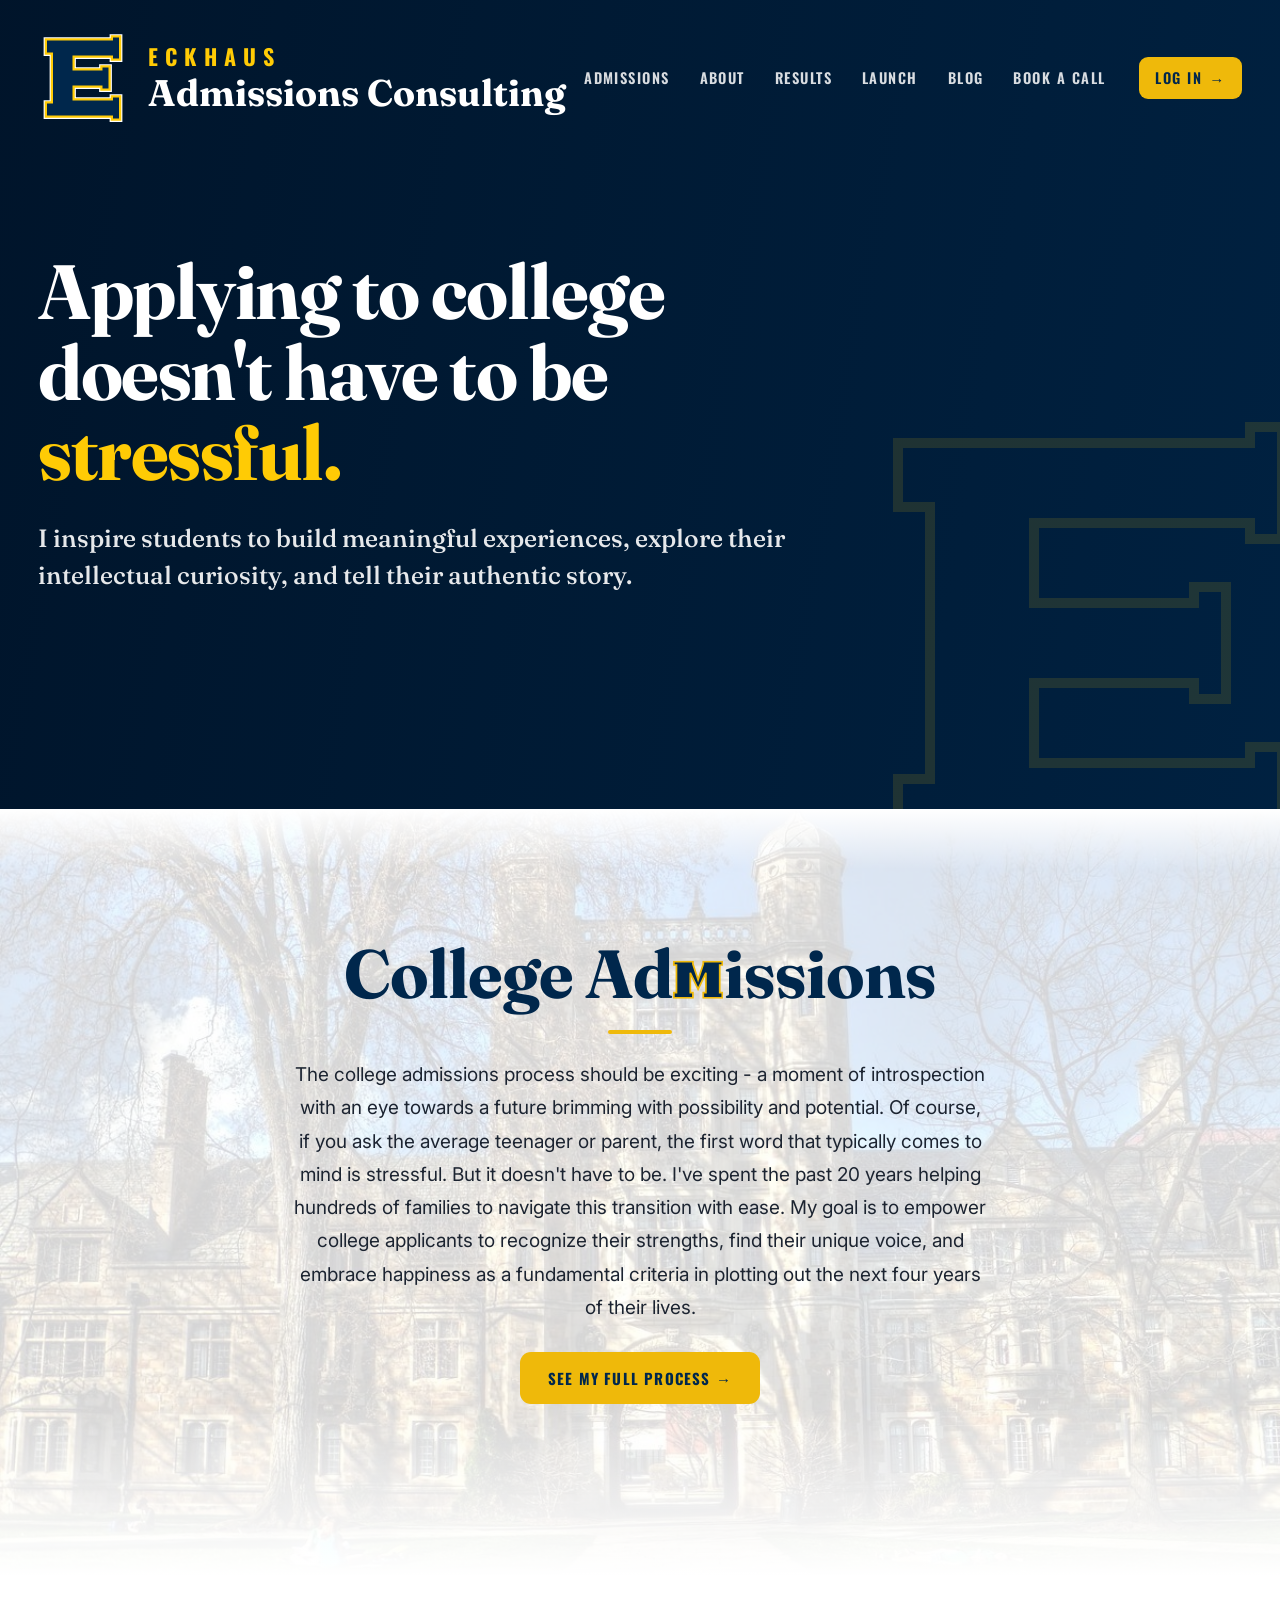
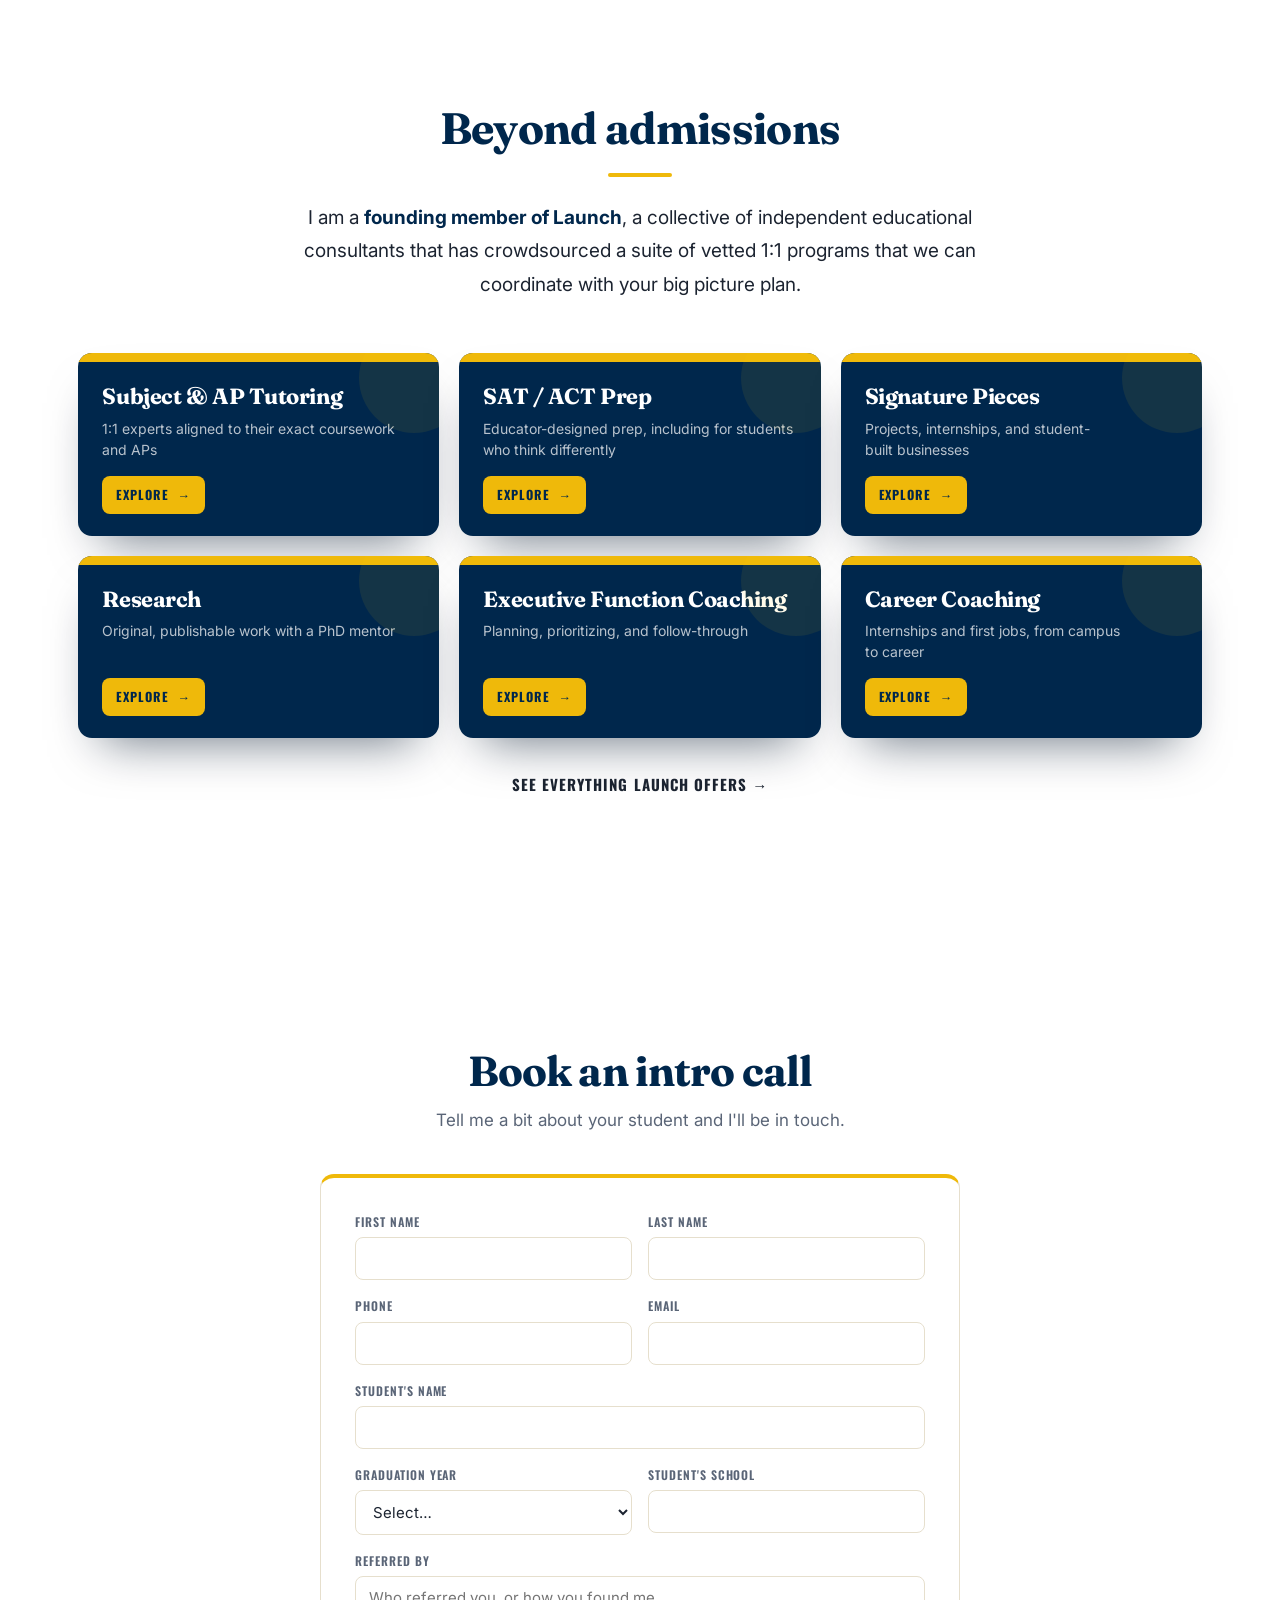
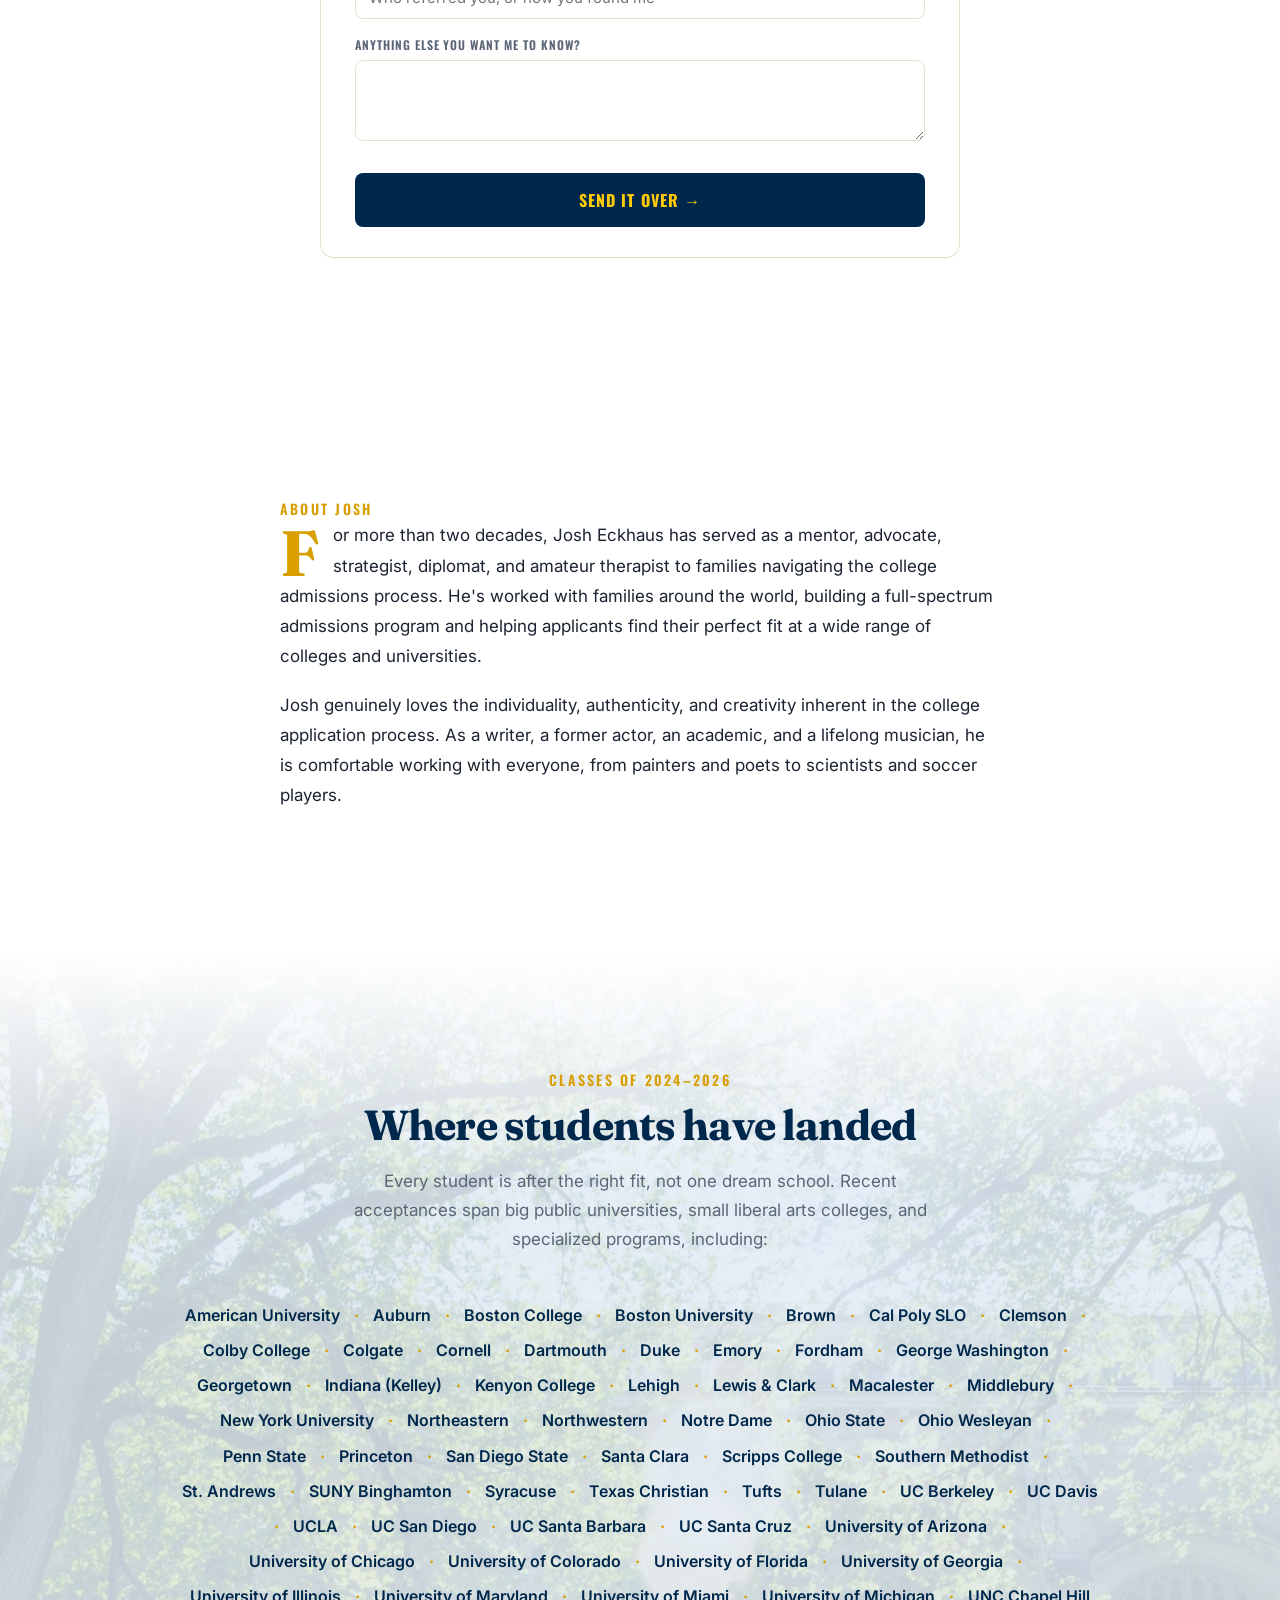
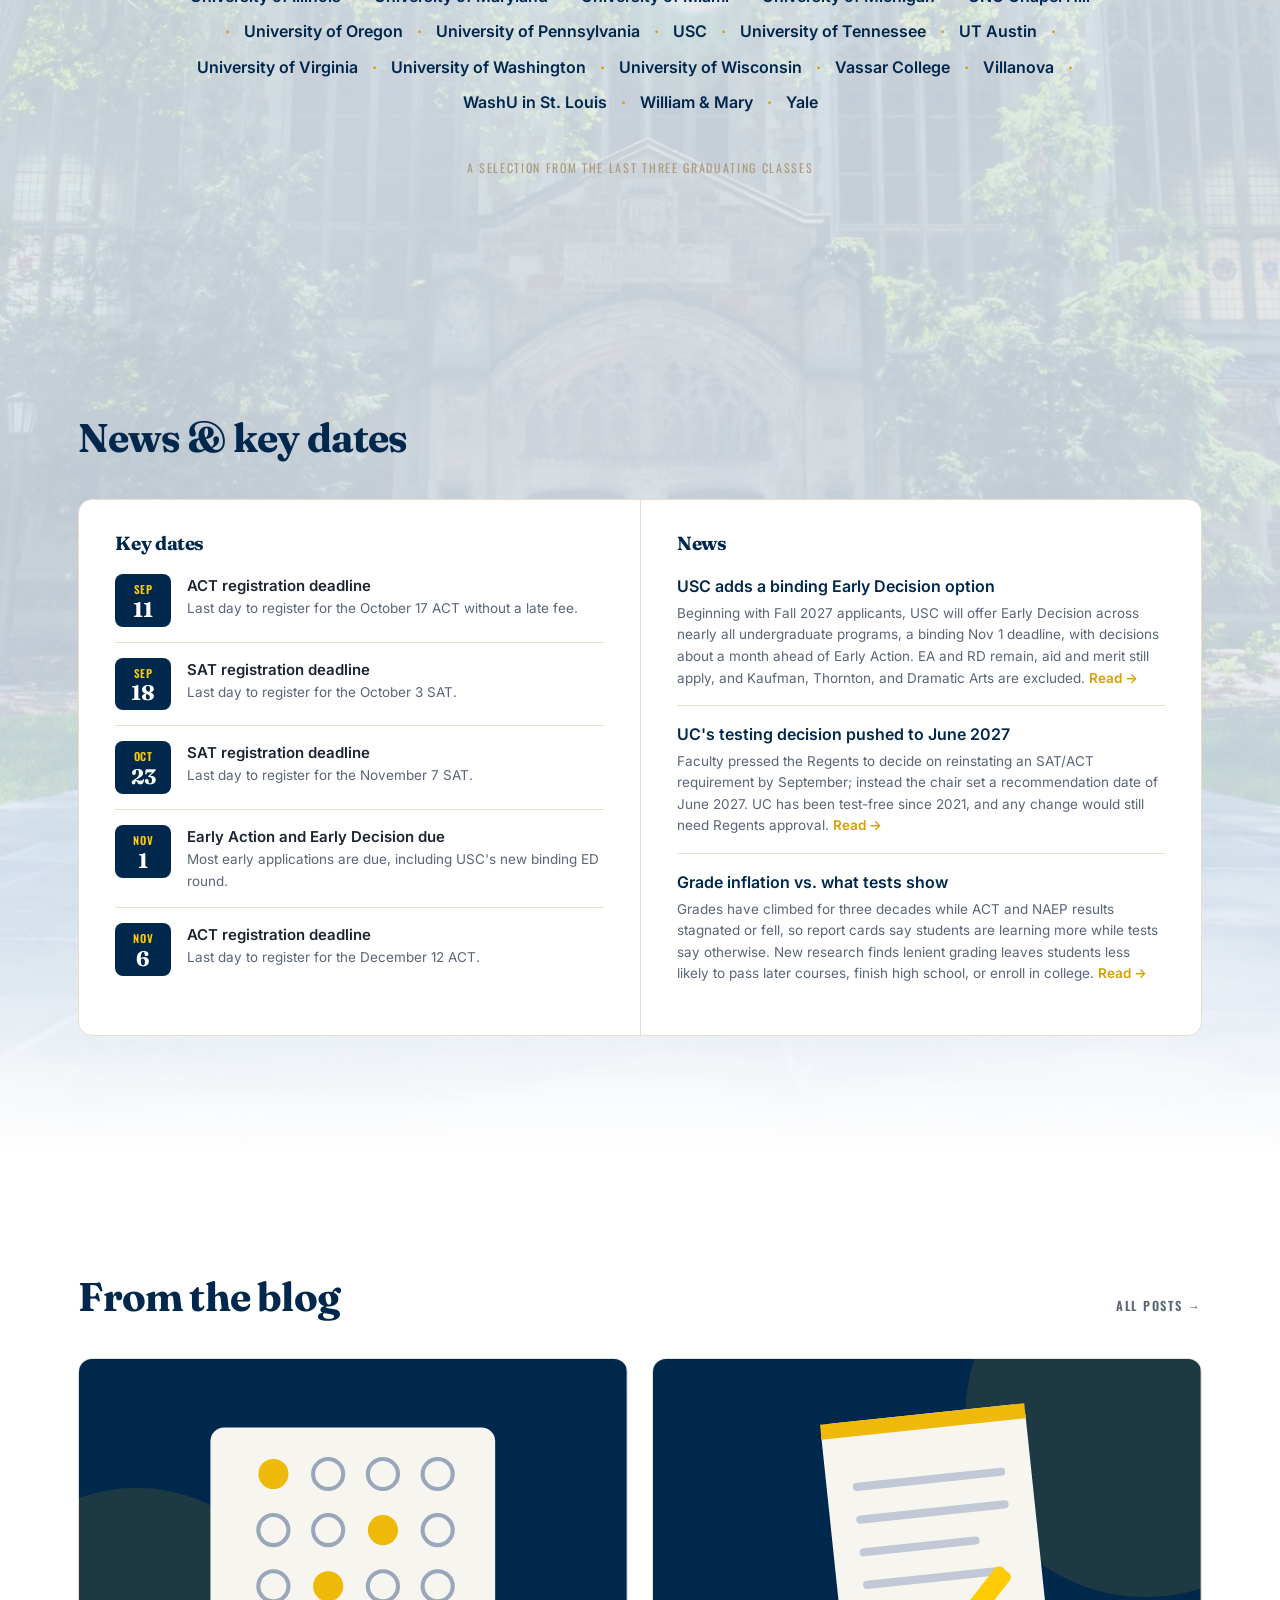
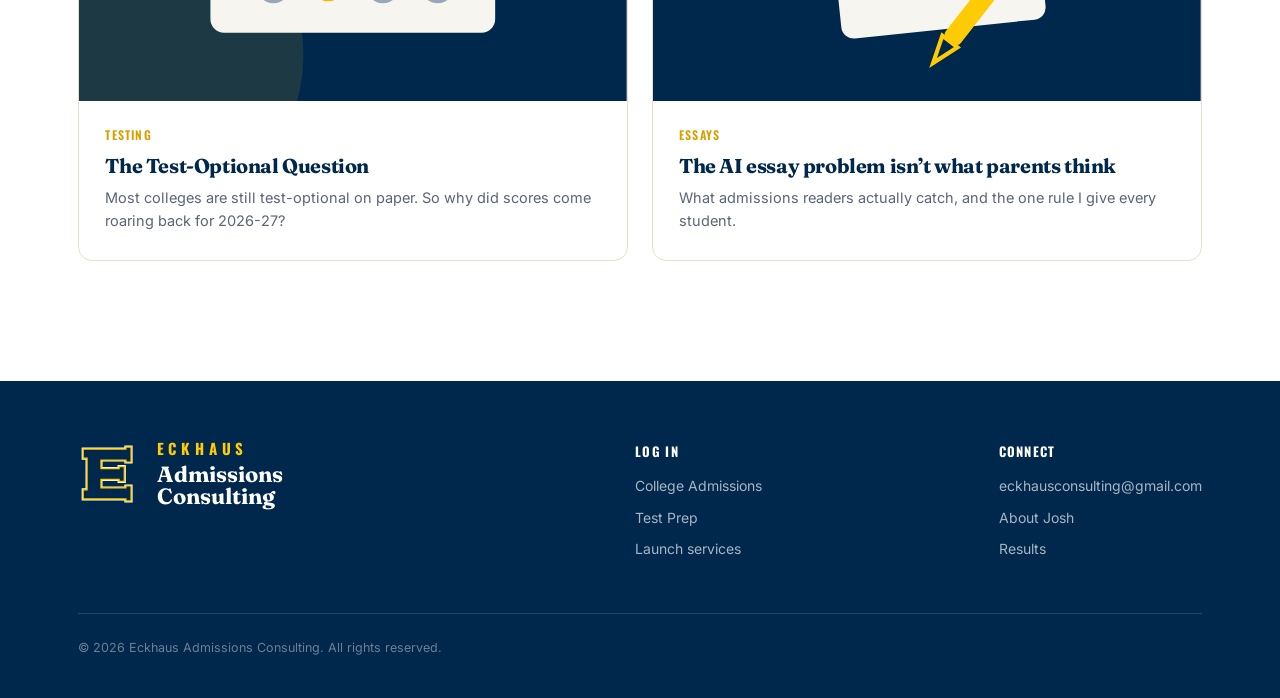
==== index.html @ 26b0ca80 "Blog footers lose the tagline too; About Josh centers as a column (Josh: floating)" ====
<!DOCTYPE html>
<html lang="en">
<head>
<meta charset="UTF-8">
<meta name="viewport" content="width=device-width, initial-scale=1">
<title>Eckhaus Admissions Consulting</title>
<link rel="preconnect" href="https://fonts.googleapis.com">
<link rel="preconnect" href="https://fonts.gstatic.com" crossorigin>
<link href="https://fonts.googleapis.com/css2?family=Fraunces:opsz,wght@9..144,500;9..144,600;9..144,700&family=Inter:wght@400;500;600;700&family=Oswald:wght@500;600;700&display=swap" rel="stylesheet">
<style>
  :root{
    --blue:#00274c; --blue-2:#001a33; --blue-soft:#0b3a6b;
    --maize:#ffcb05; --maize-fill:#efb90a; --maize-2:#f6c633; --maize-deep:#d99e00;
    --ink:#1c2431; --slate:#5a6577; --paper:#fbf8f0; --cream:#f4efe1; --line:#e6dfcd; --white:#fff;
    --serif:'Fraunces',Georgia,serif; --sans:'Inter',system-ui,sans-serif; --varsity:'Oswald',sans-serif;
  }
  *{box-sizing:border-box;margin:0;padding:0}
  html{scroll-behavior:smooth}
  body{font-family:var(--sans);color:var(--ink);background:var(--white);line-height:1.6;-webkit-font-smoothing:antialiased}
  .wrap{max-width:min(1680px,94vw);margin:0 auto;padding:0 40px}
  a{color:inherit;text-decoration:none}
  h1,h2,h3{font-family:var(--serif);font-weight:700;letter-spacing:-.02em;line-height:1.05}

  /* brand lockup */
  .brand{display:flex;align-items:center;gap:20px}
  .brand .lock{display:flex;flex-direction:column;line-height:1}
  .brand .name{font-family:var(--varsity);font-weight:700;font-size:22px;letter-spacing:.32em;color:var(--maize)}
  .brand .svc{font-family:var(--serif);font-weight:700;font-size:37px;color:#fff;margin-top:7px}

  /* HERO */
  .hero{position:relative;overflow:hidden;color:#fff;background-color:var(--blue-2);
    background-image:
      linear-gradient(100deg, rgba(0,20,42,.94) 0%, rgba(0,26,52,.82) 42%, rgba(0,39,76,.55) 100%),
      url('michigan-lawquad.jpg'),
      url('https://commons.wikimedia.org/wiki/Special:FilePath/Law_Quad_Arch_At_Michigan_(180695383).jpeg?width=1800');
    background-size:cover,cover,cover;background-position:center,center 38%,center 38%;background-repeat:no-repeat}
  .hero .wm{position:absolute;right:-50px;bottom:-90px;width:480px;height:auto;z-index:1;opacity:.12;pointer-events:none}
  .heronav{position:relative;z-index:3;display:flex;align-items:center;justify-content:space-between;padding:30px 0}
  .heronav .links{display:flex;align-items:center;gap:30px;flex-wrap:nowrap;white-space:nowrap}
  .heronav .links a{font-family:var(--varsity);text-transform:uppercase;letter-spacing:.1em;font-size:14.5px;font-weight:600;color:rgba(255,255,255,.85);white-space:nowrap;flex-shrink:0}
  .heronav .links a:hover{color:var(--maize)}
  .hero-inner{position:relative;z-index:3;padding:96px 0 214px}
  .hero .pill{display:inline-flex;align-items:center;gap:9px;background:var(--maize-fill);color:var(--blue);font-family:var(--varsity);
    text-transform:uppercase;letter-spacing:.12em;font-size:13px;font-weight:700;padding:8px 16px;border-radius:40px;margin-bottom:26px}
  .hero h1{font-size:clamp(42px,6vw,78px);color:#fff;max-width:17ch}
  .hero h1 .u{color:var(--maize)}
  .hero .sub{font-family:var(--serif);font-weight:500;font-size:clamp(19px,2.1vw,25px);color:rgba(255,255,255,.9);max-width:52ch;margin-top:26px;line-height:1.5}

  /* LOGIN CARDS */
  .entry{position:relative;z-index:5;margin-top:-46px}
  /* Launch section header: this is the first section after the hero now, so it gets real
     weight — an oversized serif wordmark with a short maize rule, and a lead-size intro
     (Josh, 2026-08-28: more aesthetically pleasing and prominent). */
  .launch-head{text-align:center;margin-bottom:52px}
  .launch-head .eyebrow{letter-spacing:.2em}
  .launch-head h2{font-size:clamp(44px,6vw,68px);letter-spacing:-.015em;margin:10px 0 0;line-height:1.02;color:var(--blue)}
  .launch-head h2::after{content:"";display:block;width:64px;height:4px;border-radius:2px;
    background:var(--maize-fill);margin:22px auto 0}
  .launch-head p{max-width:58ch;margin:24px auto 0;font-size:19px;line-height:1.75;color:var(--ink);text-wrap:pretty}
  .launch-head p b{color:var(--blue)}
  /* The Block M experiment (Josh, 2026-08-30): the M in Admissions as a Michigan-style block. */
  .mword{display:inline-block;line-height:0}
  .mword .blockm{height:.56em;width:auto;margin:0 .02em;transform:translateY(.01em)}
  /* The Launch grid plays a supporting role now (Josh, 2026-08-30): headline is Beyond
     admissions, and the six cards run smaller and quieter under the core Admissions section. */
  #launch .launch-head h2{font-size:clamp(30px,3.6vw,44px)}
  #launch .logins{gap:20px}
  #launch .lcard{min-height:0;padding:26px 24px 22px}
  #launch .lcard h3{font-size:22px;min-height:auto}
  #launch .lcard .hint{margin-top:9px;margin-bottom:16px;font-size:14px}
  #launch .lcard .go{font-size:12.5px;padding:9px 14px}
  .logins{display:grid;grid-template-columns:repeat(3,1fr);gap:28px;grid-auto-rows:1fr}
  /* The two portal logins (Launch's own card moved into the Launch section below). */
  /* Client portal log-in lives in the nav now (Josh, 2026-08-28). white-space:nowrap and the
     flex-shrink guard keep it on ONE line: without them the nav squeezed it to "Log / in". */
  .loginbtn{display:inline-flex;align-items:center;gap:7px;white-space:nowrap;flex-shrink:0;
    background:var(--maize-fill);color:var(--blue)!important;font-weight:700;border-radius:9px;
    padding:9px 16px;margin-left:4px}
  .loginbtn:hover{background:var(--maize)}
  .loginbtn .arw{font-size:15px}
  /* Clean log-in boxes: title and the log-in arrow, nothing else (Josh, 2026-08-28). */
  .lcard{position:relative;display:flex;flex-direction:column;min-height:266px;padding:40px 34px 32px;background:var(--blue);
    border-radius:14px;overflow:hidden;box-shadow:0 26px 50px -24px rgba(0,20,42,.6);transition:.2s ease;color:#fff}
  .lcard::before{content:"";position:absolute;top:0;left:0;width:100%;height:9px;background:var(--maize-fill);transition:height .2s ease}
  .lcard::after{content:"";position:absolute;right:-30px;top:-30px;width:110px;height:110px;border-radius:50%;
    background:rgba(255,203,5,.08);transition:.25s ease}
  /* Card titles ran 1 to 3 lines, which pushed every hint and button to a different height
     (Josh, 2026-08-28). Two lines are reserved for all of them and the break is balanced, so
     the hints start level; grid-auto-rows + margin-top:auto then land every button on one line. */
  .lcard h3{margin-top:6px;font-size:29px;color:#fff;letter-spacing:-.02em;line-height:1.08;
    text-wrap:balance;min-height:2.16em;display:flex;align-items:flex-start}
  .lcard .hint{margin-top:14px;margin-bottom:22px;font-size:15px;color:rgba(255,255,255,.72);line-height:1.5;text-wrap:pretty}
  .lcard .go{margin-top:auto;align-self:flex-start;display:inline-flex;align-items:center;gap:9px;background:var(--maize-fill);color:var(--blue);
    font-family:var(--varsity);text-transform:uppercase;letter-spacing:.07em;font-weight:700;font-size:15px;padding:13px 22px;border-radius:8px;transition:.18s}
  .lcard .go .arw{transition:transform .18s}
  .lcard:hover{transform:translateY(-7px);box-shadow:0 40px 66px -26px rgba(0,20,42,.66)}
  .lcard:hover::before{height:15px}
  .lcard:hover::after{transform:scale(1.5)}
  .lcard:hover .go{background:var(--maize-2)}
  .lcard:hover .go .arw{transform:translateX(5px)}

  /* BOOK band */
  .book{display:flex;align-items:center;justify-content:space-between;gap:28px;flex-wrap:wrap;margin-top:32px;
    background:var(--maize-fill);color:var(--blue);border-radius:14px;padding:34px 44px}
  .book h3{font-size:clamp(26px,3.2vw,36px);color:var(--blue)}
  .book .bsub{font-family:var(--sans);font-weight:600;font-size:15px;color:rgba(0,39,76,.72);margin-top:6px}
  .book a{flex-shrink:0;display:inline-flex;align-items:center;gap:10px;background:var(--blue);color:var(--maize);
    font-family:var(--varsity);text-transform:uppercase;letter-spacing:.07em;font-weight:700;font-size:16px;padding:17px 34px;border-radius:8px;transition:.18s}
  .book a:hover{background:var(--blue-2)}

  /* INTAKE FORM */
  /* Launch sits above the intake block now (Josh, 2026-08-28), so it takes the cream slot and
   the booking form goes white. Keeps the cream/white alternation down the page. */
  .intake{background:var(--white)}
  section.pad#launch{background:var(--white)}
  .intake .head{text-align:center;max-width:60ch;margin:0 auto 40px}
  .intake .head h2{color:var(--blue);font-size:clamp(28px,3.6vw,42px);margin:10px 0 14px}
  .intake .head p{color:var(--slate);font-size:17px;line-height:1.6}
  .intake-form{max-width:640px;margin:0 auto;background:var(--white);border:1px solid var(--line);border-top:4px solid var(--maize-fill);border-radius:14px;padding:34px 34px 30px}
  .frow{display:grid;grid-template-columns:1fr 1fr;gap:16px}
  .field{margin-bottom:16px}
  .field label{display:block;font-family:var(--varsity);text-transform:uppercase;letter-spacing:.08em;font-size:12px;font-weight:600;color:var(--slate);margin-bottom:6px}
  .field input,.field select,.field textarea{width:100%;border:1px solid var(--line);border-radius:8px;padding:11px 13px;font-family:var(--sans);font-size:15px;color:var(--ink);background:var(--white);outline:none;transition:border-color .15s}
  .field input:focus,.field select:focus,.field textarea:focus{border-color:var(--blue)}
  .field textarea{resize:vertical}
  .intake-form button{width:100%;margin-top:8px;background:var(--blue);color:var(--maize);font-family:var(--varsity);text-transform:uppercase;letter-spacing:.07em;font-weight:700;font-size:16px;padding:15px;border:none;border-radius:8px;cursor:pointer;transition:.18s}
  .intake-form button:hover{background:var(--blue-2)}
  .intake-form .fnote{text-align:center;font-size:13px;color:var(--slate);margin-top:12px}
  @media(max-width:600px){.frow{grid-template-columns:1fr}}

  section.pad{padding:120px 0}
  .eyebrow{font-family:var(--varsity);text-transform:uppercase;letter-spacing:.16em;font-size:14px;font-weight:600;color:var(--maize-deep)}
  .lead{display:flex;justify-content:space-between;align-items:baseline;gap:18px;flex-wrap:wrap;margin-bottom:40px}
  .lead h2{font-size:clamp(26px,3.4vw,40px);color:var(--blue)}
  .stub{display:inline-block;font-family:var(--varsity);text-transform:uppercase;font-size:12px;letter-spacing:.12em;font-weight:600;color:var(--maize-deep);border:1.5px solid var(--maize-fill);padding:4px 12px;border-radius:20px;margin-left:14px;vertical-align:middle}
  .sublabel{font-family:var(--varsity);text-transform:uppercase;letter-spacing:.14em;font-size:12.5px;font-weight:600;color:var(--slate)}

  /* ABOUT */
  .about{background:var(--white)}
  .about-grid{max-width:72ch;margin:0 auto}  /* photo era: 330px 1fr grid; restore with the portrait */
  .frame{position:relative}
  .frame::after{content:"";position:absolute;inset:16px -16px -16px 16px;border:3px solid var(--maize-fill);border-radius:50%;z-index:0}
  .portrait{position:relative;z-index:1;aspect-ratio:1;border-radius:50%;background:linear-gradient(160deg,#dfe4ec,#c6cddb);border:1px solid var(--line);display:flex;align-items:center;justify-content:center;color:#8a97ad;font-size:13px;font-style:italic;overflow:hidden}
  .portrait img{width:100%;height:100%;object-fit:cover;display:block}
  .about h2{font-size:clamp(30px,3.6vw,44px);color:var(--blue);margin:12px 0 24px;max-width:16ch}
  .about-body p{font-size:17px;color:var(--ink);line-height:1.78;margin-bottom:18px}
  .about-body p:first-of-type::first-letter{font-family:var(--serif);font-size:64px;font-weight:700;color:var(--maize-deep);float:left;line-height:.78;padding:8px 14px 0 0}

  /* ACCEPTANCES */
  .results{background:var(--white);text-align:center}
  .results h2{color:var(--blue);font-size:clamp(28px,3.6vw,42px);margin:12px 0 20px}
  .results .intro{max-width:56ch;margin:0 auto 44px;font-size:17px;line-height:1.7;color:var(--slate)}
  .schools{max-width:920px;margin:0 auto;line-height:2.2;font-size:16px;font-weight:600;color:var(--blue)}
  .schools span{white-space:nowrap}
  .schools .dot{color:var(--maize-deep);margin:0 10px;font-weight:700}
  .results .note{margin-top:38px;font-family:var(--varsity);text-transform:uppercase;letter-spacing:.14em;font-size:12px;color:#a99c80}

  /* NEWS & KEY DATES */
  .newswrap{background:var(--white)}
  /* Texture system from the Launch pages (Josh, 2026-08-29: homepage matches the vibe). */
  .bgtex{position:relative;background-size:cover;background-position:center;background-repeat:no-repeat;
    background-color:var(--white);box-shadow:inset 0 0 0 100vmax rgba(255,255,255,.83)}
  .bgtex.tint{box-shadow:inset 0 0 0 100vmax rgba(226,235,246,.845)}
  .bgtex::before{content:"";position:absolute;inset:0;pointer-events:none;
    background:linear-gradient(180deg,#fff 0,rgba(255,255,255,0) 60px,rgba(255,255,255,0) calc(100% - 170px),#fff 100%)}
  .bgtex>.wrap{position:relative}
  .bigzone::before{background:linear-gradient(180deg,#fff 0,rgba(255,255,255,0) 240px,rgba(255,255,255,0) calc(100% - 240px),#fff 100%)}
  .bigzone>section{position:relative;background:transparent}
  .newsgrid{display:grid;grid-template-columns:1fr 1fr;gap:0;border:1px solid var(--line);border-radius:14px;overflow:hidden;background:var(--white)}
  .panel{padding:34px 36px}
  .panel + .panel{border-left:1px solid var(--line)}
  .panel h3{font-size:19px;color:var(--blue);margin-bottom:20px}
  .drow2{display:flex;gap:16px;align-items:flex-start;padding:15px 0;border-top:1px solid var(--line)}
  .drow2:first-of-type{border-top:none;padding-top:0}
  .dchip{flex-shrink:0;text-align:center;background:var(--blue);color:#fff;padding:7px 11px;min-width:56px;border-radius:8px}
  .dchip .m{font-family:var(--varsity);font-size:11px;font-weight:600;letter-spacing:.08em;color:var(--maize)}
  .dchip .d{font-family:var(--serif);font-size:21px;font-weight:700;line-height:1}
  .drow2 .t{font-size:15px;color:var(--ink);font-weight:600}
  .drow2 .s{font-size:13.5px;color:var(--slate)}
  .nrow{padding:16px 0;border-top:1px solid var(--line)}
  .nrow:first-of-type{border-top:none;padding-top:0}
  .nrow .t{font-size:16px;color:var(--blue);font-weight:600}
  .nrow .s{font-size:13.5px;color:var(--slate);margin-top:3px}
  a.nrow{display:block;text-decoration:none}
  a.nrow:hover .t{color:var(--maize-deep)}
  .nrow .more{color:var(--maize-deep);font-weight:600;white-space:nowrap}

  /* BLOG */
  .posts{display:grid;grid-template-columns:repeat(auto-fit,minmax(260px,1fr));gap:24px}
  .post{border:1px solid var(--line);border-radius:14px;overflow:hidden;background:var(--white);transition:.18s}
  .post:hover{transform:translateY(-4px);box-shadow:0 22px 44px -22px rgba(0,20,42,.28)}
  .post .img{aspect-ratio:16/10;background:linear-gradient(150deg,#dfe4ec,#c8cfdb)}
  .post .body{padding:24px 26px 28px}
  .post .cat{font-family:var(--varsity);text-transform:uppercase;font-size:12px;font-weight:600;letter-spacing:.1em;color:var(--maize-deep);margin-bottom:10px}
  .post h3{font-size:20px;color:var(--blue);line-height:1.2;margin-bottom:9px}
  .post p{font-size:14.5px;color:var(--slate);line-height:1.55}

  /* FOOTER */
  footer{background:var(--blue);color:rgba(255,255,255,.66);padding:60px 0 40px;font-size:14px}
  .foot{display:flex;justify-content:space-between;gap:36px;flex-wrap:wrap;align-items:flex-start}
  .foot a{color:rgba(255,255,255,.66)}.foot a:hover{color:var(--maize)}
  .foot .brand .svc{font-size:22px}.foot .brand .name{font-size:15px}
  .foot .col b{display:block;color:#fff;font-family:var(--varsity);text-transform:uppercase;letter-spacing:.1em;margin-bottom:13px;font-size:13px}
  .foot .col a{display:block;margin-bottom:9px}
  .fine{margin-top:44px;padding-top:24px;border-top:1px solid rgba(255,255,255,.14);font-size:12.5px;color:rgba(255,255,255,.42)}

  @media(max-width:860px){.logins{grid-template-columns:1fr}.entry{margin-top:-56px}.hero .wm{width:300px}}
  @media(max-width:760px){.about-grid,.newsgrid{grid-template-columns:1fr}.panel + .panel{border-left:none;border-top:1px solid var(--line)}.frame{max-width:280px}/* Mobile hides the nav links, but the log-in button has to survive: it is now the only
     way into the client portal from this page. */
    .heronav .links{display:flex;gap:0;justify-content:flex-end}
    .heronav .links a:not(.loginbtn){display:none}
    .loginbtn{margin-left:0}.book{flex-direction:column;align-items:flex-start}.brand .svc{font-size:24px}.brand .name{font-size:15px}}
</style>
</head>
<body>

<section class="hero">
  <svg class="wm" viewBox="-4 -4 120 128" xmlns="http://www.w3.org/2000/svg"><path d="M8 10 H96 V6 H104 V34 H96 V30 H42 V50 H82 V46 H90 V74 H82 V70 H42 V90 H96 V86 H104 V114 H96 V110 H8 V94 H16 V26 H8 Z" fill="none" stroke="#ffcb05" stroke-width="2.5" stroke-linejoin="miter"/></svg>
  <div class="wrap heronav">
    <a href="#" class="brand">
      <svg width="90" height="96" viewBox="-4 -4 120 128" xmlns="http://www.w3.org/2000/svg" aria-label="Eckhaus">
        <path d="M8 10 H96 V6 H104 V34 H96 V30 H42 V50 H82 V46 H90 V74 H82 V70 H42 V90 H96 V86 H104 V114 H96 V110 H8 V94 H16 V26 H8 Z" fill="none" stroke="#ffffff" stroke-width="9" stroke-linejoin="miter"/>
        <path d="M8 10 H96 V6 H104 V34 H96 V30 H42 V50 H82 V46 H90 V74 H82 V70 H42 V90 H96 V86 H104 V114 H96 V110 H8 V94 H16 V26 H8 Z" fill="none" stroke="#ffcb05" stroke-width="6" stroke-linejoin="miter"/>
        <path d="M8 10 H96 V6 H104 V34 H96 V30 H42 V50 H82 V46 H90 V74 H82 V70 H42 V90 H96 V86 H104 V114 H96 V110 H8 V94 H16 V26 H8 Z" fill="#00274c" stroke-linejoin="miter"/>
      </svg>
      <span class="lock"><span class="name">ECKHAUS</span><span class="svc">Admissions Consulting</span></span>
    </a>
    <div class="links"><a href="/college-admissions.html">Admissions</a><a href="#about">About</a><a href="#results">Results</a><a href="/launch/">Launch</a><a href="/blog/">Blog</a><a href="#book">Book a call</a><a class="loginbtn" href="https://my.eckhausconsulting.com/">Log in <span class="arw">&#8594;</span></a></div>
  </div>
  <div class="wrap hero-inner">
    <h1>Applying to college doesn't have to be <span class="u">stressful.</span></h1>
    <p class="sub">I inspire students to build meaningful experiences, explore their intellectual curiosity, and tell their authentic story.</p>
  </div>
</section>


<section class="pad bgtex" id="admissions" style="background-image:url('launch/img/michigan-tower.jpg')"><div class="wrap">
  <div class="launch-head">
    <h2>College Ad<span class="mword"><svg class="blockm" viewBox="2 6 116 88" aria-hidden="true"><polygon points="4,8 48,8 48,14 60,50 72,14 72,8 116,8 116,16 110,16 110,80 116,80 116,92 72,92 72,80 78,80 78,34 60,72 42,34 42,80 48,80 48,92 4,92 4,80 10,80 10,16 4,16" fill="var(--blue)" stroke="var(--maize-fill)" stroke-width="4" stroke-linejoin="miter"/></svg></span>issions</h2>
    <p>The college admissions process should be exciting - a moment of introspection with an eye towards a future brimming with possibility and potential. Of course, if you ask the average teenager or parent, the first word that typically comes to mind is stressful. But it doesn't have to be. I've spent the past 20 years helping hundreds of families to navigate this transition with ease. My goal is to empower college applicants to recognize their strengths, find their unique voice, and embrace happiness as a fundamental criteria in plotting out the next four years of their lives.</p>
    <div style="text-align:center;margin-top:28px">
      <a href="/college-admissions.html" style="display:inline-block;background:var(--maize-fill);color:var(--blue);font-family:var(--varsity);text-transform:uppercase;letter-spacing:.08em;font-weight:700;font-size:15px;padding:14px 28px;border-radius:11px">See my full process &#8594;</a>
    </div>
  </div>
</div></section>

<section class="pad" id="launch"><div class="wrap">
  <div class="launch-head">
    <h2>Beyond admissions</h2>
    <p>I am a <b>founding member of Launch</b>, a collective of independent educational consultants that has crowdsourced a suite of vetted 1:1 programs that we can coordinate with your big picture plan.</p>
  </div>
  <div class="logins">
    <a href="/launch/launch-subject-tutoring.html" class="lcard"><h3>Subject &amp; AP Tutoring</h3><div class="hint">1:1 experts aligned to their exact coursework and APs</div><div class="go">Explore <span class="arw">→</span></div></a>
    <a href="/launch/launch-test-prep.html" class="lcard"><h3>SAT / ACT Prep</h3><div class="hint">Educator-designed prep, including for students who think differently</div><div class="go">Explore <span class="arw">→</span></div></a>
    <a href="/launch/launch-signature-pieces.html" class="lcard"><h3>Signature Pieces</h3><div class="hint">Projects, internships, and student-built businesses</div><div class="go">Explore <span class="arw">→</span></div></a>
    <a href="/launch/launch-research.html" class="lcard"><h3>Research</h3><div class="hint">Original, publishable work with a PhD mentor</div><div class="go">Explore <span class="arw">→</span></div></a>
    <a href="/launch/launch-executive-function.html" class="lcard"><h3>Executive Function Coaching</h3><div class="hint">Planning, prioritizing, and follow-through</div><div class="go">Explore <span class="arw">→</span></div></a>
    <a href="/launch/launch-career.html" class="lcard"><h3>Career Coaching</h3><div class="hint">Internships and first jobs, from campus to career</div><div class="go">Explore <span class="arw">→</span></div></a>
  </div>
  <div style="text-align:center;margin-top:34px"><a href="/launch/" style="font-family:var(--varsity);text-transform:uppercase;letter-spacing:.07em;font-weight:700;font-size:15px">See everything Launch offers →</a></div>
</div></section>

<section class="pad intake" id="book"><div class="wrap">
  <div class="head">
    <h2>Book an intro call</h2>
    <p>Tell me a bit about your student and I'll be in touch.</p>
  </div>
  <form id="intakeForm" class="intake-form" action="https://formspree.io/f/mzdnblpv" method="POST">
    <input type="hidden" name="_subject" value="New intake: Eckhaus Admissions Consulting">
    <div class="frow">
      <div class="field"><label>First name</label><input name="First name" required></div>
      <div class="field"><label>Last name</label><input name="Last name" required></div>
    </div>
    <div class="frow">
      <div class="field"><label>Phone</label><input type="tel" name="Phone" required></div>
      <div class="field"><label>Email</label><input type="email" name="email" required></div>
    </div>
    <div class="field"><label>Student's name</label><input name="Student's name" required></div>
    <div class="frow">
      <div class="field"><label>Graduation year</label>
        <select name="Graduation year">
          <option value="">Select…</option>
          <option>2026</option><option>2027</option><option>2028</option>
          <option>2029</option><option>2030</option><option>2031</option>
          <option>Not sure yet</option>
        </select>
      </div>
      <div class="field"><label>Student's school</label><input name="Student's school"></div>
    </div>
    <div class="field"><label>Referred by</label><input name="Referred by" placeholder="Who referred you, or how you found me"></div>
    <div class="field"><label>Anything else you want me to know?</label><textarea name="Anything else" rows="3"></textarea></div>
    <button type="submit">Send it over →</button>
  </form>
</div></section>


<section class="pad about" id="about"><div class="wrap">
  <div class="about-grid">
    <!-- About photo removed for now (Josh, 2026-08-31) -->
    <div>
      <div class="eyebrow">About Josh</div>
      <div class="about-body">
        <p>For more than two decades, Josh Eckhaus has served as a mentor, advocate, strategist, diplomat, and amateur therapist to families navigating the college admissions process. He's worked with families around the world, building a full-spectrum admissions program and helping applicants find their perfect fit at a wide range of colleges and universities.</p>
        <p>Josh genuinely loves the individuality, authenticity, and creativity inherent in the college application process. As a writer, a former actor, an academic, and a lifelong musician, he is comfortable working with everyone, from painters and poets to scientists and soccer players.</p>
      </div>
    </div>
  </div>
</div></section>

<div class="bgtex tint bigzone" style="background-image:url('launch/img/michigan-quad.jpg')">
<section class="pad results" id="results"><div class="wrap">
  <div class="eyebrow" style="text-align:center">Classes of 2024–2026</div>
  <h2>Where students have landed</h2>
  <p class="intro">Every student is after the right fit, not one dream school. Recent acceptances span big public universities, small liberal arts colleges, and specialized programs, including:</p>
  <div class="schools">
    <span>American University</span> <b class="dot">·</b> <span>Auburn</span> <b class="dot">·</b> <span>Boston College</span> <b class="dot">·</b> <span>Boston University</span> <b class="dot">·</b> <span>Brown</span> <b class="dot">·</b> <span>Cal Poly SLO</span> <b class="dot">·</b> <span>Clemson</span> <b class="dot">·</b> <span>Colby College</span> <b class="dot">·</b> <span>Colgate</span> <b class="dot">·</b> <span>Cornell</span> <b class="dot">·</b> <span>Dartmouth</span> <b class="dot">·</b> <span>Duke</span> <b class="dot">·</b> <span>Emory</span> <b class="dot">·</b> <span>Fordham</span> <b class="dot">·</b> <span>George Washington</span> <b class="dot">·</b> <span>Georgetown</span> <b class="dot">·</b> <span>Indiana (Kelley)</span> <b class="dot">·</b> <span>Kenyon College</span> <b class="dot">·</b> <span>Lehigh</span> <b class="dot">·</b> <span>Lewis &amp; Clark</span> <b class="dot">·</b> <span>Macalester</span> <b class="dot">·</b> <span>Middlebury</span> <b class="dot">·</b> <span>New York University</span> <b class="dot">·</b> <span>Northeastern</span> <b class="dot">·</b> <span>Northwestern</span> <b class="dot">·</b> <span>Notre Dame</span> <b class="dot">·</b> <span>Ohio State</span> <b class="dot">·</b> <span>Ohio Wesleyan</span> <b class="dot">·</b> <span>Penn State</span> <b class="dot">·</b> <span>Princeton</span> <b class="dot">·</b> <span>San Diego State</span> <b class="dot">·</b> <span>Santa Clara</span> <b class="dot">·</b> <span>Scripps College</span> <b class="dot">·</b> <span>Southern Methodist</span> <b class="dot">·</b> <span>St. Andrews</span> <b class="dot">·</b> <span>SUNY Binghamton</span> <b class="dot">·</b> <span>Syracuse</span> <b class="dot">·</b> <span>Texas Christian</span> <b class="dot">·</b> <span>Tufts</span> <b class="dot">·</b> <span>Tulane</span> <b class="dot">·</b> <span>UC Berkeley</span> <b class="dot">·</b> <span>UC Davis</span> <b class="dot">·</b> <span>UCLA</span> <b class="dot">·</b> <span>UC San Diego</span> <b class="dot">·</b> <span>UC Santa Barbara</span> <b class="dot">·</b> <span>UC Santa Cruz</span> <b class="dot">·</b> <span>University of Arizona</span> <b class="dot">·</b> <span>University of Chicago</span> <b class="dot">·</b> <span>University of Colorado</span> <b class="dot">·</b> <span>University of Florida</span> <b class="dot">·</b> <span>University of Georgia</span> <b class="dot">·</b> <span>University of Illinois</span> <b class="dot">·</b> <span>University of Maryland</span> <b class="dot">·</b> <span>University of Miami</span> <b class="dot">·</b> <span>University of Michigan</span> <b class="dot">·</b> <span>UNC Chapel Hill</span> <b class="dot">·</b> <span>University of Oregon</span> <b class="dot">·</b> <span>University of Pennsylvania</span> <b class="dot">·</b> <span>USC</span> <b class="dot">·</b> <span>University of Tennessee</span> <b class="dot">·</b> <span>UT Austin</span> <b class="dot">·</b> <span>University of Virginia</span> <b class="dot">·</b> <span>University of Washington</span> <b class="dot">·</b> <span>University of Wisconsin</span> <b class="dot">·</b> <span>Vassar College</span> <b class="dot">·</b> <span>Villanova</span> <b class="dot">·</b> <span>WashU in St. Louis</span> <b class="dot">·</b> <span>William &amp; Mary</span> <b class="dot">·</b> <span>Yale</span>
  </div>
  <div class="note">A selection from the last three graduating classes</div>
</div></section>


<section class="pad newswrap" id="news"><div class="wrap">
  <div class="lead"><h2>News &amp; key dates</h2></div>
  <div class="newsgrid">
    <div class="panel">
      <h3>Key dates</h3>
      <div class="drow2"><div class="dchip"><div class="m">SEP</div><div class="d">11</div></div><div><div class="t">ACT registration deadline</div><div class="s">Last day to register for the October 17 ACT without a late fee.</div></div></div>
      <div class="drow2"><div class="dchip"><div class="m">SEP</div><div class="d">18</div></div><div><div class="t">SAT registration deadline</div><div class="s">Last day to register for the October 3 SAT.</div></div></div>
      <div class="drow2"><div class="dchip"><div class="m">OCT</div><div class="d">23</div></div><div><div class="t">SAT registration deadline</div><div class="s">Last day to register for the November 7 SAT.</div></div></div>
      <div class="drow2"><div class="dchip"><div class="m">NOV</div><div class="d">1</div></div><div><div class="t">Early Action and Early Decision due</div><div class="s">Most early applications are due, including USC's new binding ED round.</div></div></div>
      <div class="drow2"><div class="dchip"><div class="m">NOV</div><div class="d">6</div></div><div><div class="t">ACT registration deadline</div><div class="s">Last day to register for the December 12 ACT.</div></div></div>
    </div>
    <div class="panel">
      <h3>News</h3>
      <a class="nrow" href="https://www.provost.usc.edu/early-decision-admissions-fall-2027-applicants/" target="_blank" rel="noopener">
        <div class="t">USC adds a binding Early Decision option</div>
        <div class="s">Beginning with Fall 2027 applicants, USC will offer Early Decision across nearly all undergraduate programs, a binding Nov 1 deadline, with decisions about a month ahead of Early Action. EA and RD remain, aid and merit still apply, and Kaufman, Thornton, and Dramatic Arts are excluded. <span class="more">Read →</span></div>
      </a>
      <a class="nrow" href="https://sfstandard.com/2026/07/16/uc-sat-standardized-testing-regents/" target="_blank" rel="noopener">
        <div class="t">UC's testing decision pushed to June 2027</div>
        <div class="s">Faculty pressed the Regents to decide on reinstating an SAT/ACT requirement by September; instead the chair set a recommendation date of June 2027. UC has been test-free since 2021, and any change would still need Regents approval. <span class="more">Read →</span></div>
      </a>
      <a class="nrow" href="https://hechingerreport.org/proof-points-grade-inflation-lower-pay/" target="_blank" rel="noopener">
        <div class="t">Grade inflation vs. what tests show</div>
        <div class="s">Grades have climbed for three decades while ACT and NAEP results stagnated or fell, so report cards say students are learning more while tests say otherwise. New research finds lenient grading leaves students less likely to pass later courses, finish high school, or enroll in college. <span class="more">Read →</span></div>
      </a>
    </div>
  </div>
</div></section>
</div>

<section class="pad"><div class="wrap">
  <div class="lead"><h2>From the blog</h2><a class="sublabel" href="/blog/">All posts →</a></div>
  <div class="posts">
    <a href="/blog/the-test-optional-question/" class="post"><div class="img"><svg viewBox="0 0 400 250" preserveAspectRatio="xMidYMid slice" style="width:100%;height:100%;display:block" role="img" aria-label="Testing"><rect width="400" height="250" fill="#00274c"/><circle cx="42" cy="216" r="122" fill="#efb90a" opacity=".12"/><g transform="translate(96,50)"><rect width="208" height="150" rx="10" fill="#f7f5ef"/><circle cx="46" cy="34" r="11" fill="#efb90a"/><circle cx="86" cy="34" r="11" fill="none" stroke="#9aa7ba" stroke-width="3"/><circle cx="126" cy="34" r="11" fill="none" stroke="#9aa7ba" stroke-width="3"/><circle cx="166" cy="34" r="11" fill="none" stroke="#9aa7ba" stroke-width="3"/><circle cx="46" cy="75" r="11" fill="none" stroke="#9aa7ba" stroke-width="3"/><circle cx="86" cy="75" r="11" fill="none" stroke="#9aa7ba" stroke-width="3"/><circle cx="126" cy="75" r="11" fill="#efb90a"/><circle cx="166" cy="75" r="11" fill="none" stroke="#9aa7ba" stroke-width="3"/><circle cx="46" cy="116" r="11" fill="none" stroke="#9aa7ba" stroke-width="3"/><circle cx="86" cy="116" r="11" fill="#efb90a"/><circle cx="126" cy="116" r="11" fill="none" stroke="#9aa7ba" stroke-width="3"/><circle cx="166" cy="116" r="11" fill="none" stroke="#9aa7ba" stroke-width="3"/></g></svg></div><div class="body"><div class="cat">Testing</div><h3>The Test-Optional Question</h3><p>Most colleges are still test-optional on paper. So why did scores come roaring back for 2026-27?</p></div></a>
    <a href="/blog/the-ai-essay-problem/" class="post"><div class="img"><svg viewBox="0 0 400 250" preserveAspectRatio="xMidYMid slice" style="width:100%;height:100%;display:block" role="img" aria-label="Essays"><rect width="400" height="250" fill="#00274c"/><circle cx="360" cy="42" r="132" fill="#efb90a" opacity=".12"/><g transform="translate(122,48) rotate(-6)"><rect width="150" height="158" rx="9" fill="#f7f5ef"/><rect width="150" height="11" fill="#efb90a"/><g stroke="#c1c9d6" stroke-width="6" stroke-linecap="round"><line x1="22" y1="48" x2="128" y2="48"/><line x1="22" y1="72" x2="128" y2="72"/><line x1="22" y1="96" x2="104" y2="96"/><line x1="22" y1="120" x2="120" y2="120"/></g></g><g transform="translate(252,150) rotate(38)"><rect width="14" height="66" rx="4" fill="#ffcb05"/><polygon points="0,66 14,66 7,86" fill="#00274c" stroke="#ffcb05" stroke-width="3"/></g></svg></div><div class="body"><div class="cat">Essays</div><h3>The AI essay problem isn’t what parents think</h3><p>What admissions readers actually catch, and the one rule I give every student.</p></div></a>
  </div>
</div></section>

<footer><div class="wrap">
  <div class="foot">
    <div class="col" style="max-width:320px">
      <a href="/" aria-label="Eckhaus Consulting home" style="text-decoration:none;color:inherit"><div class="brand">
        <svg width="60" height="64" viewBox="-4 -4 120 128" xmlns="http://www.w3.org/2000/svg" aria-label="Eckhaus">
          <path d="M8 10 H96 V6 H104 V34 H96 V30 H42 V50 H82 V46 H90 V74 H82 V70 H42 V90 H96 V86 H104 V114 H96 V110 H8 V94 H16 V26 H8 Z" fill="none" stroke="#ffffff" stroke-width="9" stroke-linejoin="miter"/>
          <path d="M8 10 H96 V6 H104 V34 H96 V30 H42 V50 H82 V46 H90 V74 H82 V70 H42 V90 H96 V86 H104 V114 H96 V110 H8 V94 H16 V26 H8 Z" fill="none" stroke="#ffcb05" stroke-width="6" stroke-linejoin="miter"/>
          <path d="M8 10 H96 V6 H104 V34 H96 V30 H42 V50 H82 V46 H90 V74 H82 V70 H42 V90 H96 V86 H104 V114 H96 V110 H8 V94 H16 V26 H8 Z" fill="#00274c" stroke-linejoin="miter"/>
        </svg>
        <span class="lock"><span class="name">ECKHAUS</span><span class="svc">Admissions Consulting</span></span>
      </div></a>
    </div>
    <div class="col"><b>Log in</b><a href="https://my.eckhausconsulting.com/">College Admissions</a><a href="https://my.eckhausconsulting.com/">Test Prep</a><a href="/launch/">Launch services</a></div>
    <div class="col"><b>Connect</b><a href="mailto:eckhausconsulting@gmail.com">eckhausconsulting@gmail.com</a><a href="#about">About Josh</a><a href="#results">Results</a></div>
  </div>
  <div class="fine">© 2026 Eckhaus Admissions Consulting. All rights reserved.</div>
</div></footer>

<script>
  (function () {
    var form = document.getElementById('intakeForm');
    if (!form) return;
    form.addEventListener('submit', async function (e) {
      e.preventDefault();
      var btn = form.querySelector('button[type="submit"]');
      var label = btn ? btn.textContent : '';
      if (btn) { btn.disabled = true; btn.textContent = 'Sending…'; }
      try {
        var res = await fetch(form.action, {
          method: 'POST',
          body: new FormData(form),
          headers: { 'Accept': 'application/json' }
        });
        if (res.ok) { form.innerHTML = "<p style=\"text-align:center;font-size:16.5px;line-height:1.6;margin:0\">Got it, thank you. I read every inquiry myself and I'll reach out to set up a call.</p>"; return; }
        throw new Error('Submission failed');
      } catch (err) {
        if (btn) { btn.disabled = false; btn.textContent = label; }
        alert('Sorry, something went wrong sending your info. Please email eckhausconsulting@gmail.com or try again.');
      }
    });
  })();
</script>

</body>
</html>
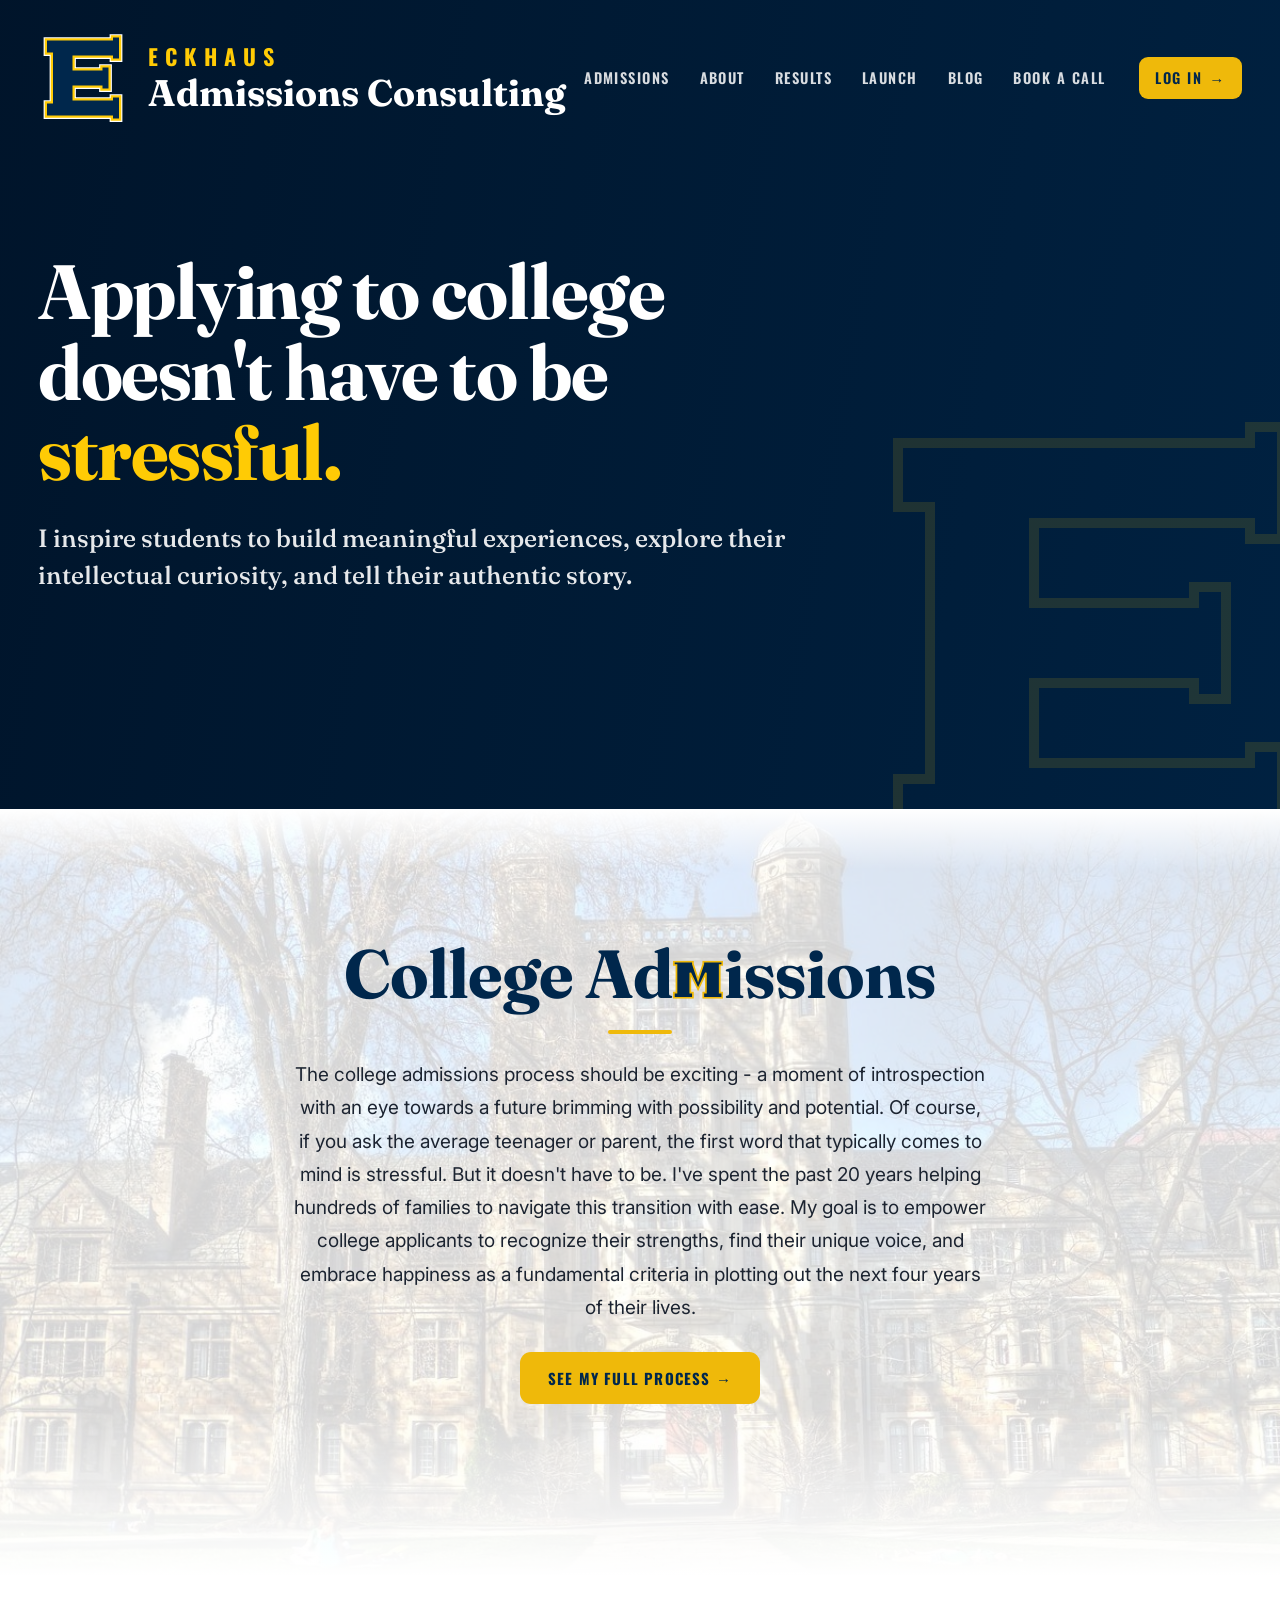
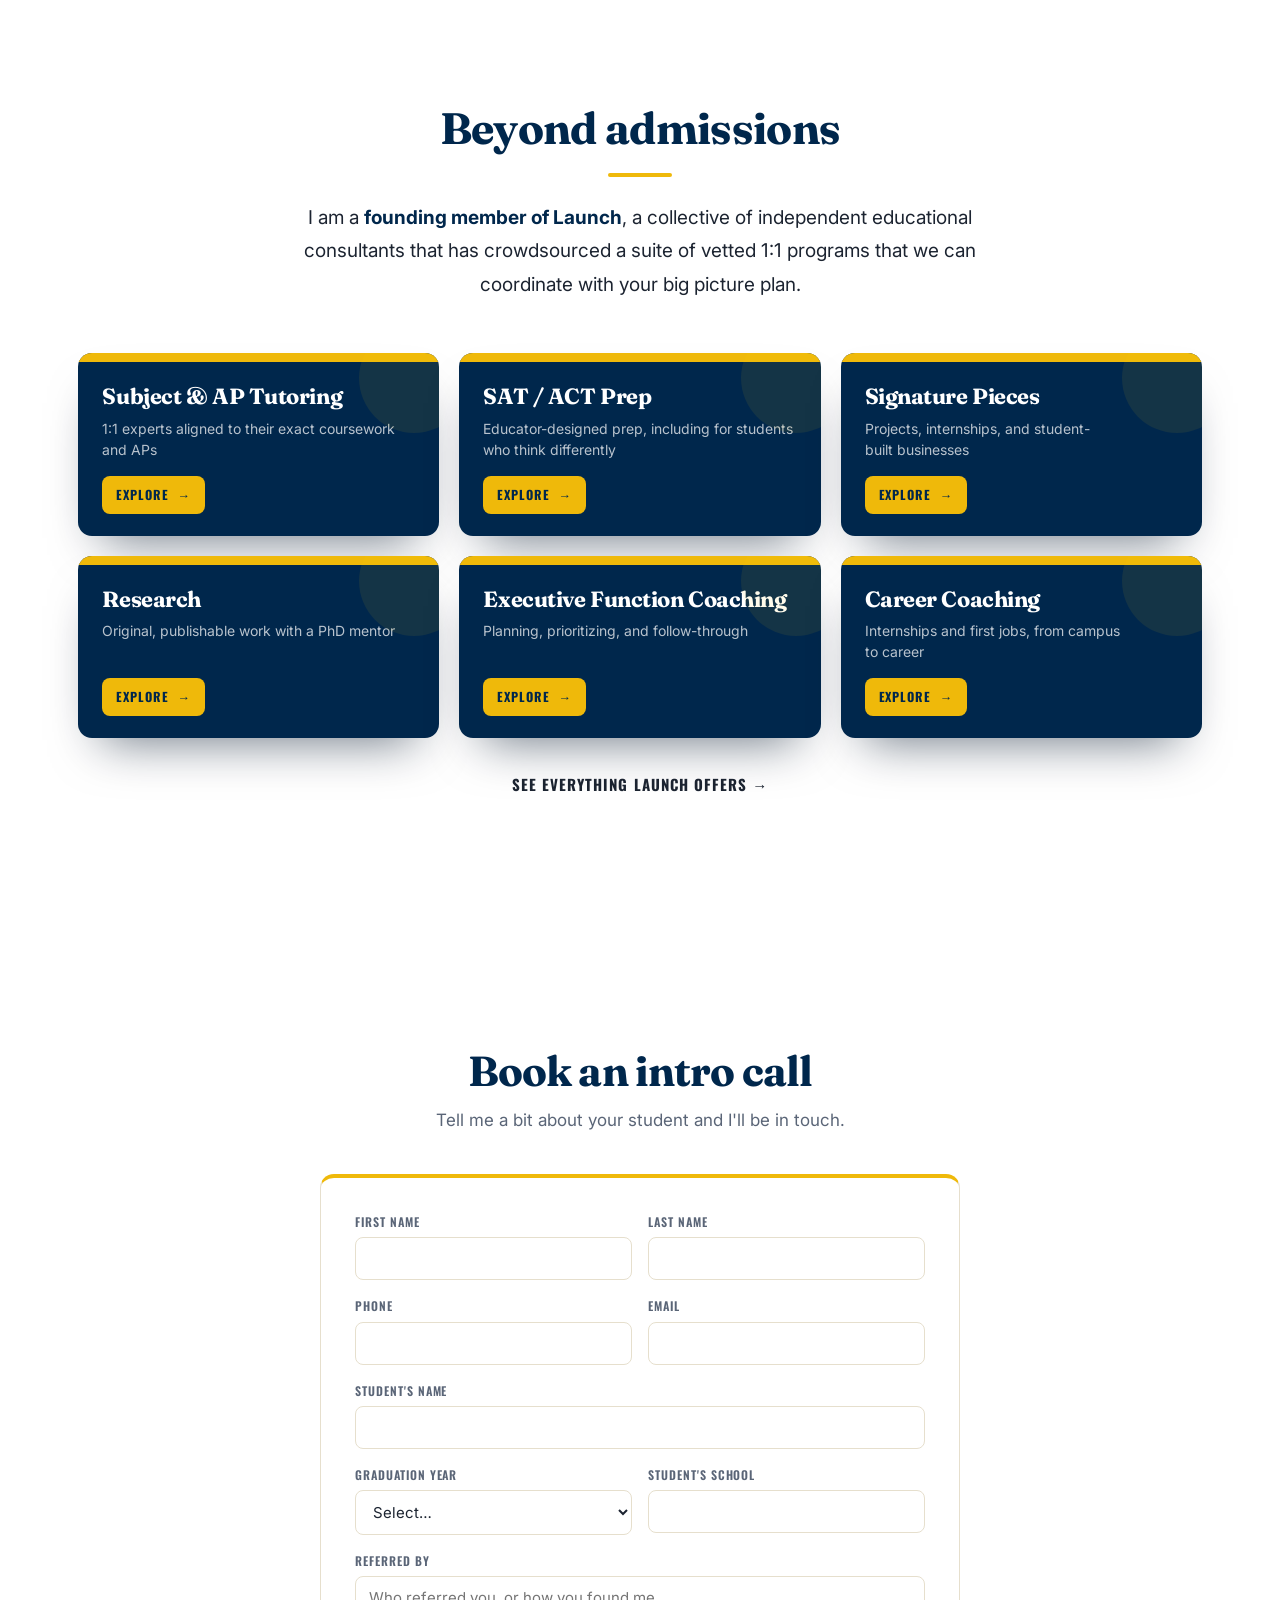
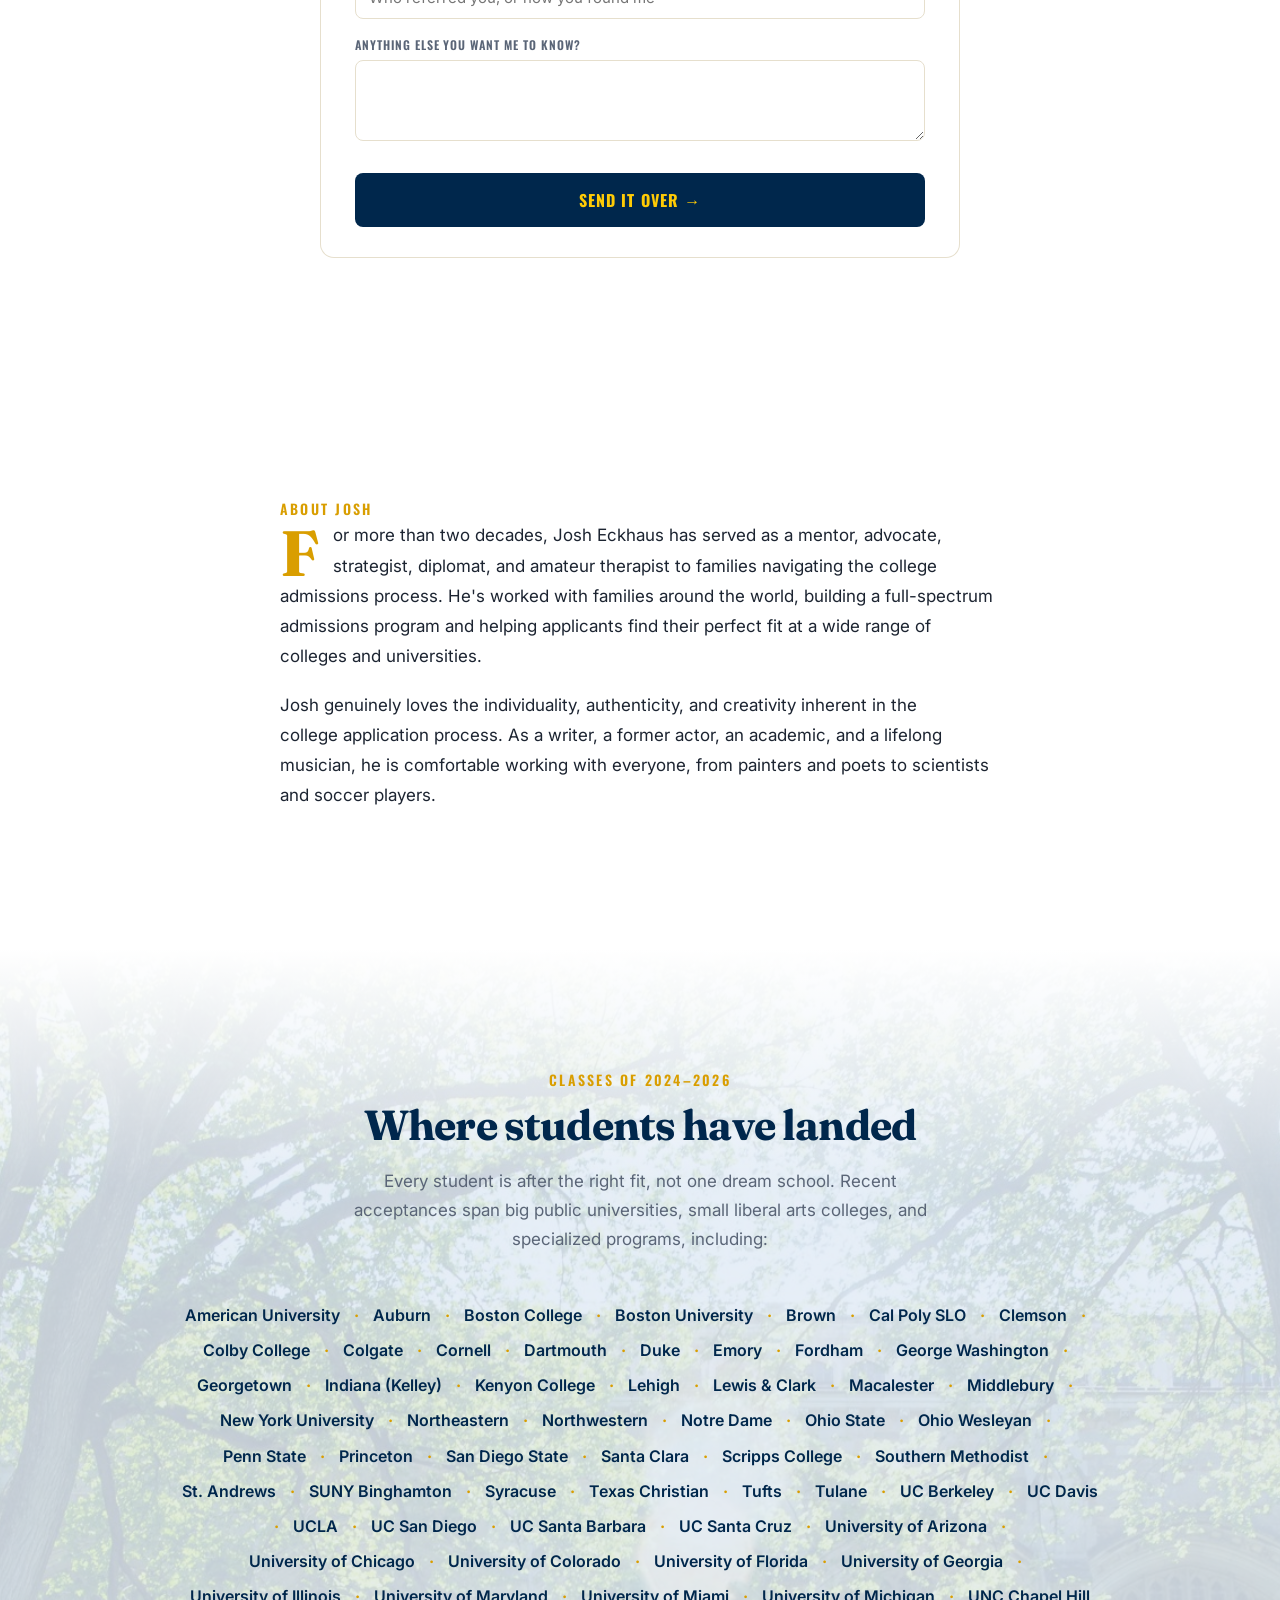
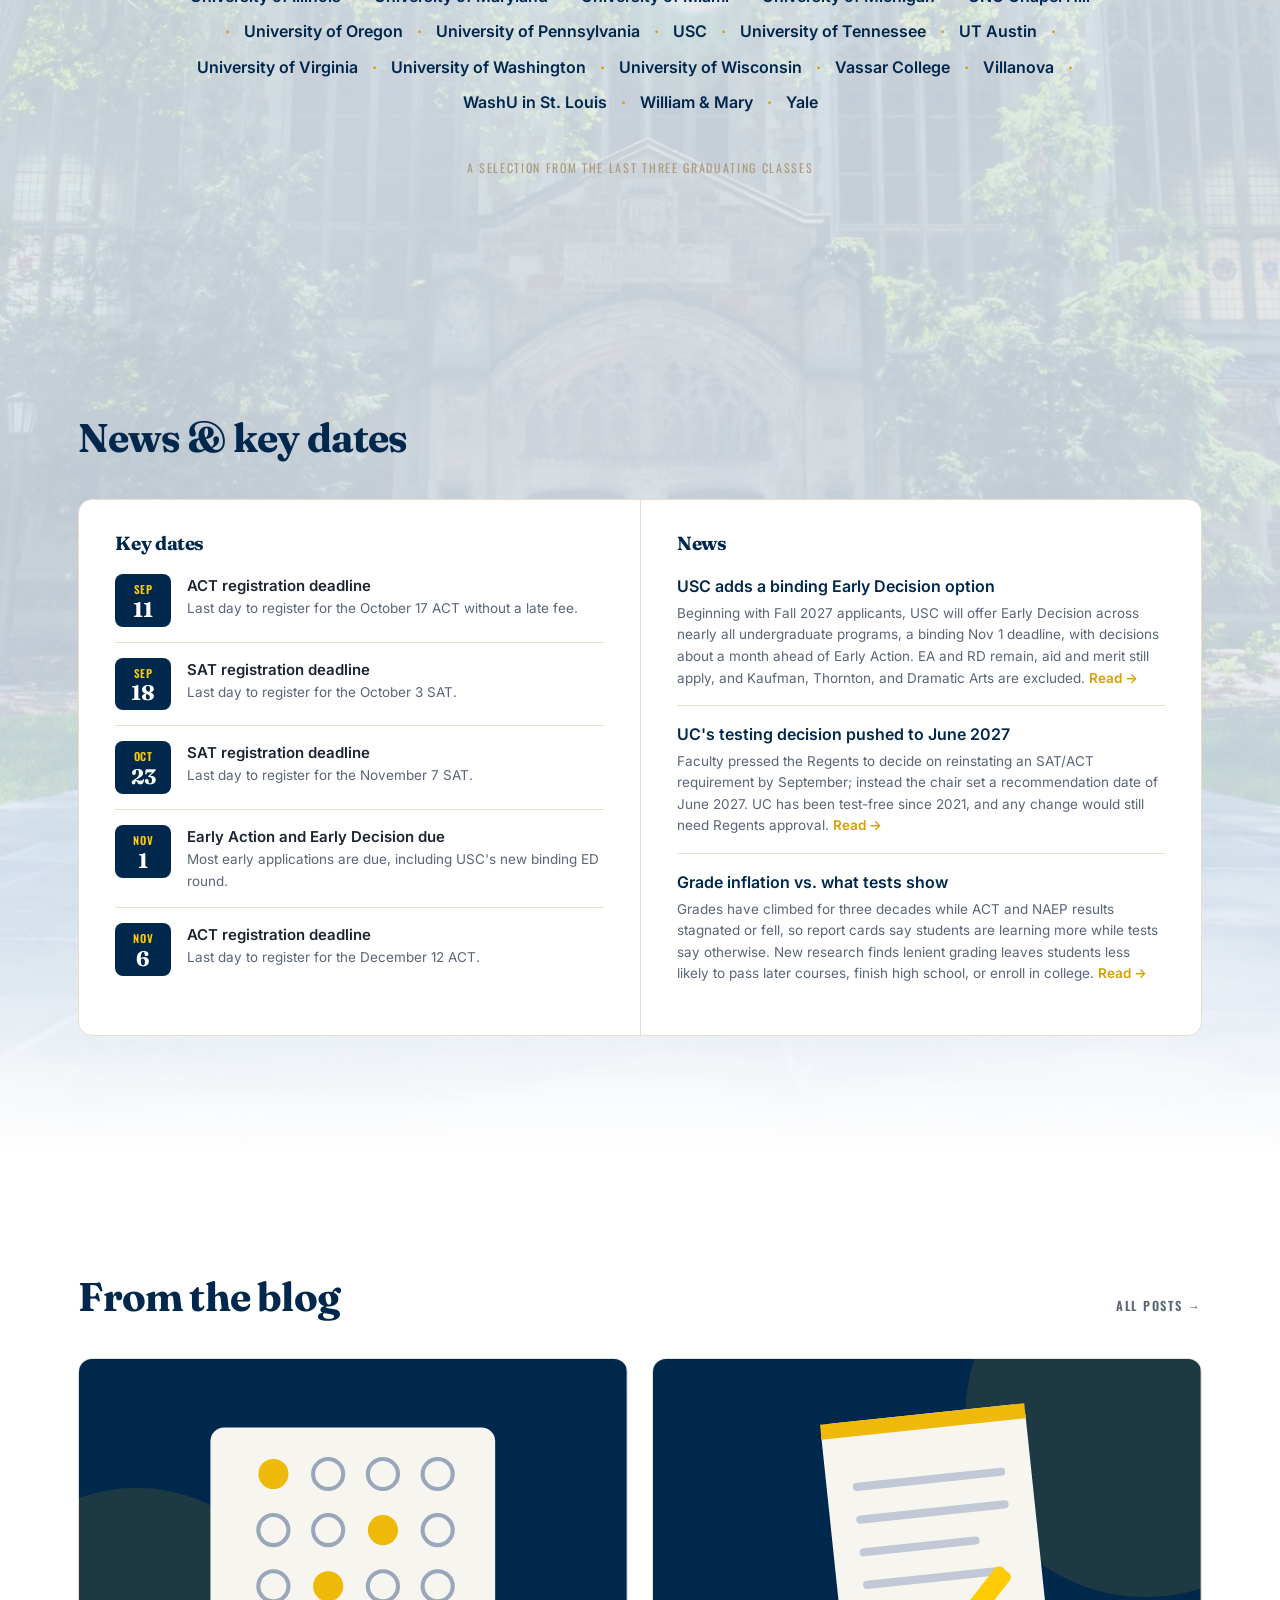
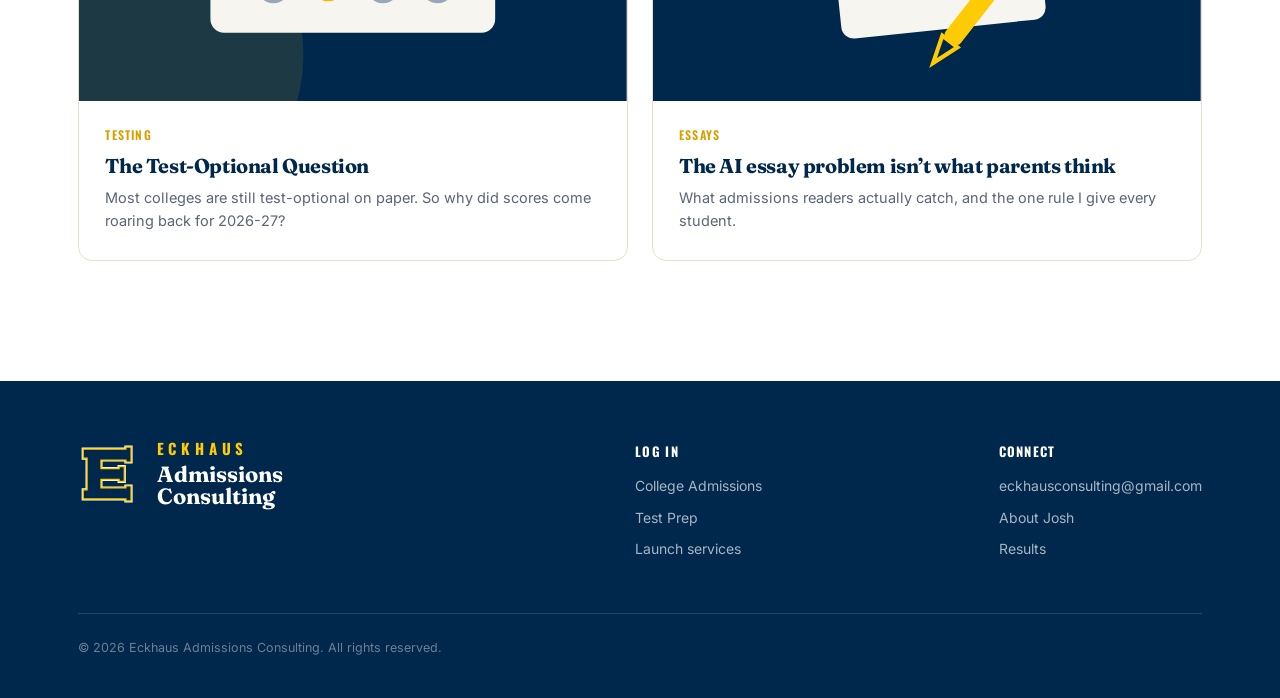
==== commit 7a6d4f5e: "About Josh: no widows (text-wrap pretty + nbsp on soccer players)" ====
--- a/index.html
+++ b/index.html
@@ -137,7 +137,8 @@
 
   /* ABOUT */
   .about{background:var(--white)}
-  .about-grid{max-width:72ch;margin:0 auto}  /* photo era: 330px 1fr grid; restore with the portrait */
+  .about-grid{max-width:72ch;margin:0 auto}
+  .about-body p{text-wrap:pretty}  /* photo era: 330px 1fr grid; restore with the portrait */
   .frame{position:relative}
   .frame::after{content:"";position:absolute;inset:16px -16px -16px 16px;border:3px solid var(--maize-fill);border-radius:50%;z-index:0}
   .portrait{position:relative;z-index:1;aspect-ratio:1;border-radius:50%;background:linear-gradient(160deg,#dfe4ec,#c6cddb);border:1px solid var(--line);display:flex;align-items:center;justify-content:center;color:#8a97ad;font-size:13px;font-style:italic;overflow:hidden}
@@ -301,7 +302,7 @@
       <div class="eyebrow">About Josh</div>
       <div class="about-body">
         <p>For more than two decades, Josh Eckhaus has served as a mentor, advocate, strategist, diplomat, and amateur therapist to families navigating the college admissions process. He's worked with families around the world, building a full-spectrum admissions program and helping applicants find their perfect fit at a wide range of colleges and universities.</p>
-        <p>Josh genuinely loves the individuality, authenticity, and creativity inherent in the college application process. As a writer, a former actor, an academic, and a lifelong musician, he is comfortable working with everyone, from painters and poets to scientists and soccer players.</p>
+        <p>Josh genuinely loves the individuality, authenticity, and creativity inherent in the college application process. As a writer, a former actor, an academic, and a lifelong musician, he is comfortable working with everyone, from painters and poets to scientists and soccer&nbsp;players.</p>
       </div>
     </div>
   </div>
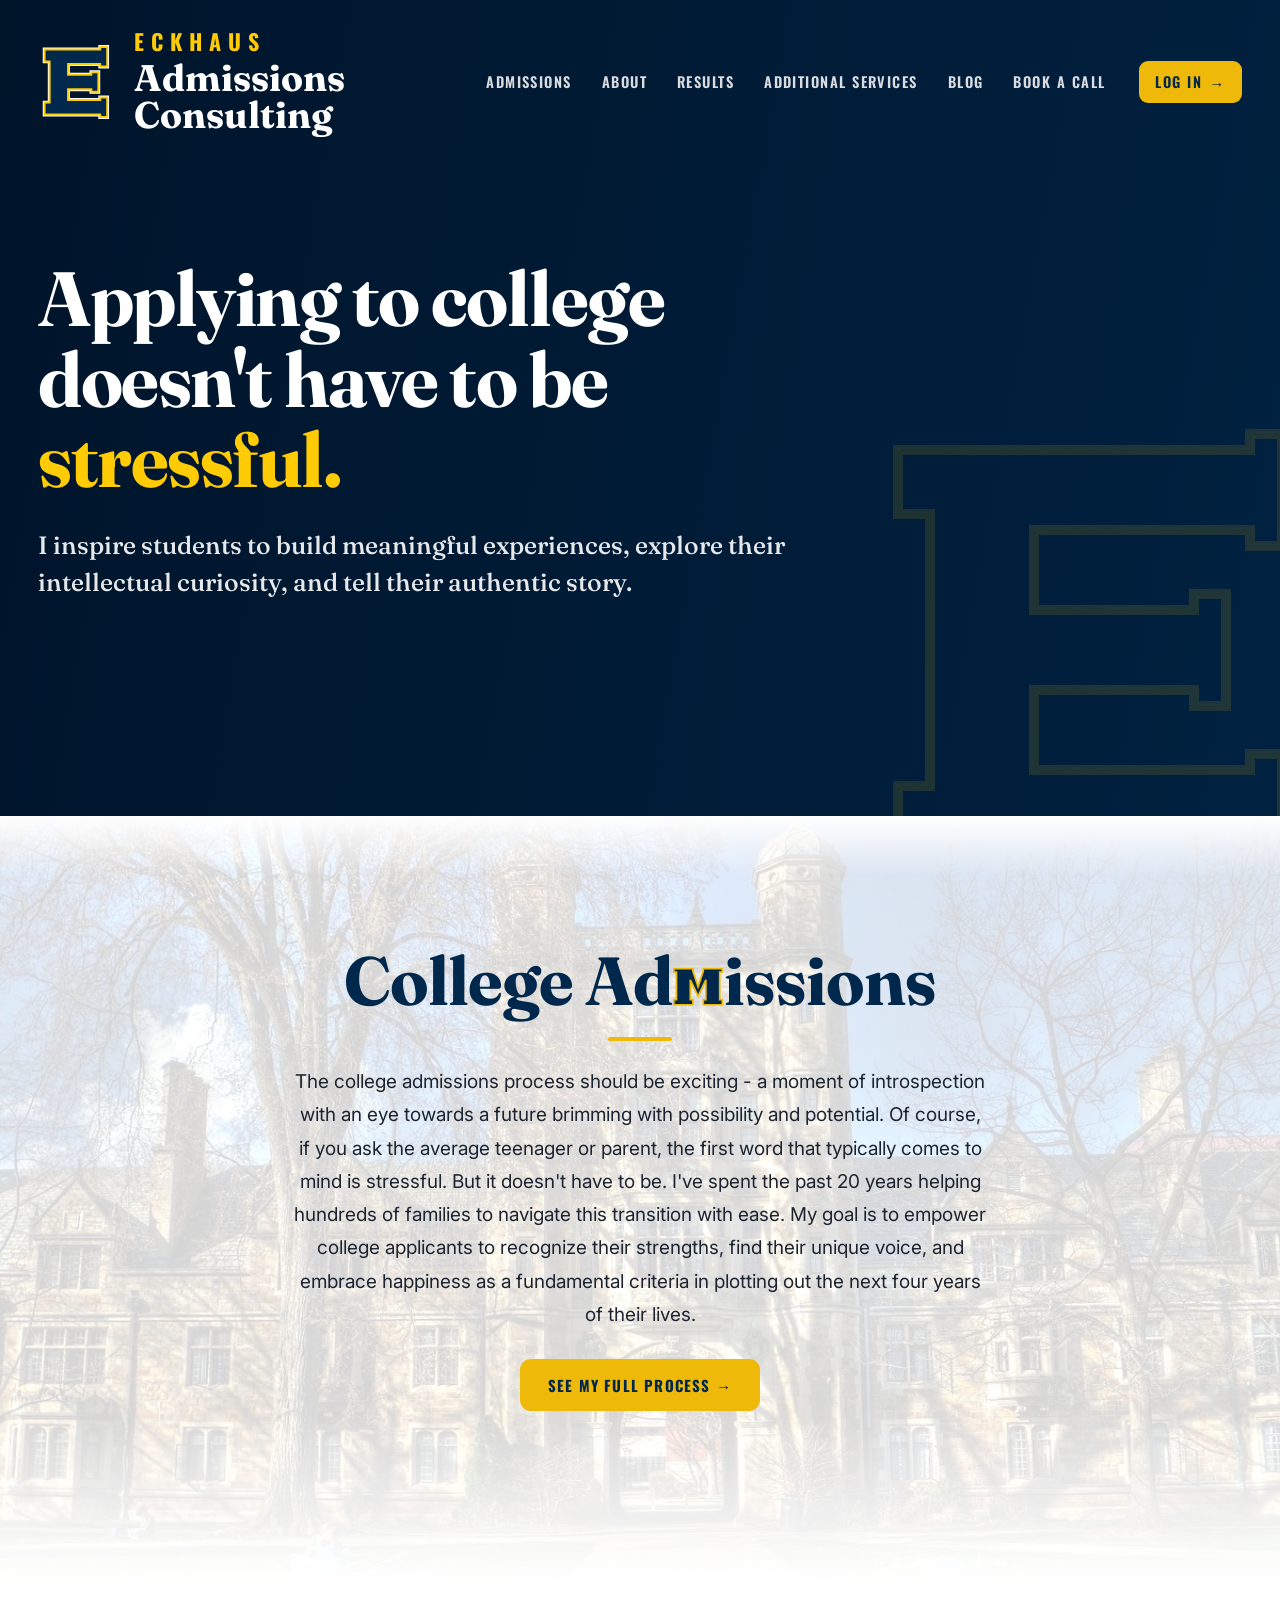
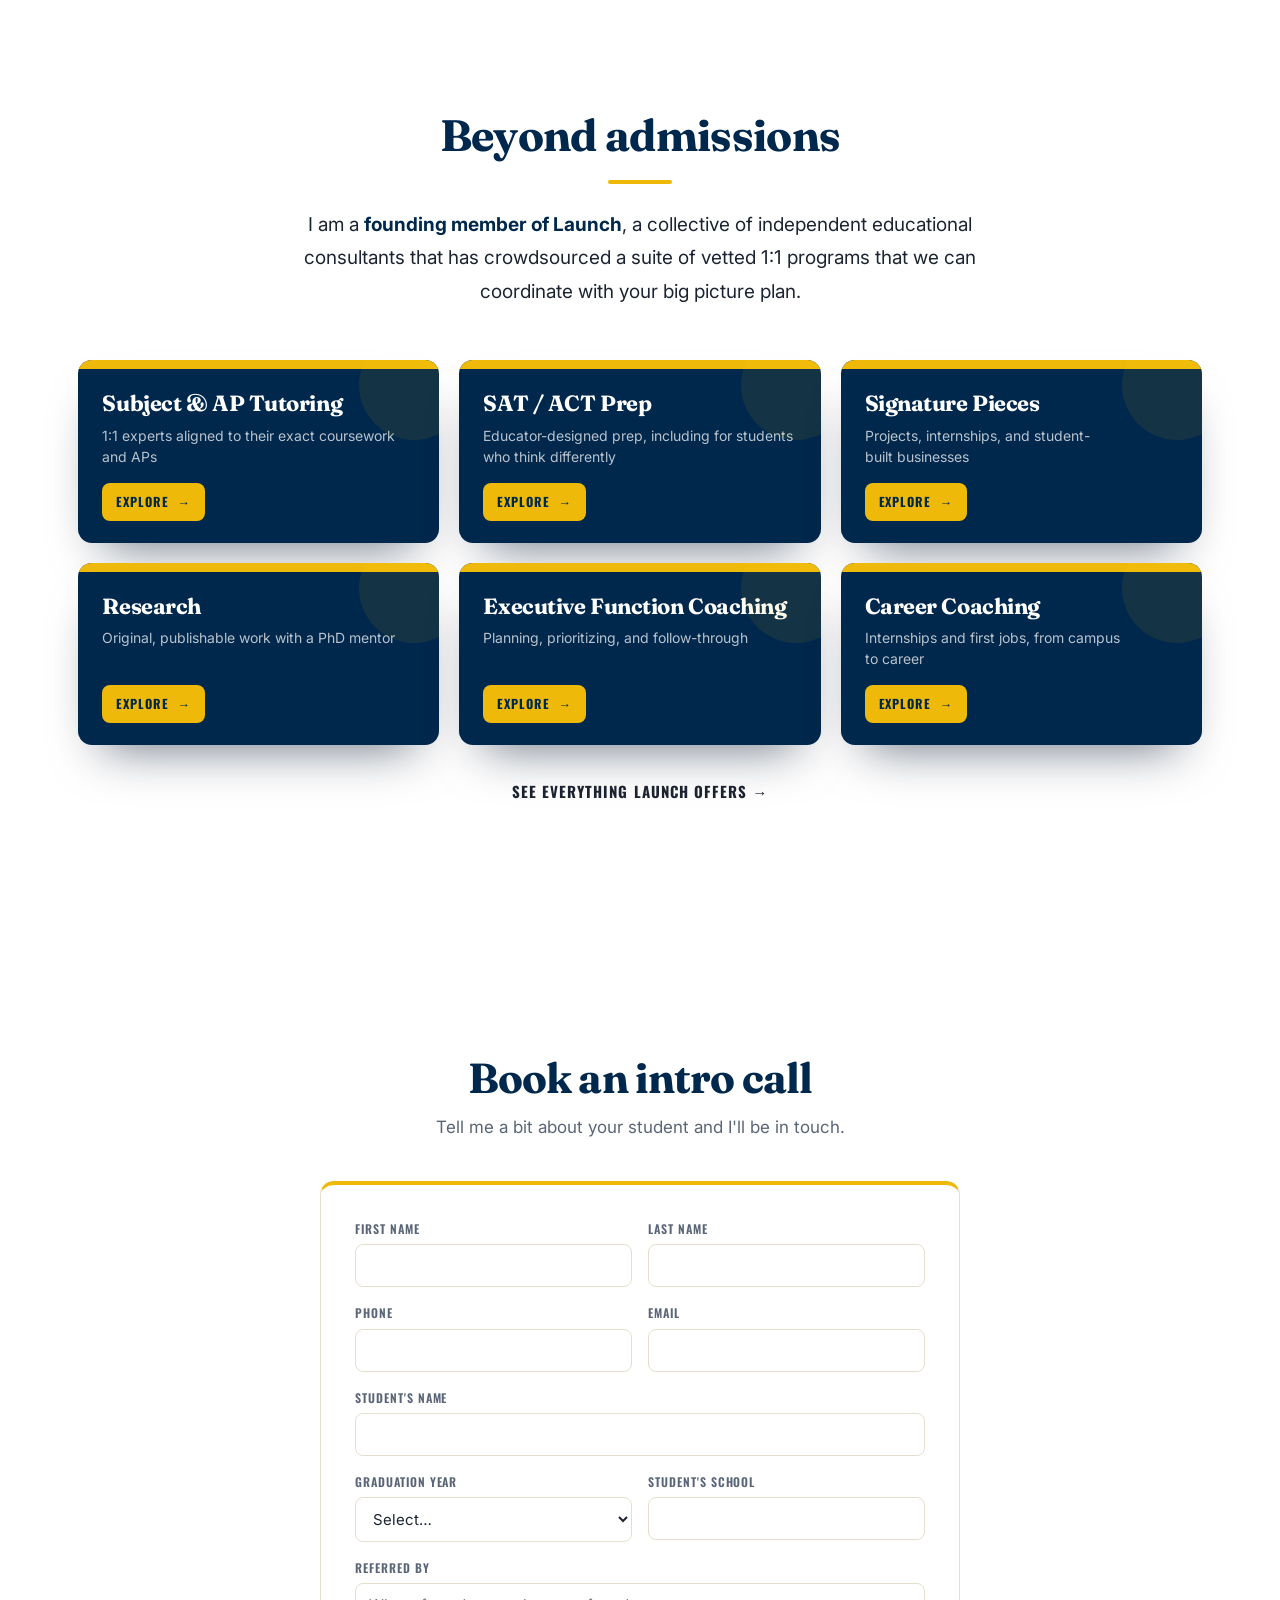
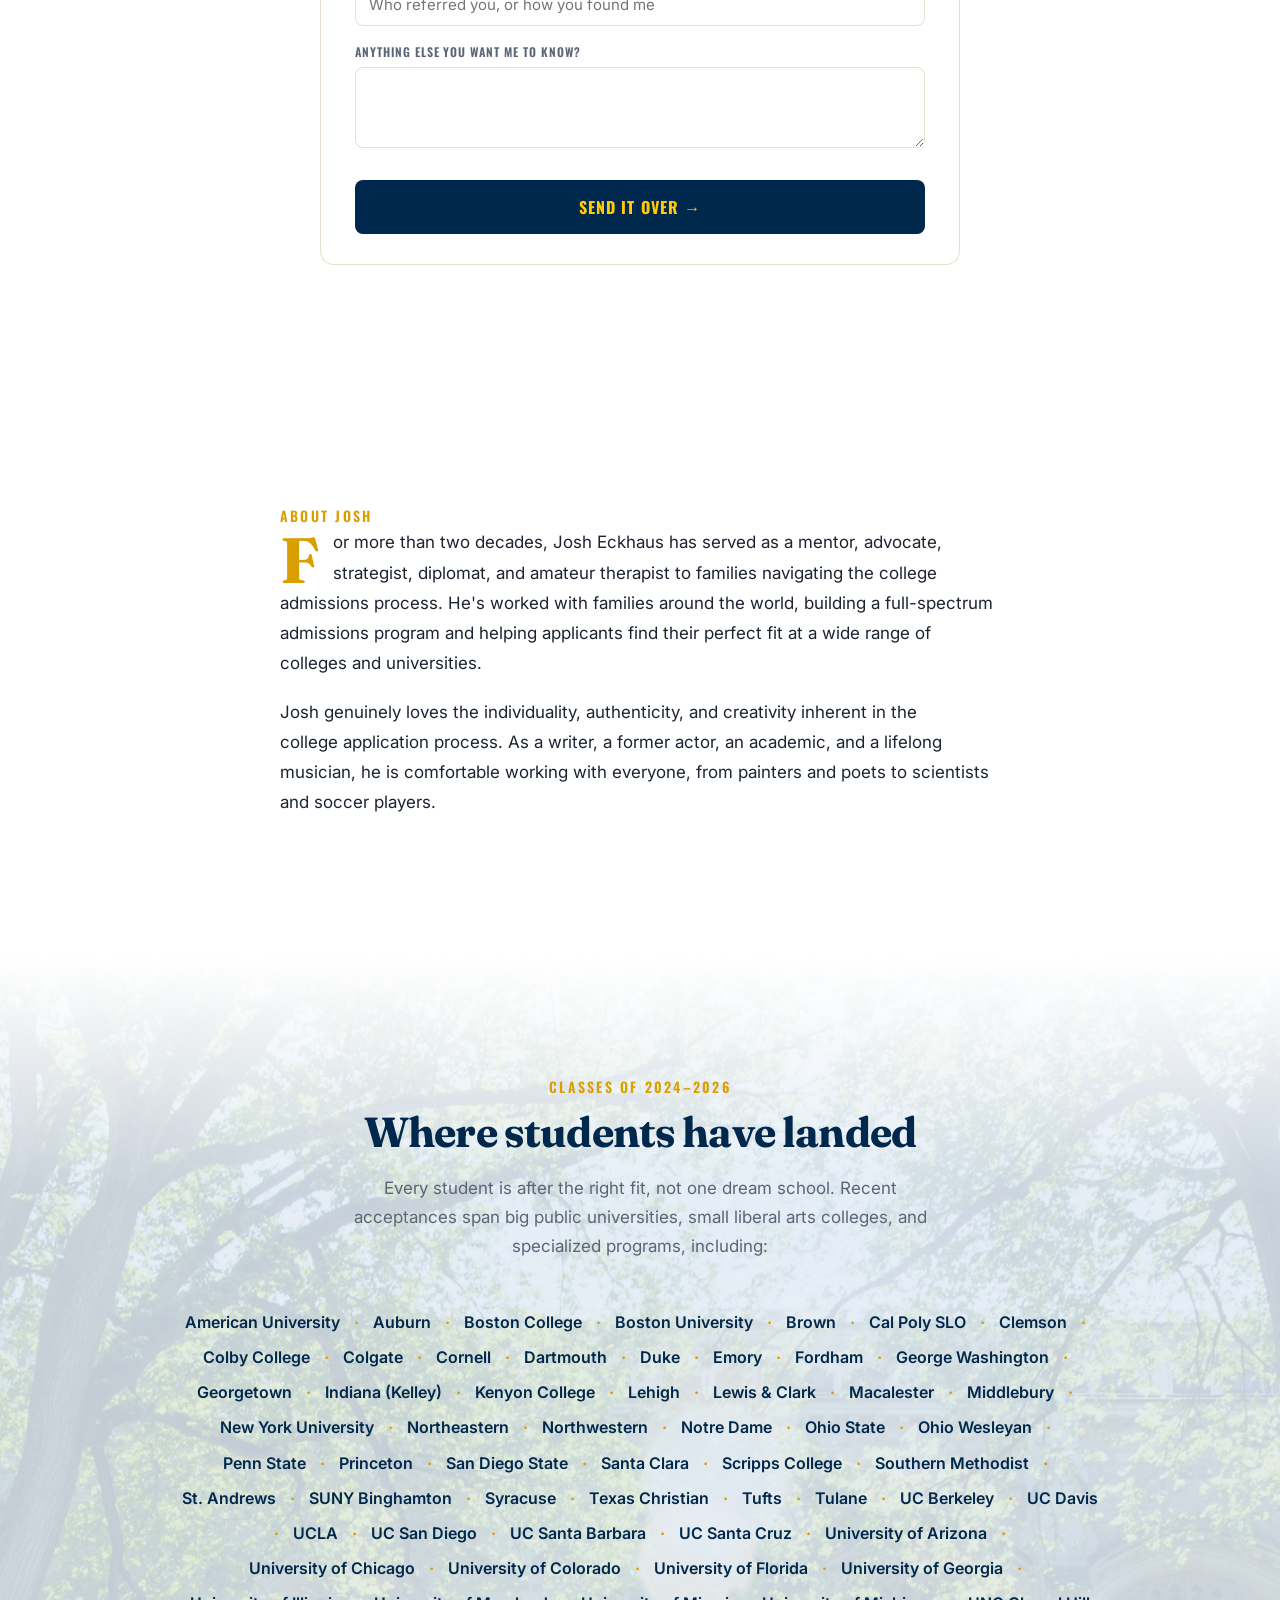
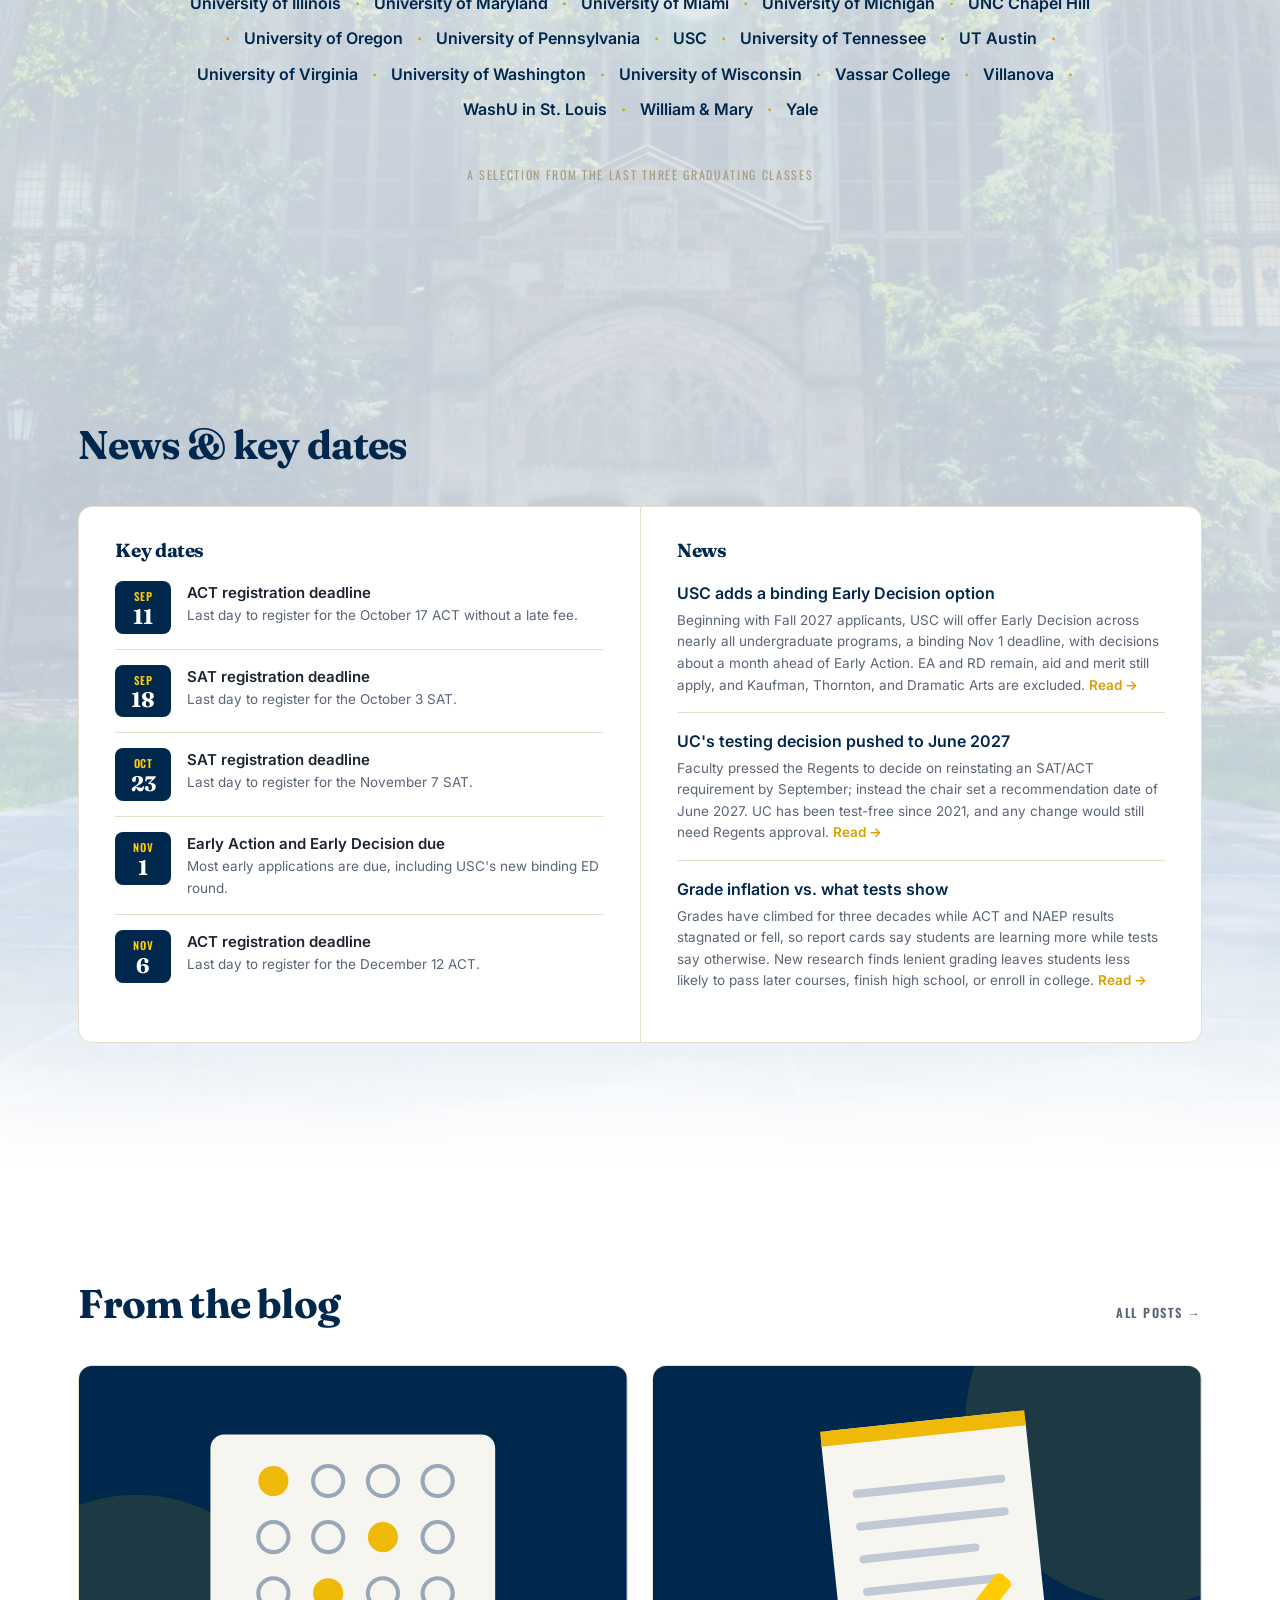
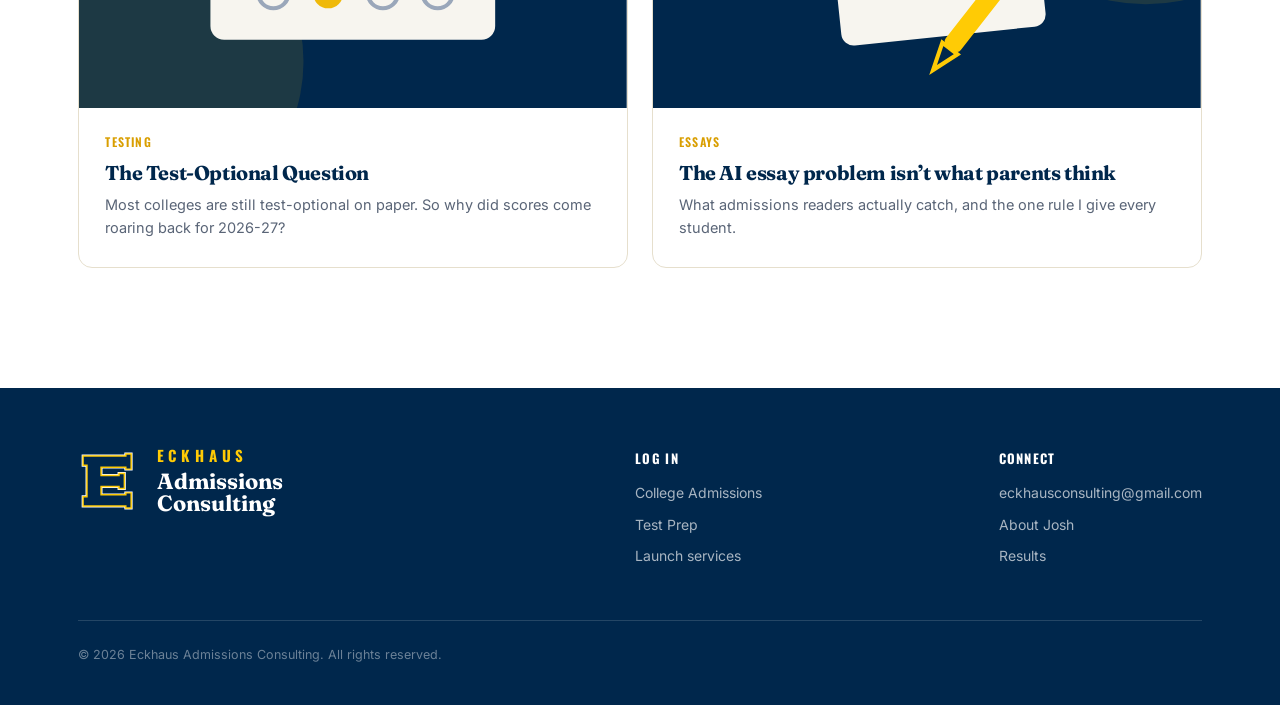
==== commit fd9c24d7: "Menu label: Launch becomes Additional Services (Josh, 2026-08-31) Top nav on all 10 pages plus the i" ====
--- a/index.html
+++ b/index.html
@@ -226,7 +226,7 @@
       </svg>
       <span class="lock"><span class="name">ECKHAUS</span><span class="svc">Admissions Consulting</span></span>
     </a>
-    <div class="links"><a href="/college-admissions.html">Admissions</a><a href="#about">About</a><a href="#results">Results</a><a href="/launch/">Launch</a><a href="/blog/">Blog</a><a href="#book">Book a call</a><a class="loginbtn" href="https://my.eckhausconsulting.com/">Log in <span class="arw">&#8594;</span></a></div>
+    <div class="links"><a href="/college-admissions.html">Admissions</a><a href="#about">About</a><a href="#results">Results</a><a href="/launch/">Additional Services</a><a href="/blog/">Blog</a><a href="#book">Book a call</a><a class="loginbtn" href="https://my.eckhausconsulting.com/">Log in <span class="arw">&#8594;</span></a></div>
   </div>
   <div class="wrap hero-inner">
     <h1>Applying to college doesn't have to be <span class="u">stressful.</span></h1>
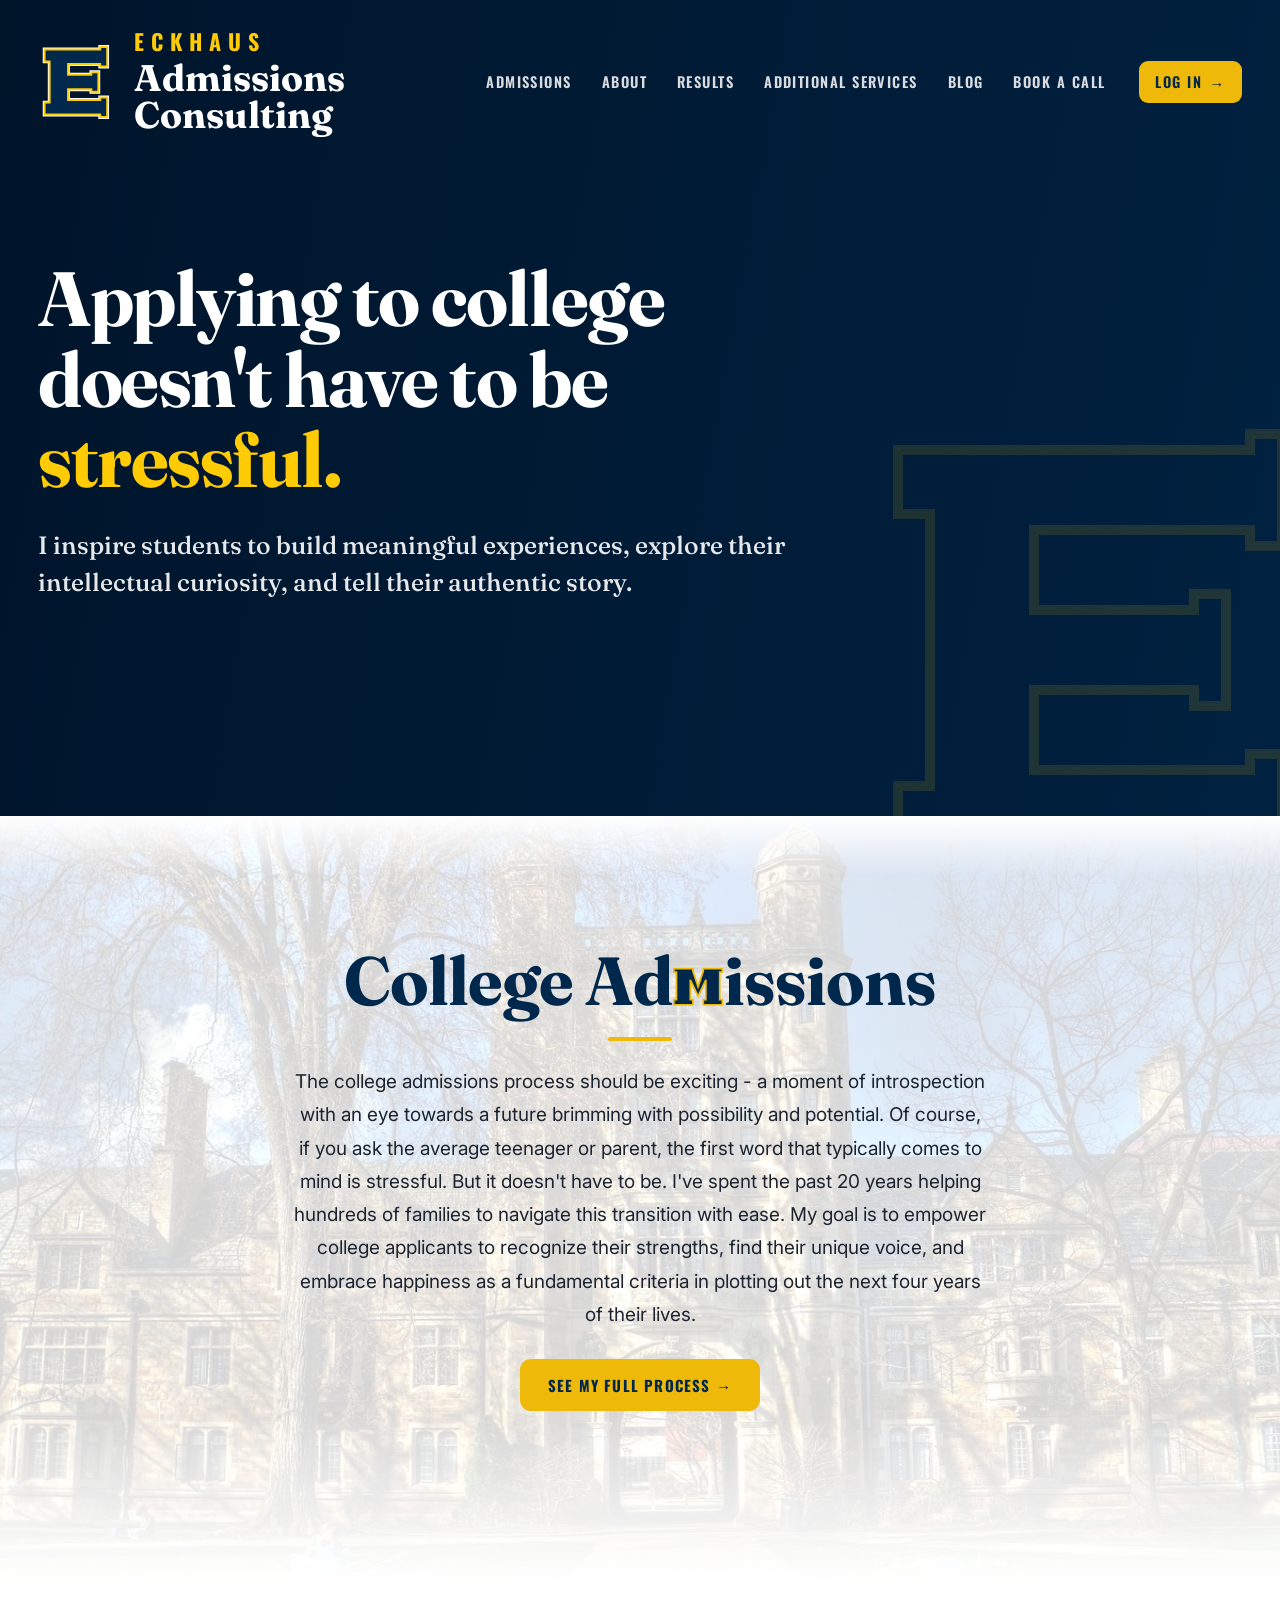
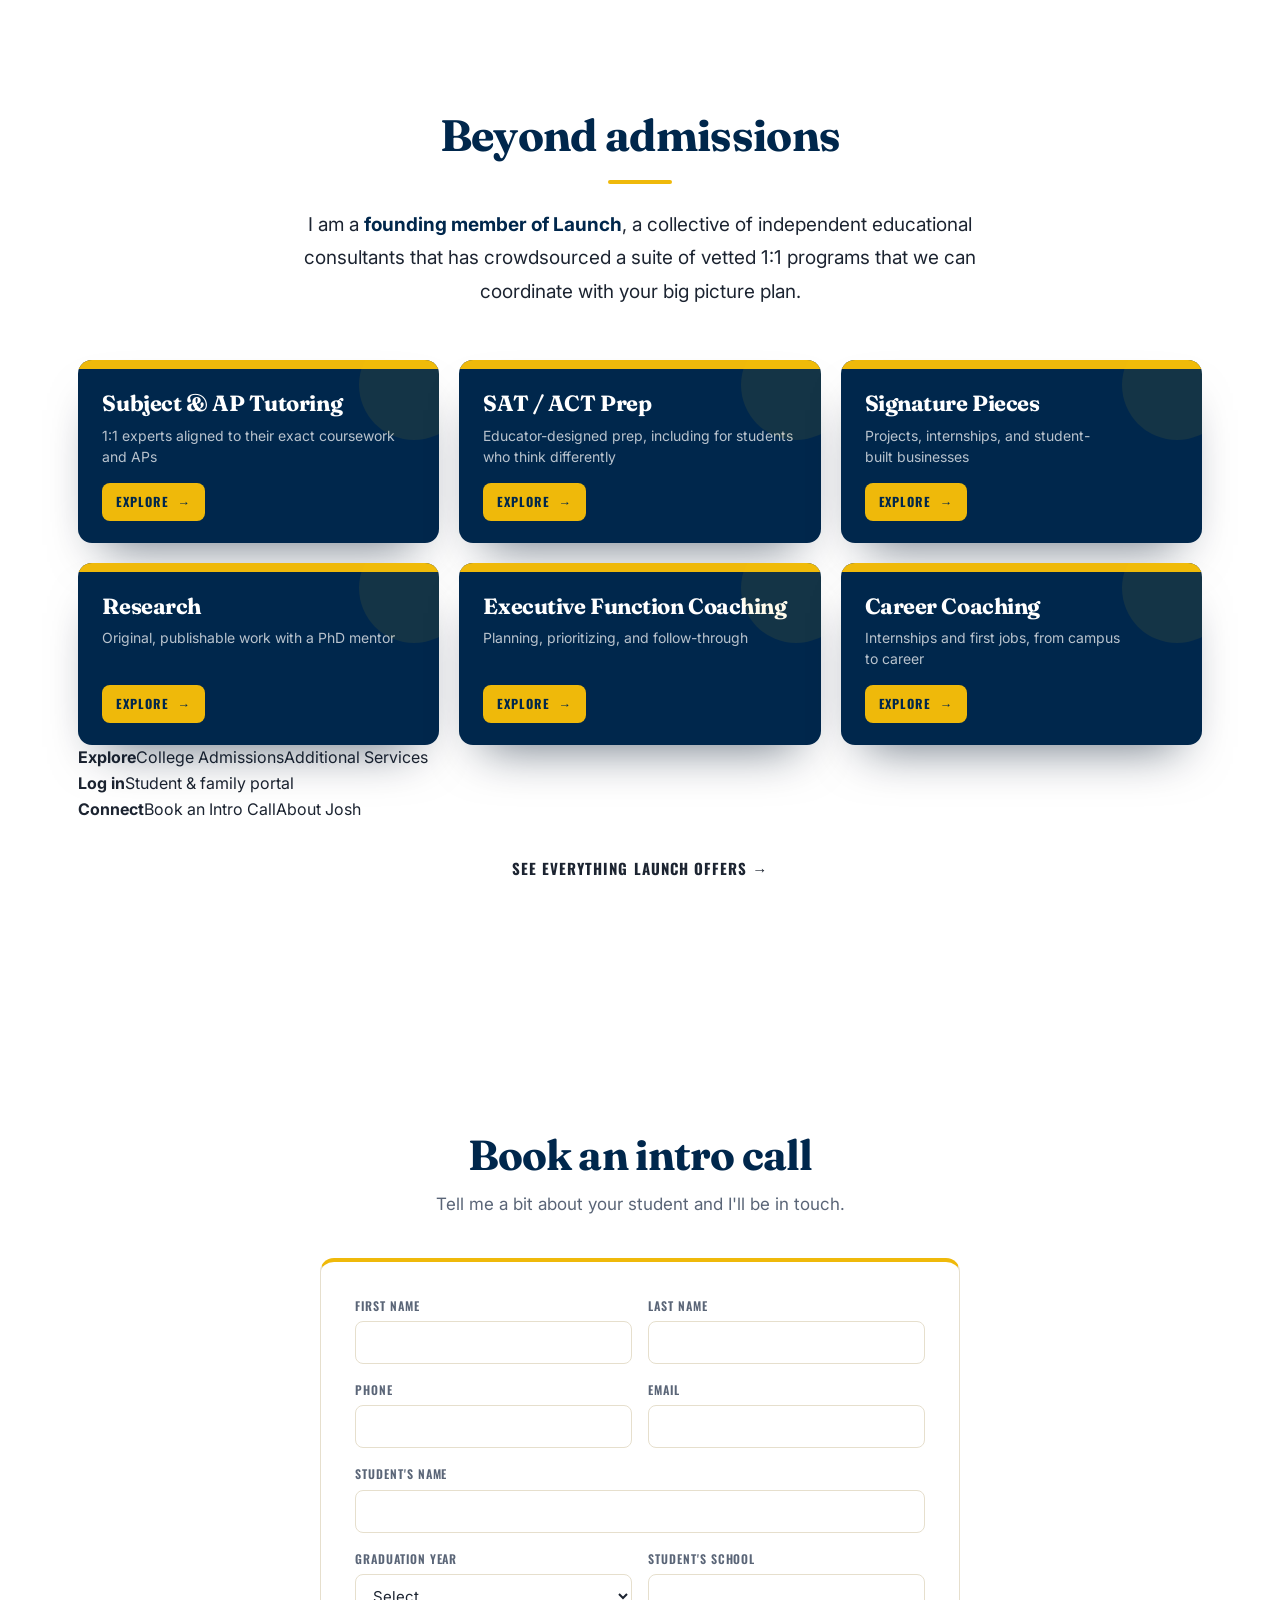
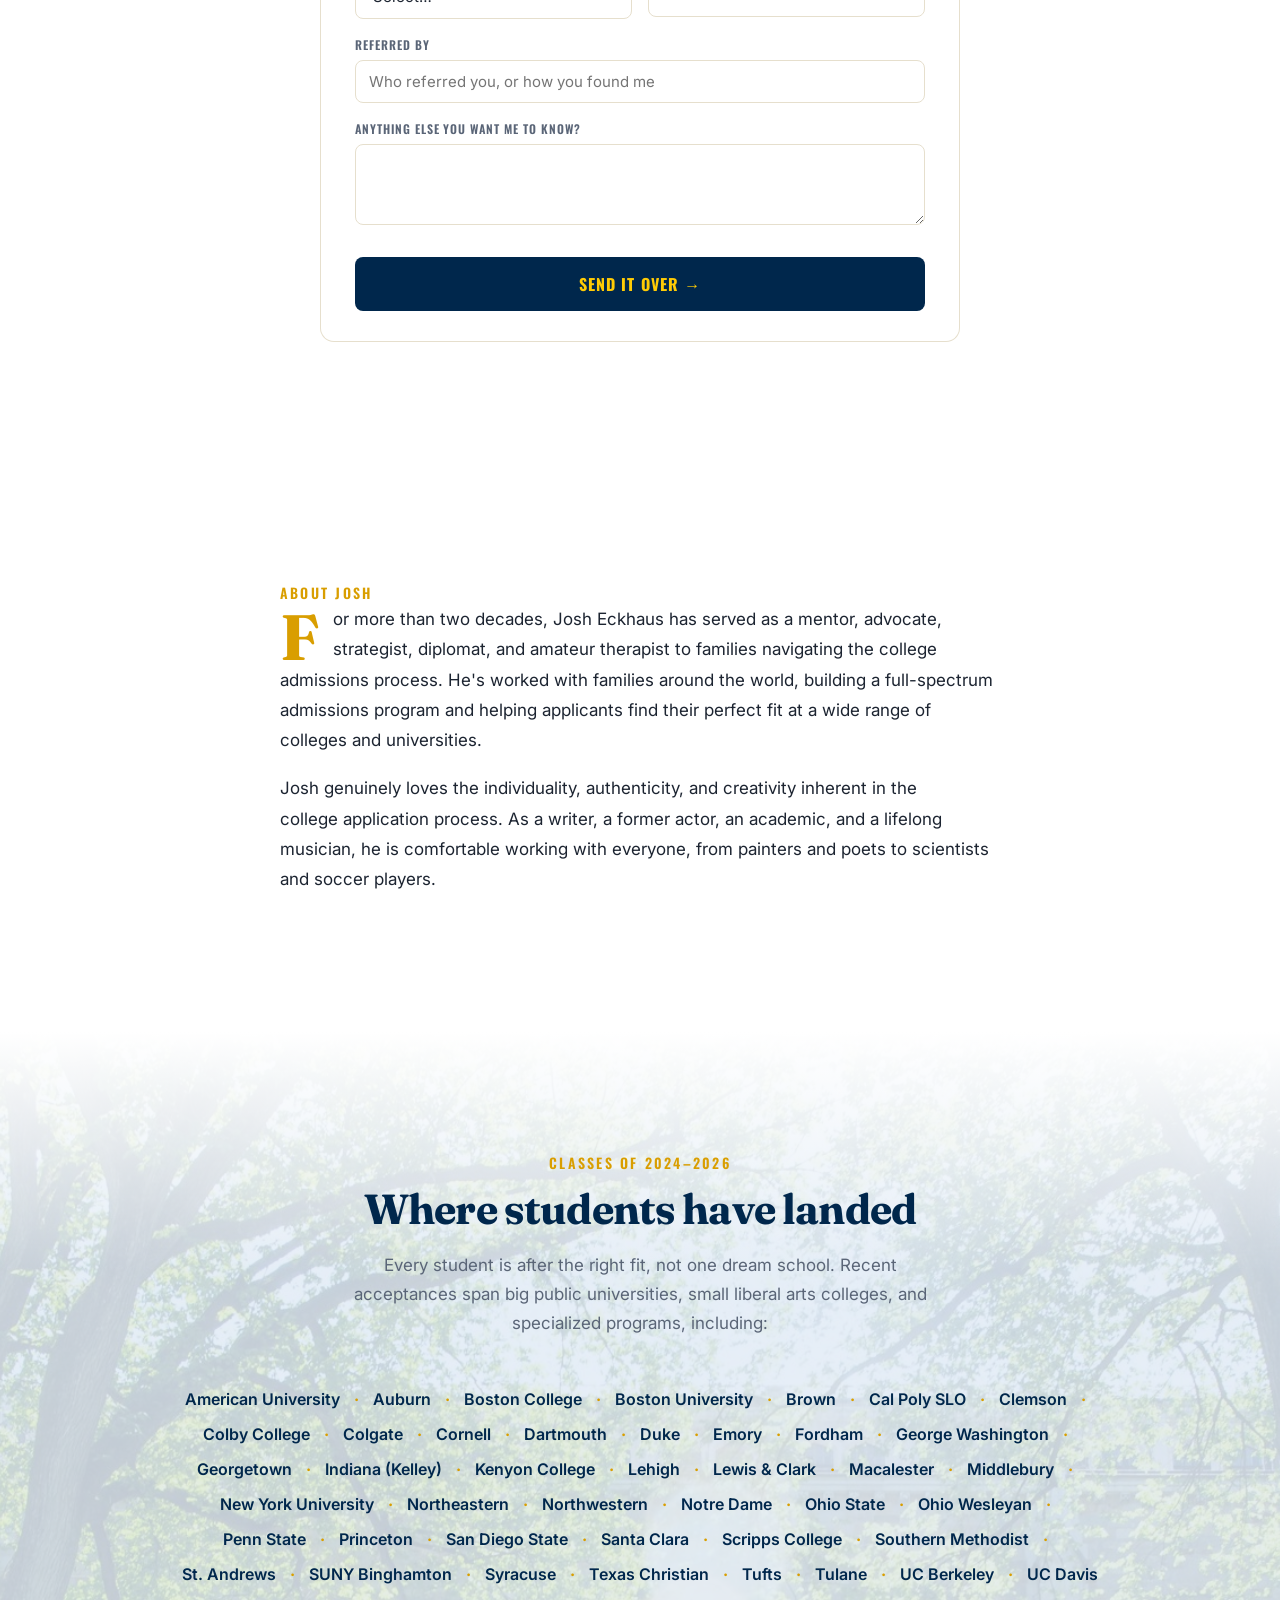
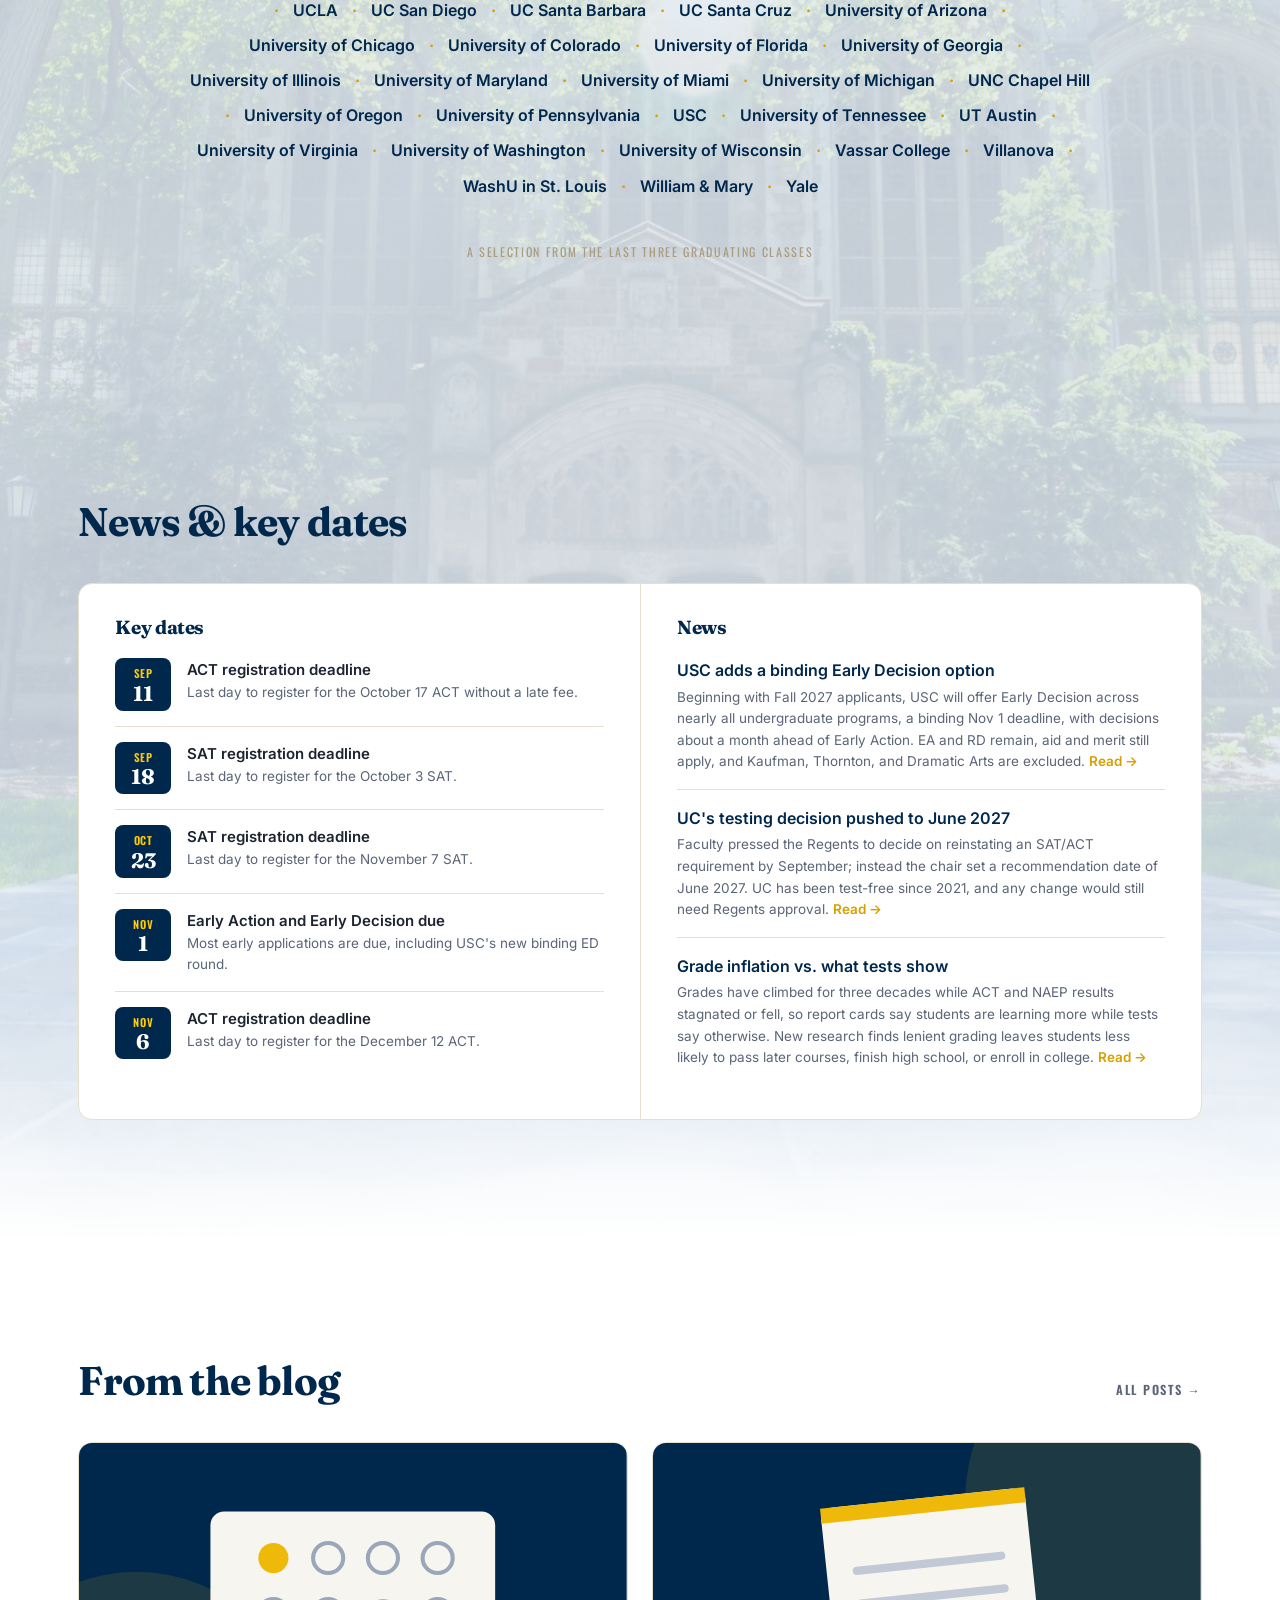
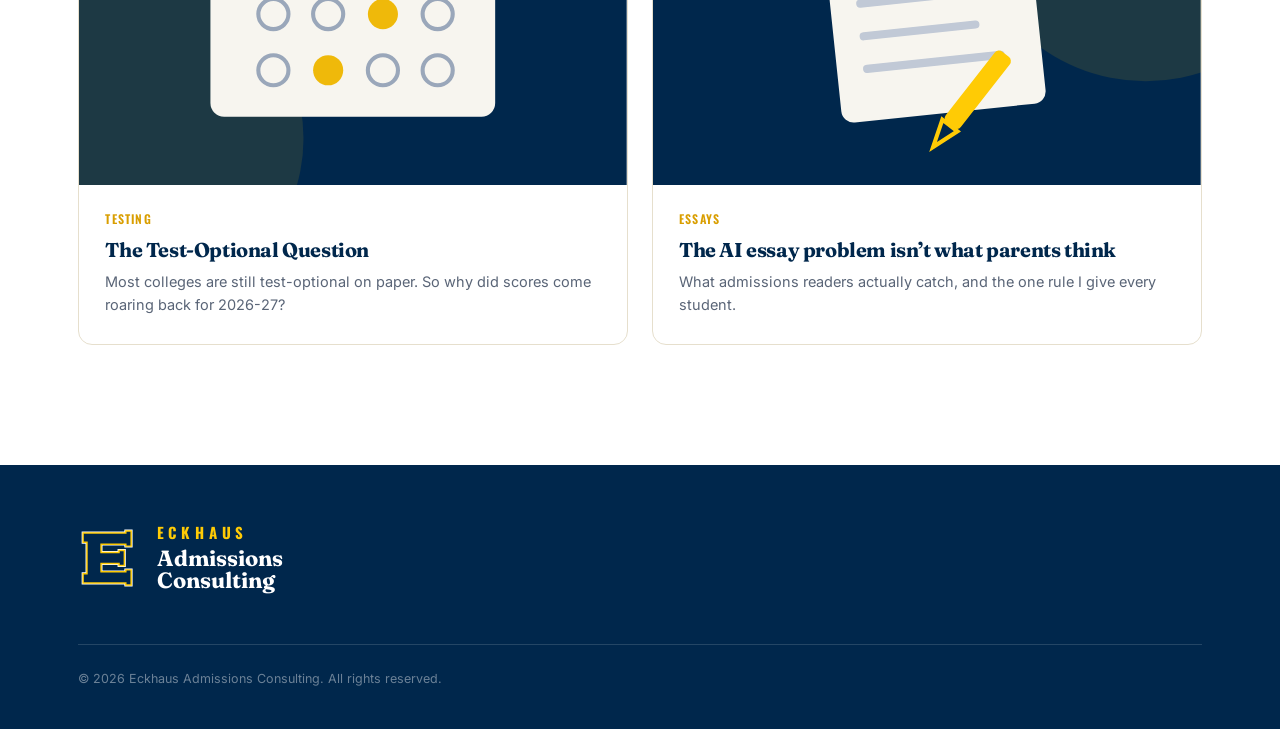
==== commit f17be75e: "One footer everywhere: Explore / Log in / Connect (Josh's spec, 2026-08-31) All 13 pages (home, admi" ====
--- a/index.html
+++ b/index.html
@@ -258,6 +258,9 @@
     <a href="/launch/launch-executive-function.html" class="lcard"><h3>Executive Function Coaching</h3><div class="hint">Planning, prioritizing, and follow-through</div><div class="go">Explore <span class="arw">→</span></div></a>
     <a href="/launch/launch-career.html" class="lcard"><h3>Career Coaching</h3><div class="hint">Internships and first jobs, from campus to career</div><div class="go">Explore <span class="arw">→</span></div></a>
   </div>
+    <div class="col"><b>Explore</b><a href="/college-admissions.html">College Admissions</a><a href="/launch/">Additional Services</a></div>
+    <div class="col"><b>Log in</b><a href="https://my.eckhausconsulting.com/">Student &amp; family portal</a></div>
+    <div class="col"><b>Connect</b><a href="/#book">Book an Intro Call</a><a href="/#about">About Josh</a></div>
   <div style="text-align:center;margin-top:34px"><a href="/launch/" style="font-family:var(--varsity);text-transform:uppercase;letter-spacing:.07em;font-weight:700;font-size:15px">See everything Launch offers →</a></div>
 </div></section>
 
@@ -370,8 +373,6 @@
         <span class="lock"><span class="name">ECKHAUS</span><span class="svc">Admissions Consulting</span></span>
       </div></a>
     </div>
-    <div class="col"><b>Log in</b><a href="https://my.eckhausconsulting.com/">College Admissions</a><a href="https://my.eckhausconsulting.com/">Test Prep</a><a href="/launch/">Launch services</a></div>
-    <div class="col"><b>Connect</b><a href="mailto:eckhausconsulting@gmail.com">eckhausconsulting@gmail.com</a><a href="#about">About Josh</a><a href="#results">Results</a></div>
   </div>
   <div class="fine">© 2026 Eckhaus Admissions Consulting. All rights reserved.</div>
 </div></footer>
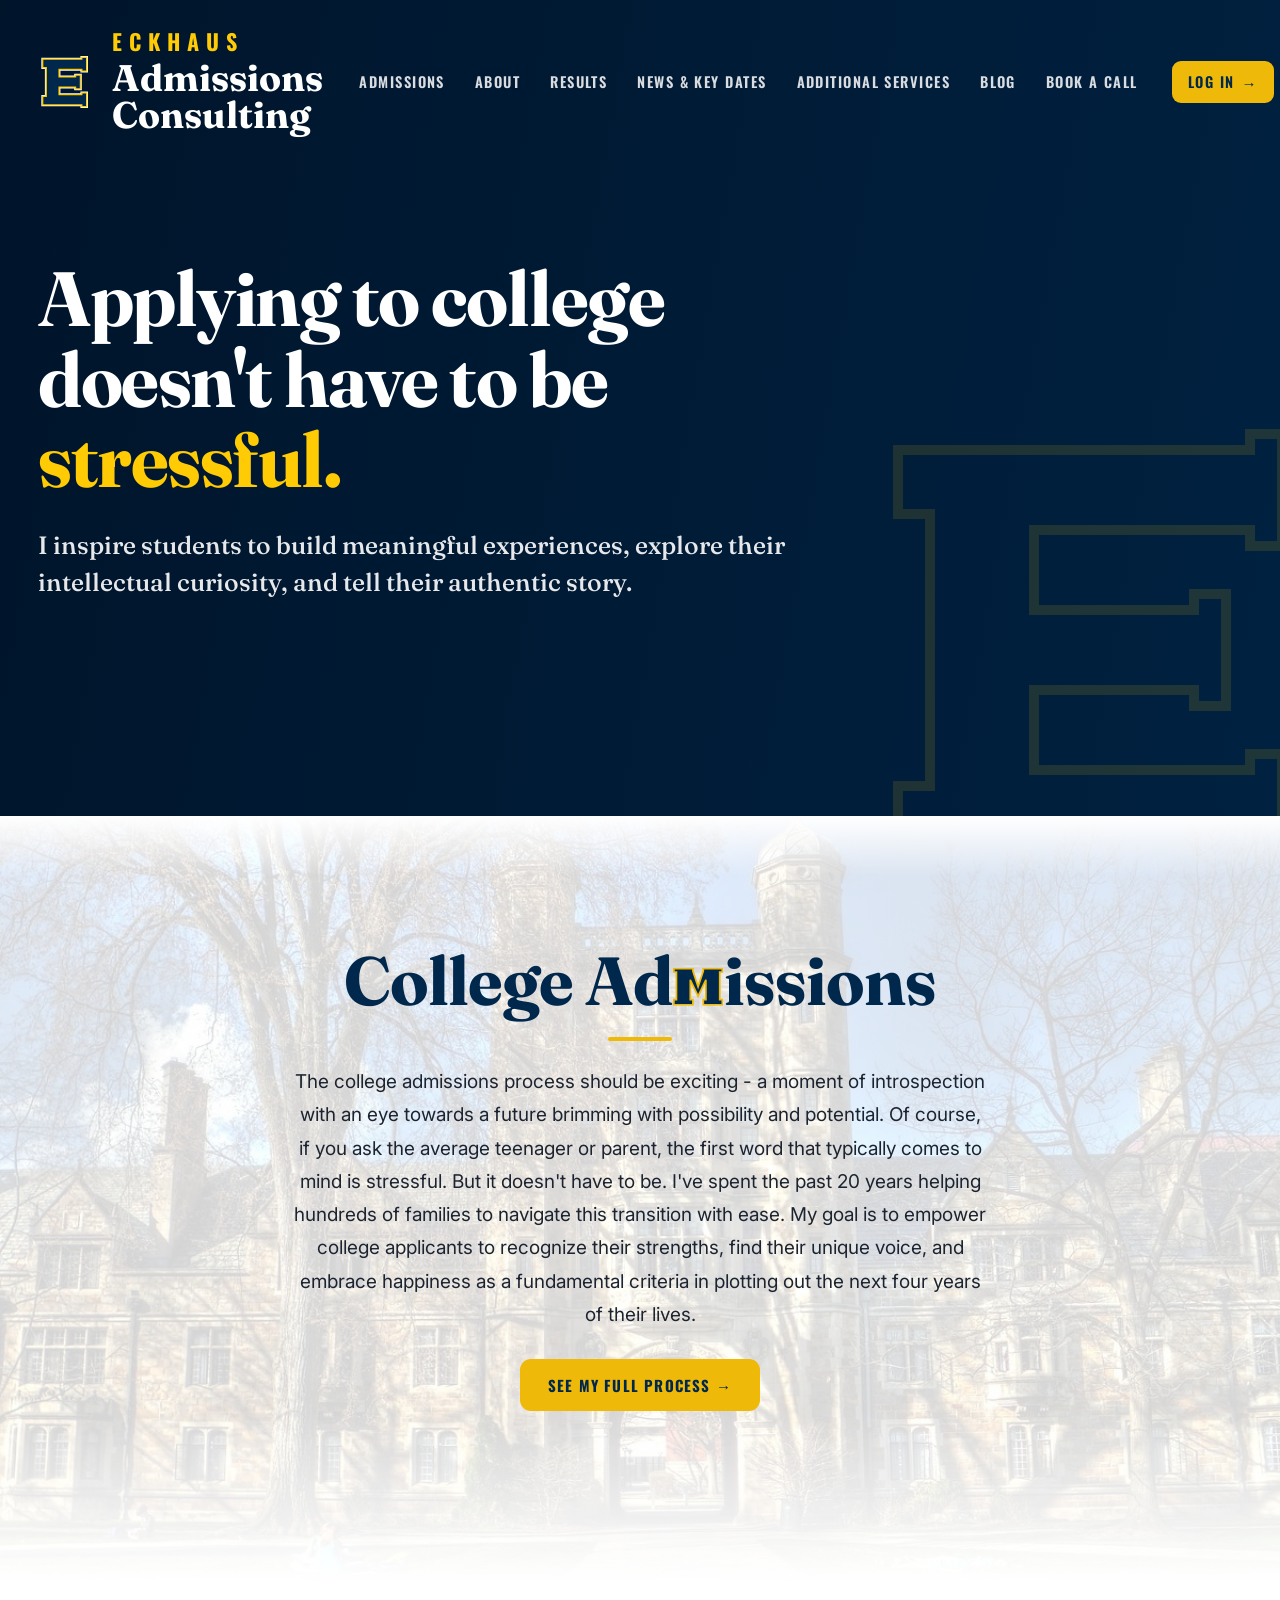
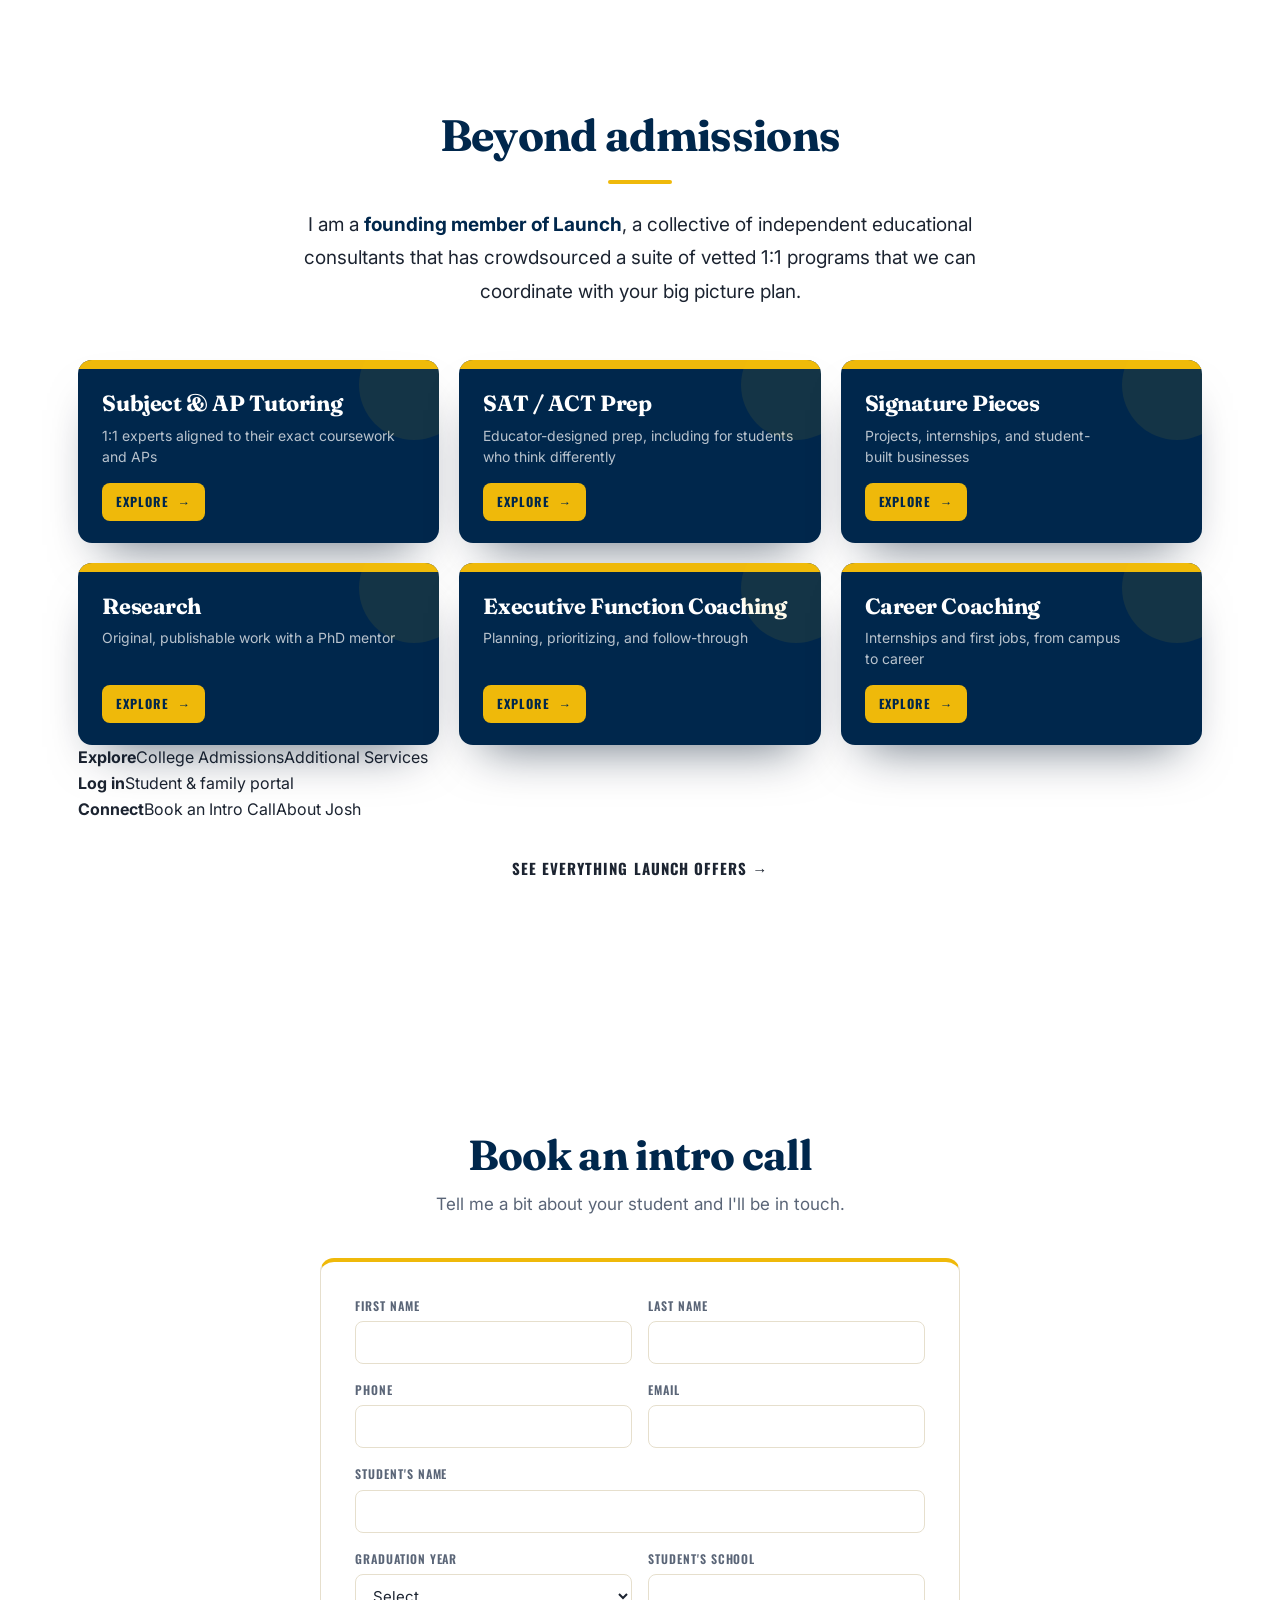
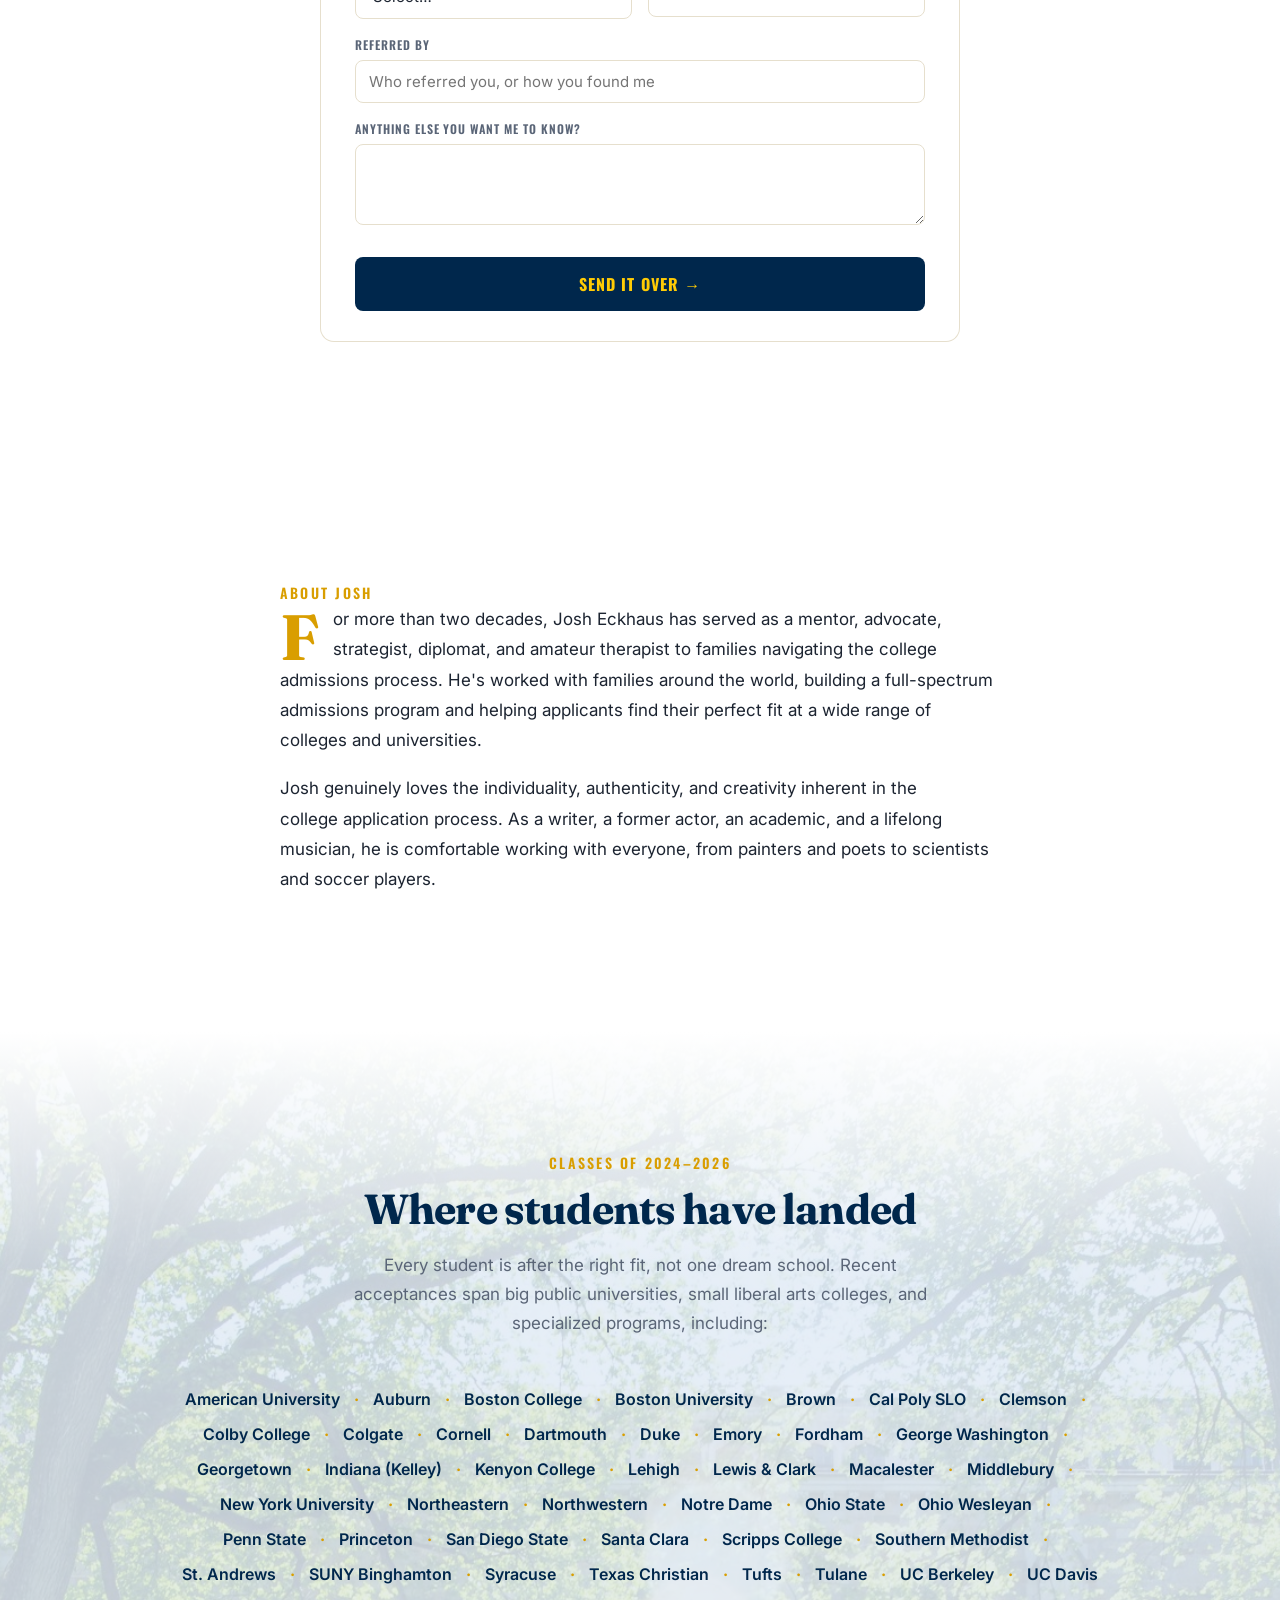
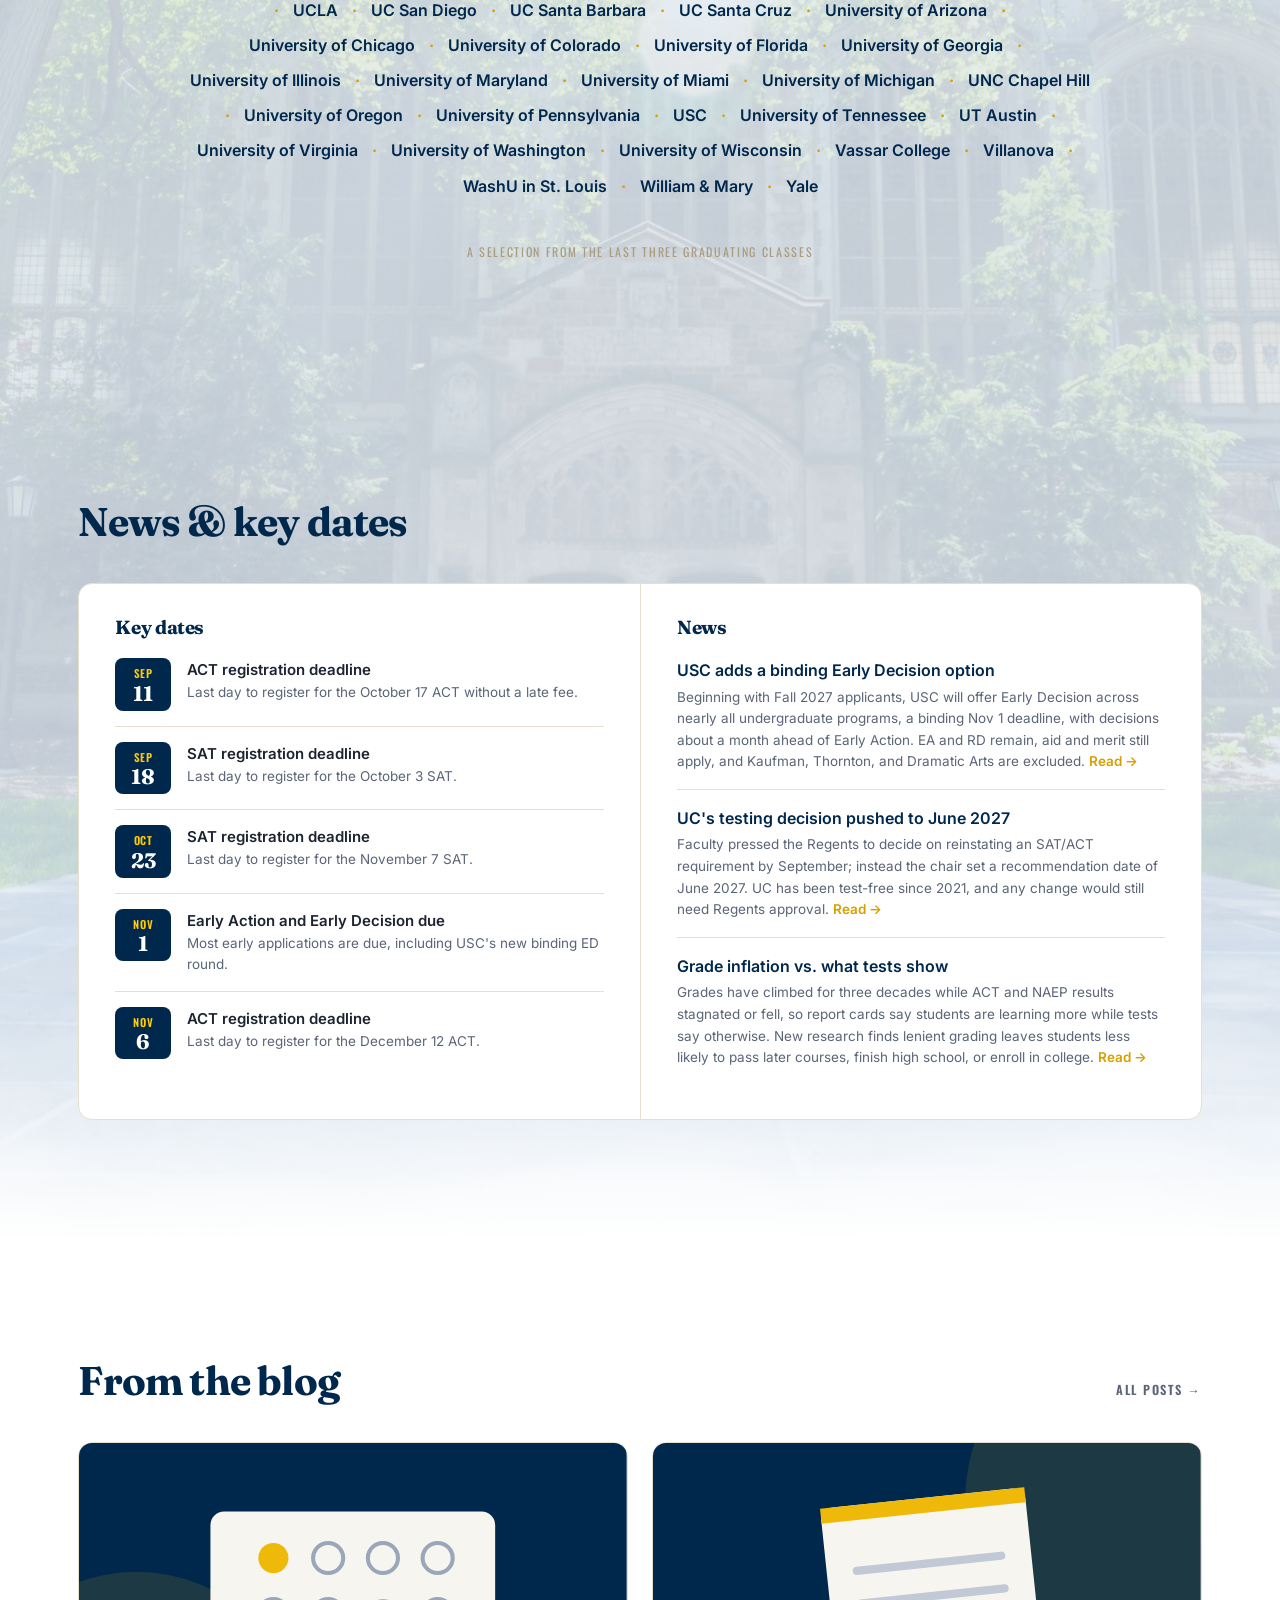
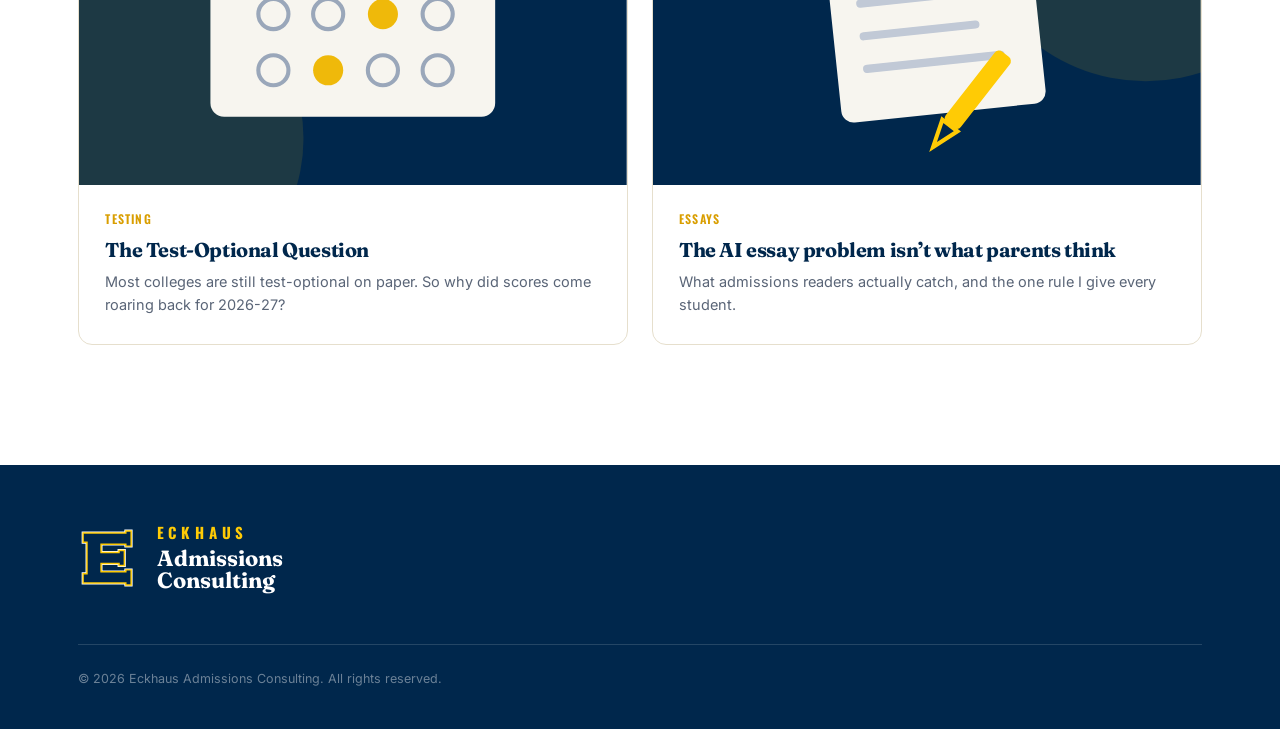
==== commit efd3f5b5: "Top menu gains News & Key Dates, after Results (Josh, 2026-08-31)" ====
--- a/index.html
+++ b/index.html
@@ -226,7 +226,7 @@
       </svg>
       <span class="lock"><span class="name">ECKHAUS</span><span class="svc">Admissions Consulting</span></span>
     </a>
-    <div class="links"><a href="/college-admissions.html">Admissions</a><a href="#about">About</a><a href="#results">Results</a><a href="/launch/">Additional Services</a><a href="/blog/">Blog</a><a href="#book">Book a call</a><a class="loginbtn" href="https://my.eckhausconsulting.com/">Log in <span class="arw">&#8594;</span></a></div>
+    <div class="links"><a href="/college-admissions.html">Admissions</a><a href="#about">About</a><a href="#results">Results</a><a href="#news">News &amp; Key Dates</a><a href="/launch/">Additional Services</a><a href="/blog/">Blog</a><a href="#book">Book a call</a><a class="loginbtn" href="https://my.eckhausconsulting.com/">Log in <span class="arw">&#8594;</span></a></div>
   </div>
   <div class="wrap hero-inner">
     <h1>Applying to college doesn't have to be <span class="u">stressful.</span></h1>
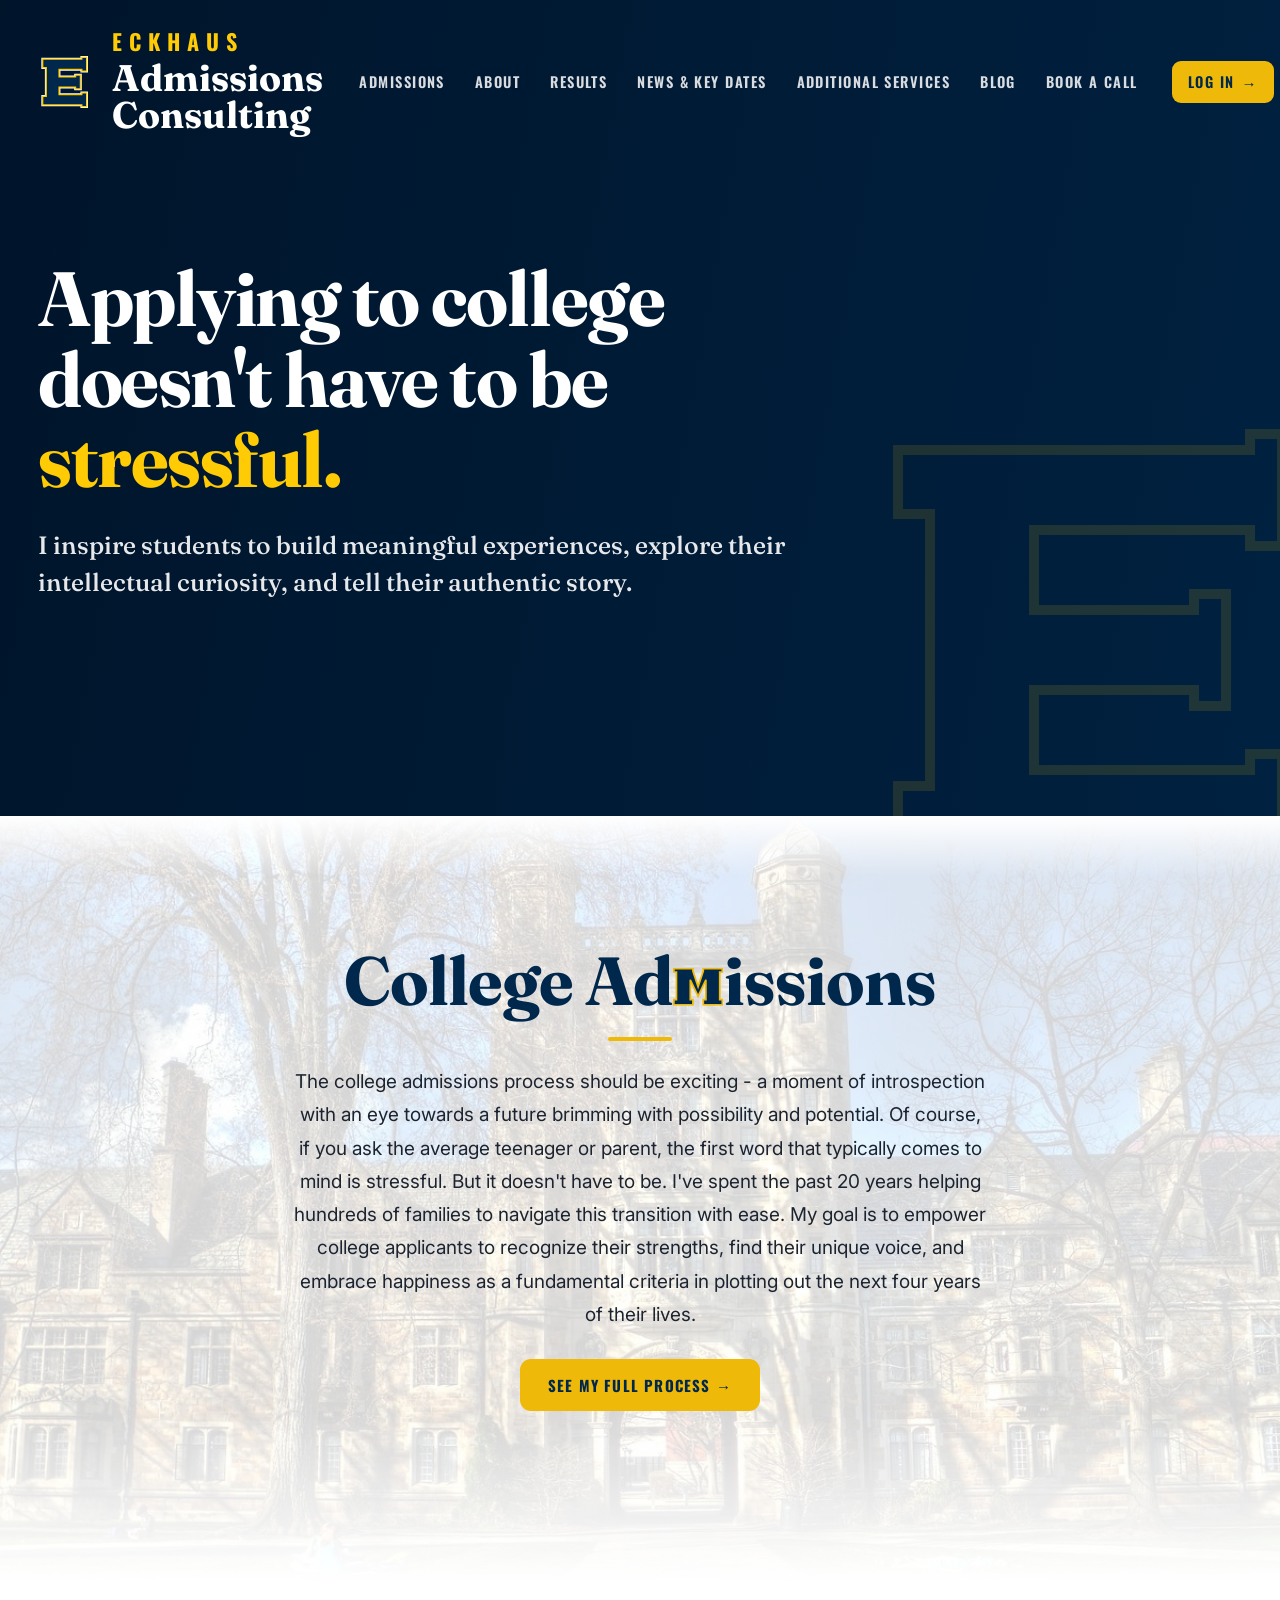
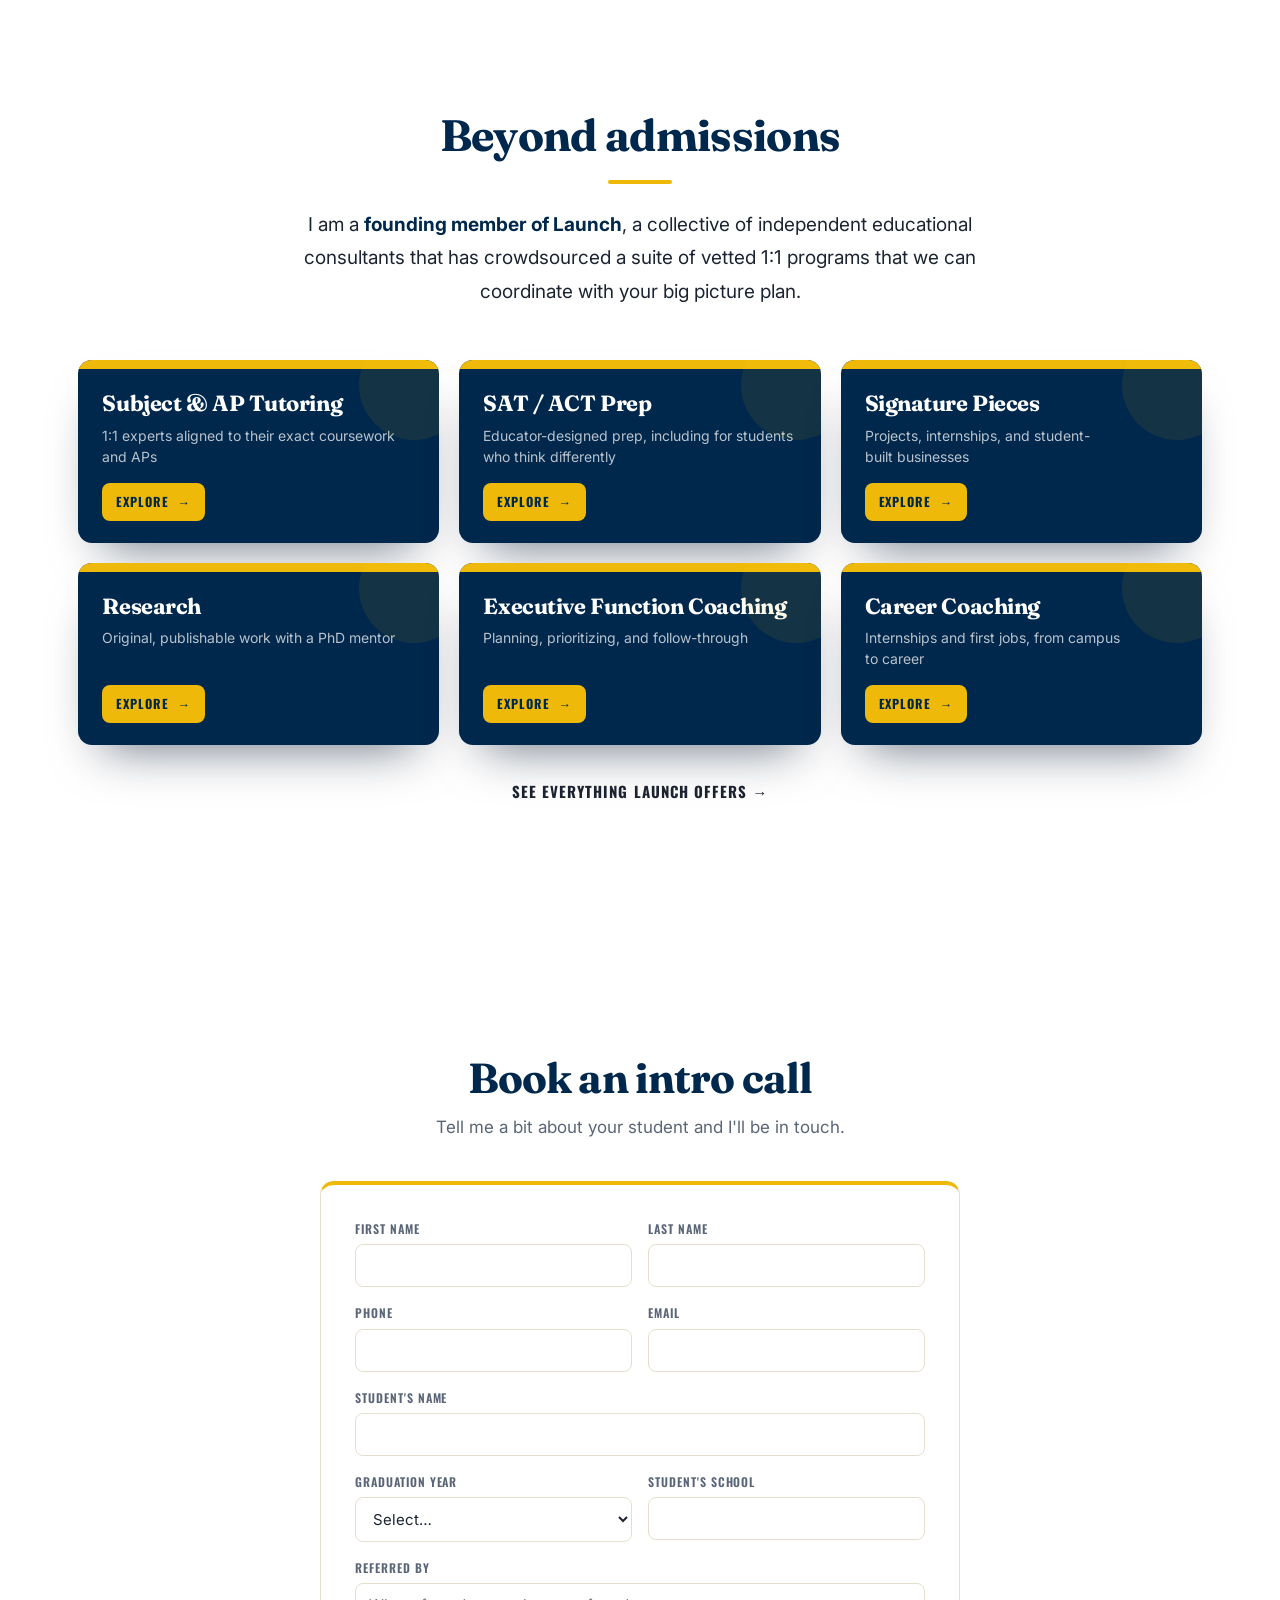
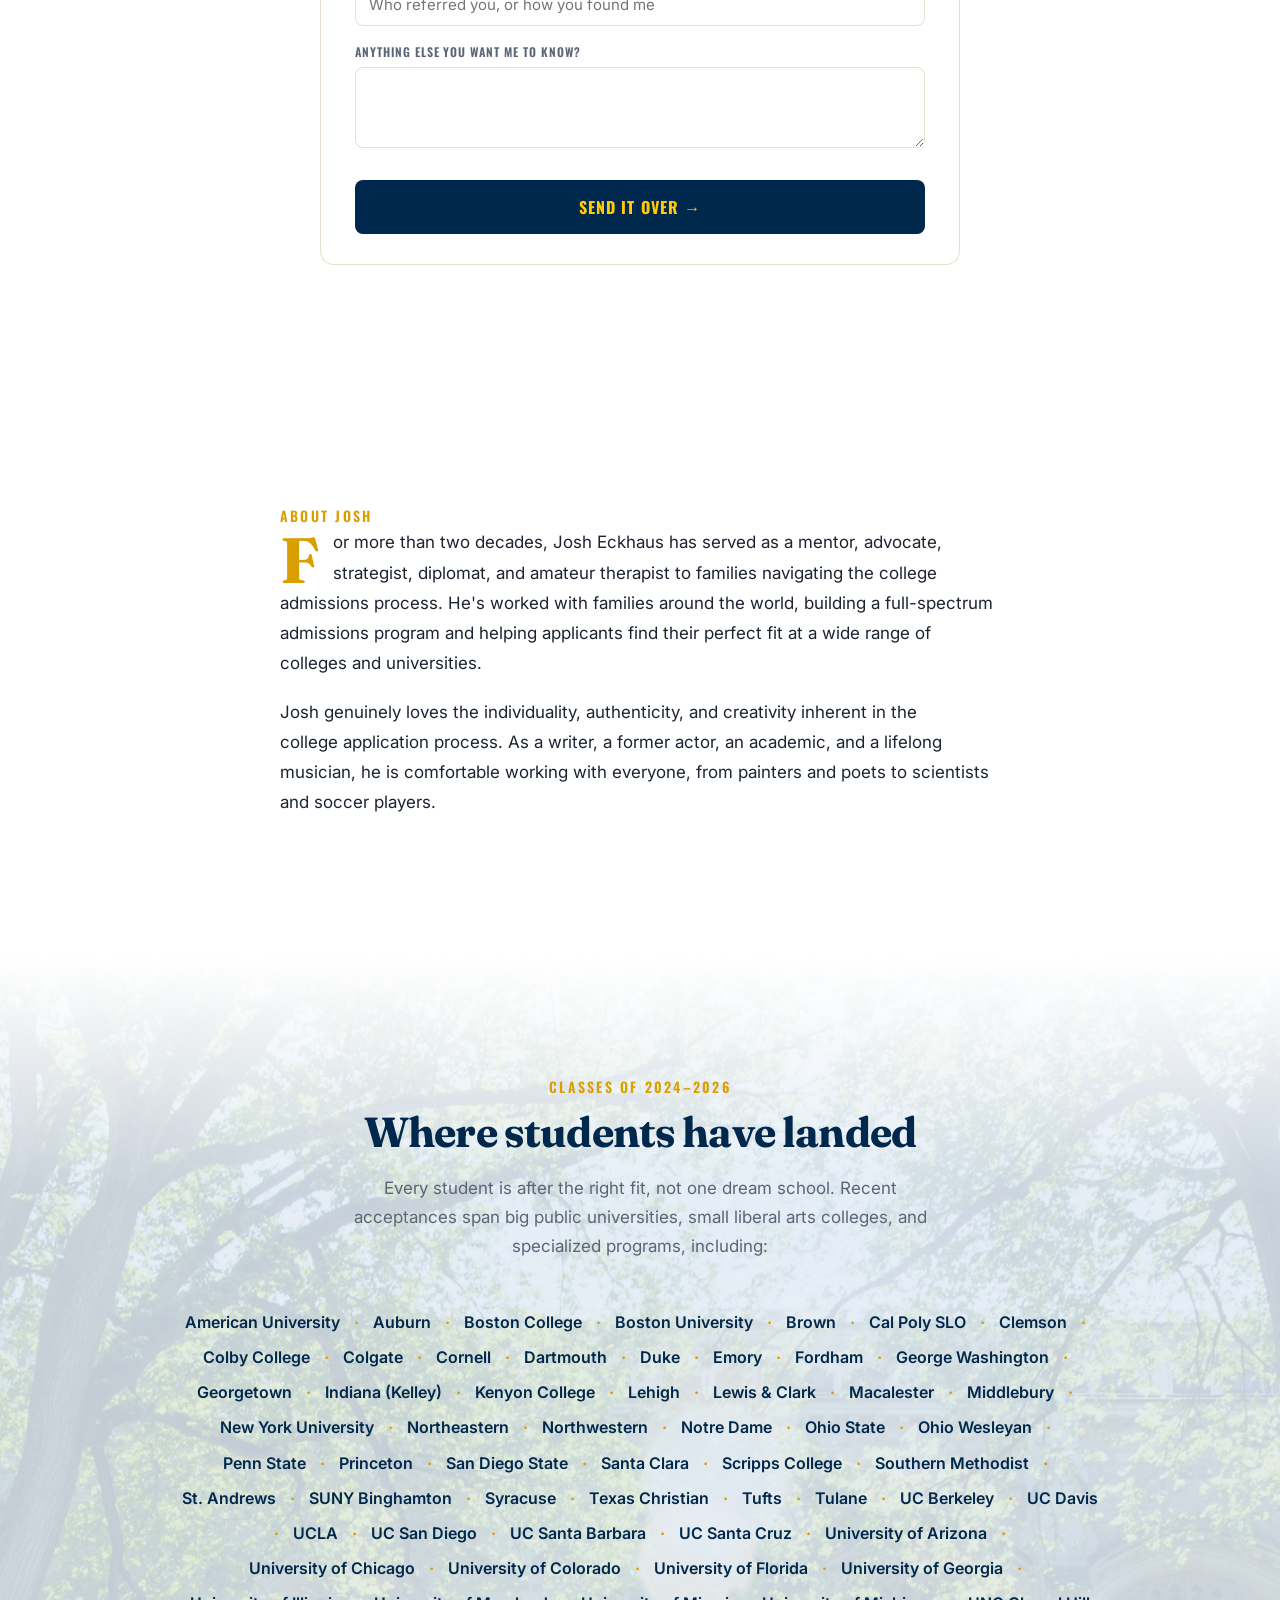
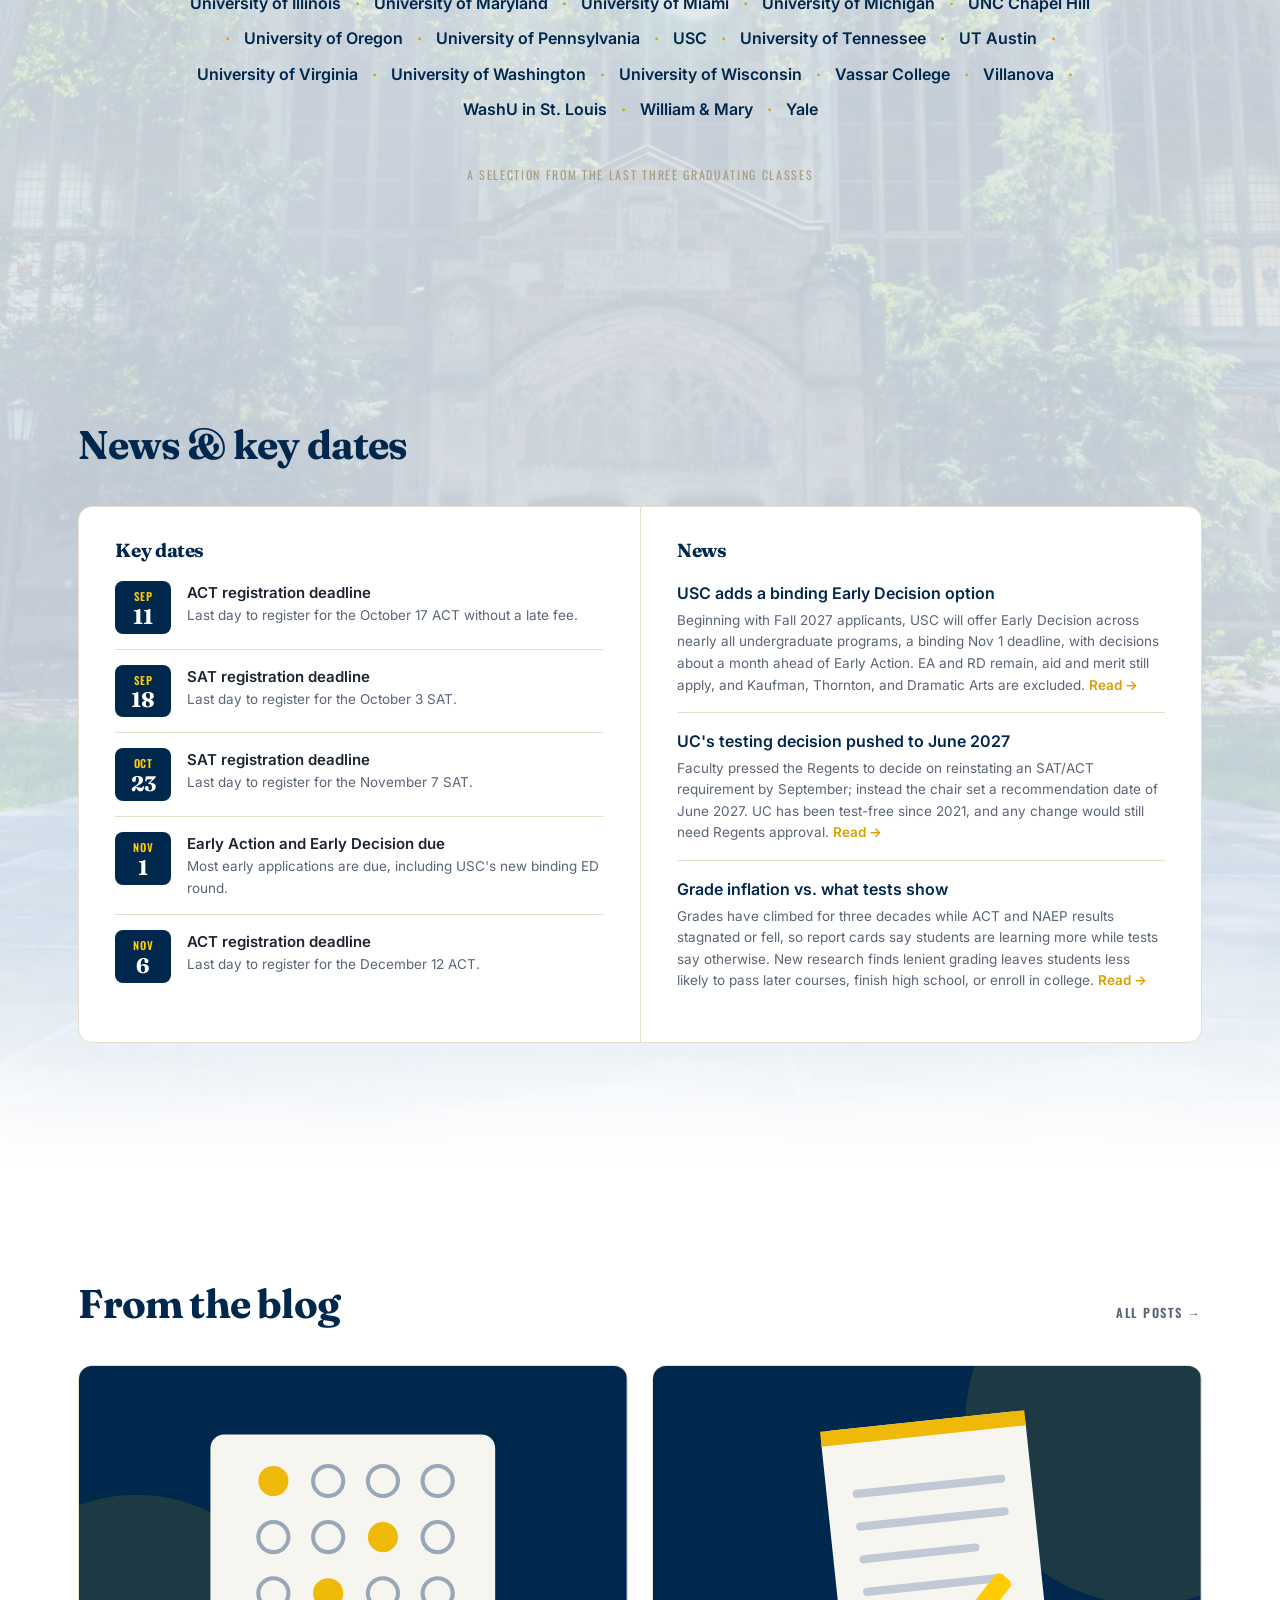
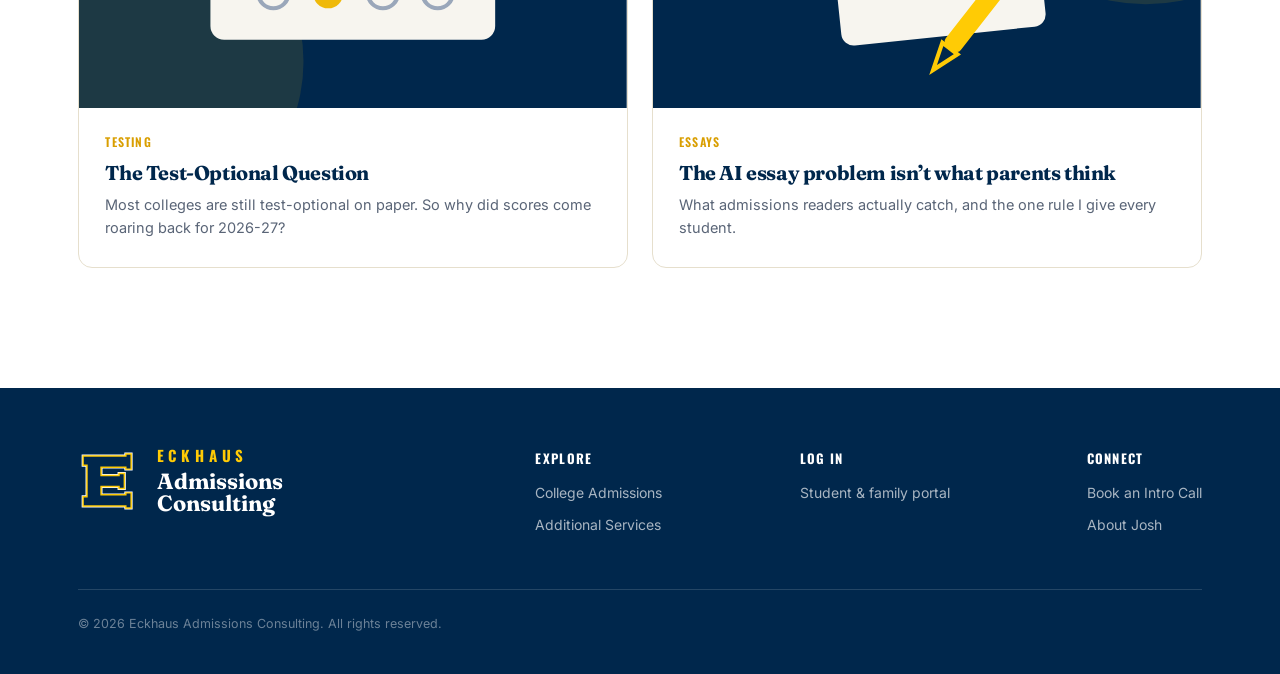
==== commit c5efe7fb: "Homepage footer repair: the unified trio had landed mid-page (anchor collision with a Launch card); " ====
--- a/index.html
+++ b/index.html
@@ -258,9 +258,6 @@
     <a href="/launch/launch-executive-function.html" class="lcard"><h3>Executive Function Coaching</h3><div class="hint">Planning, prioritizing, and follow-through</div><div class="go">Explore <span class="arw">→</span></div></a>
     <a href="/launch/launch-career.html" class="lcard"><h3>Career Coaching</h3><div class="hint">Internships and first jobs, from campus to career</div><div class="go">Explore <span class="arw">→</span></div></a>
   </div>
-    <div class="col"><b>Explore</b><a href="/college-admissions.html">College Admissions</a><a href="/launch/">Additional Services</a></div>
-    <div class="col"><b>Log in</b><a href="https://my.eckhausconsulting.com/">Student &amp; family portal</a></div>
-    <div class="col"><b>Connect</b><a href="/#book">Book an Intro Call</a><a href="/#about">About Josh</a></div>
   <div style="text-align:center;margin-top:34px"><a href="/launch/" style="font-family:var(--varsity);text-transform:uppercase;letter-spacing:.07em;font-weight:700;font-size:15px">See everything Launch offers →</a></div>
 </div></section>
 
@@ -373,6 +370,9 @@
         <span class="lock"><span class="name">ECKHAUS</span><span class="svc">Admissions Consulting</span></span>
       </div></a>
     </div>
+    <div class="col"><b>Explore</b><a href="/college-admissions.html">College Admissions</a><a href="/launch/">Additional Services</a></div>
+    <div class="col"><b>Log in</b><a href="https://my.eckhausconsulting.com/">Student &amp; family portal</a></div>
+    <div class="col"><b>Connect</b><a href="/#book">Book an Intro Call</a><a href="/#about">About Josh</a></div>
   </div>
   <div class="fine">© 2026 Eckhaus Admissions Consulting. All rights reserved.</div>
 </div></footer>
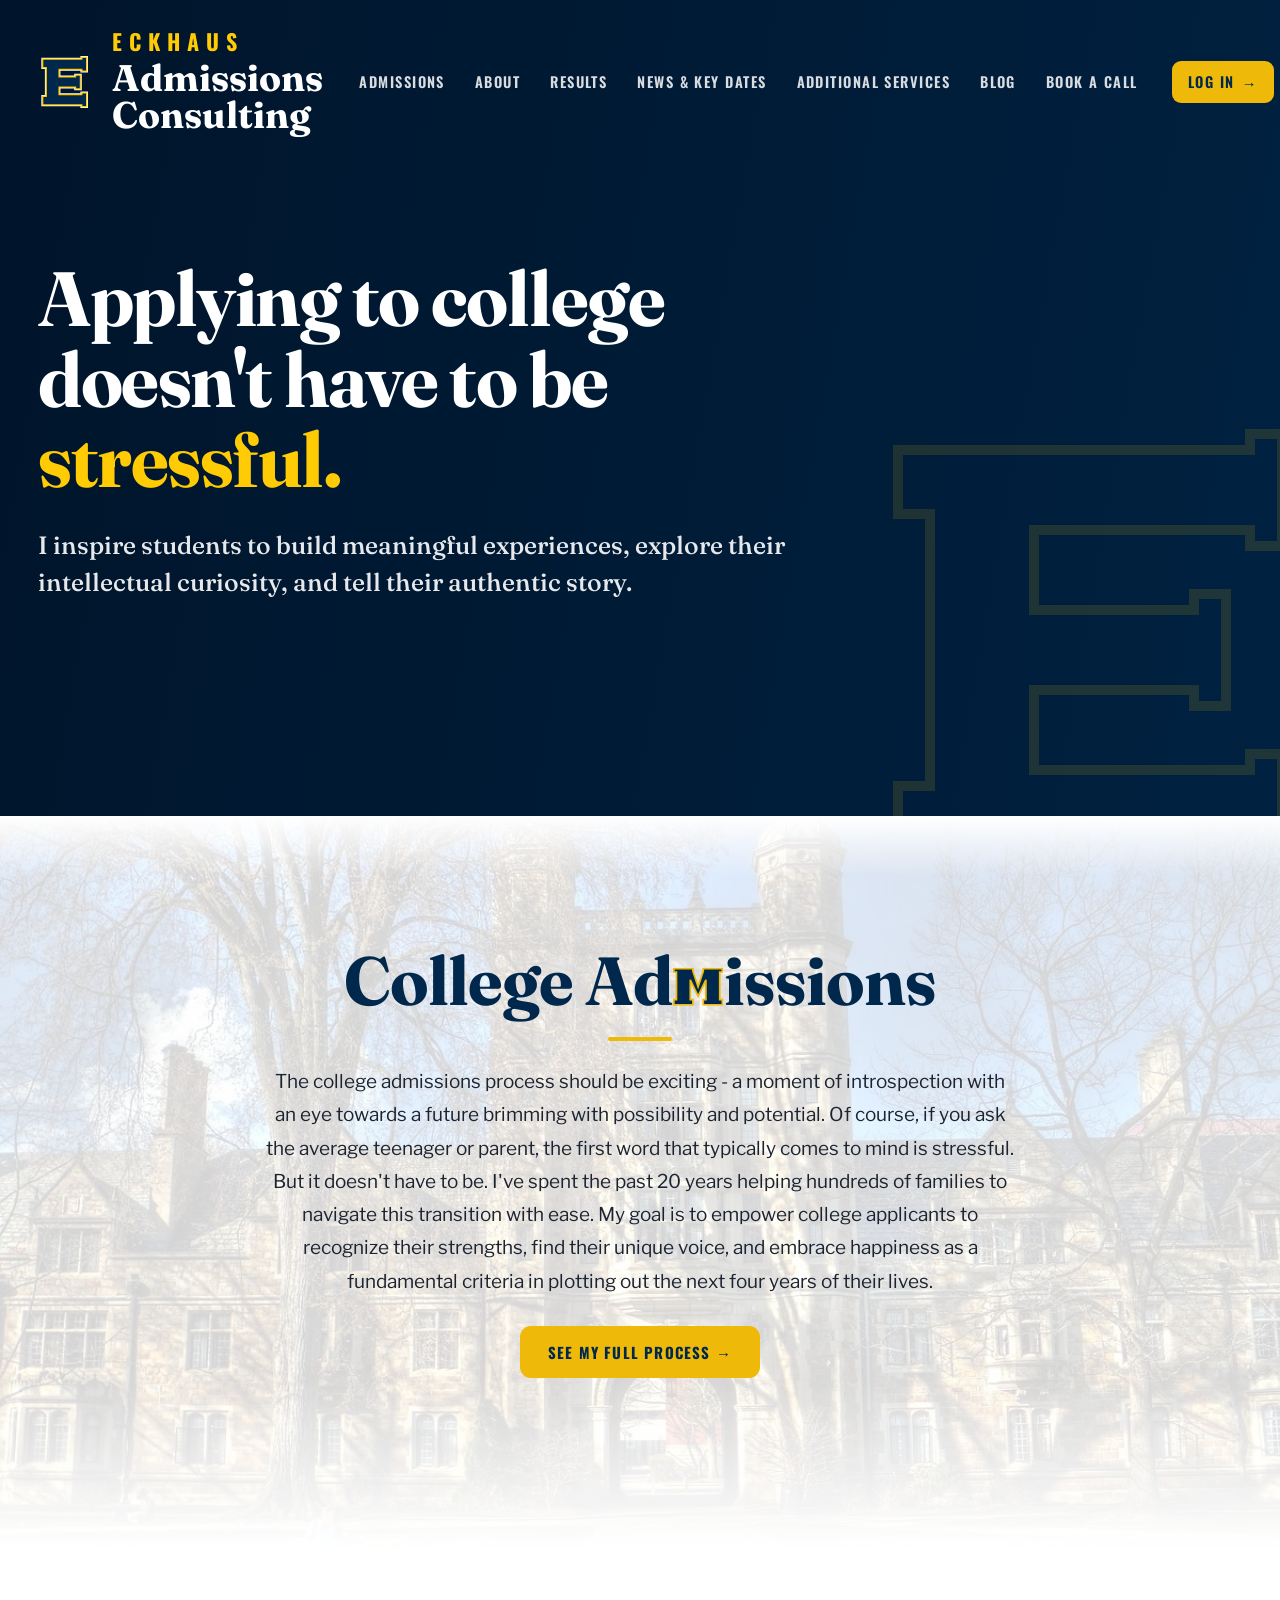
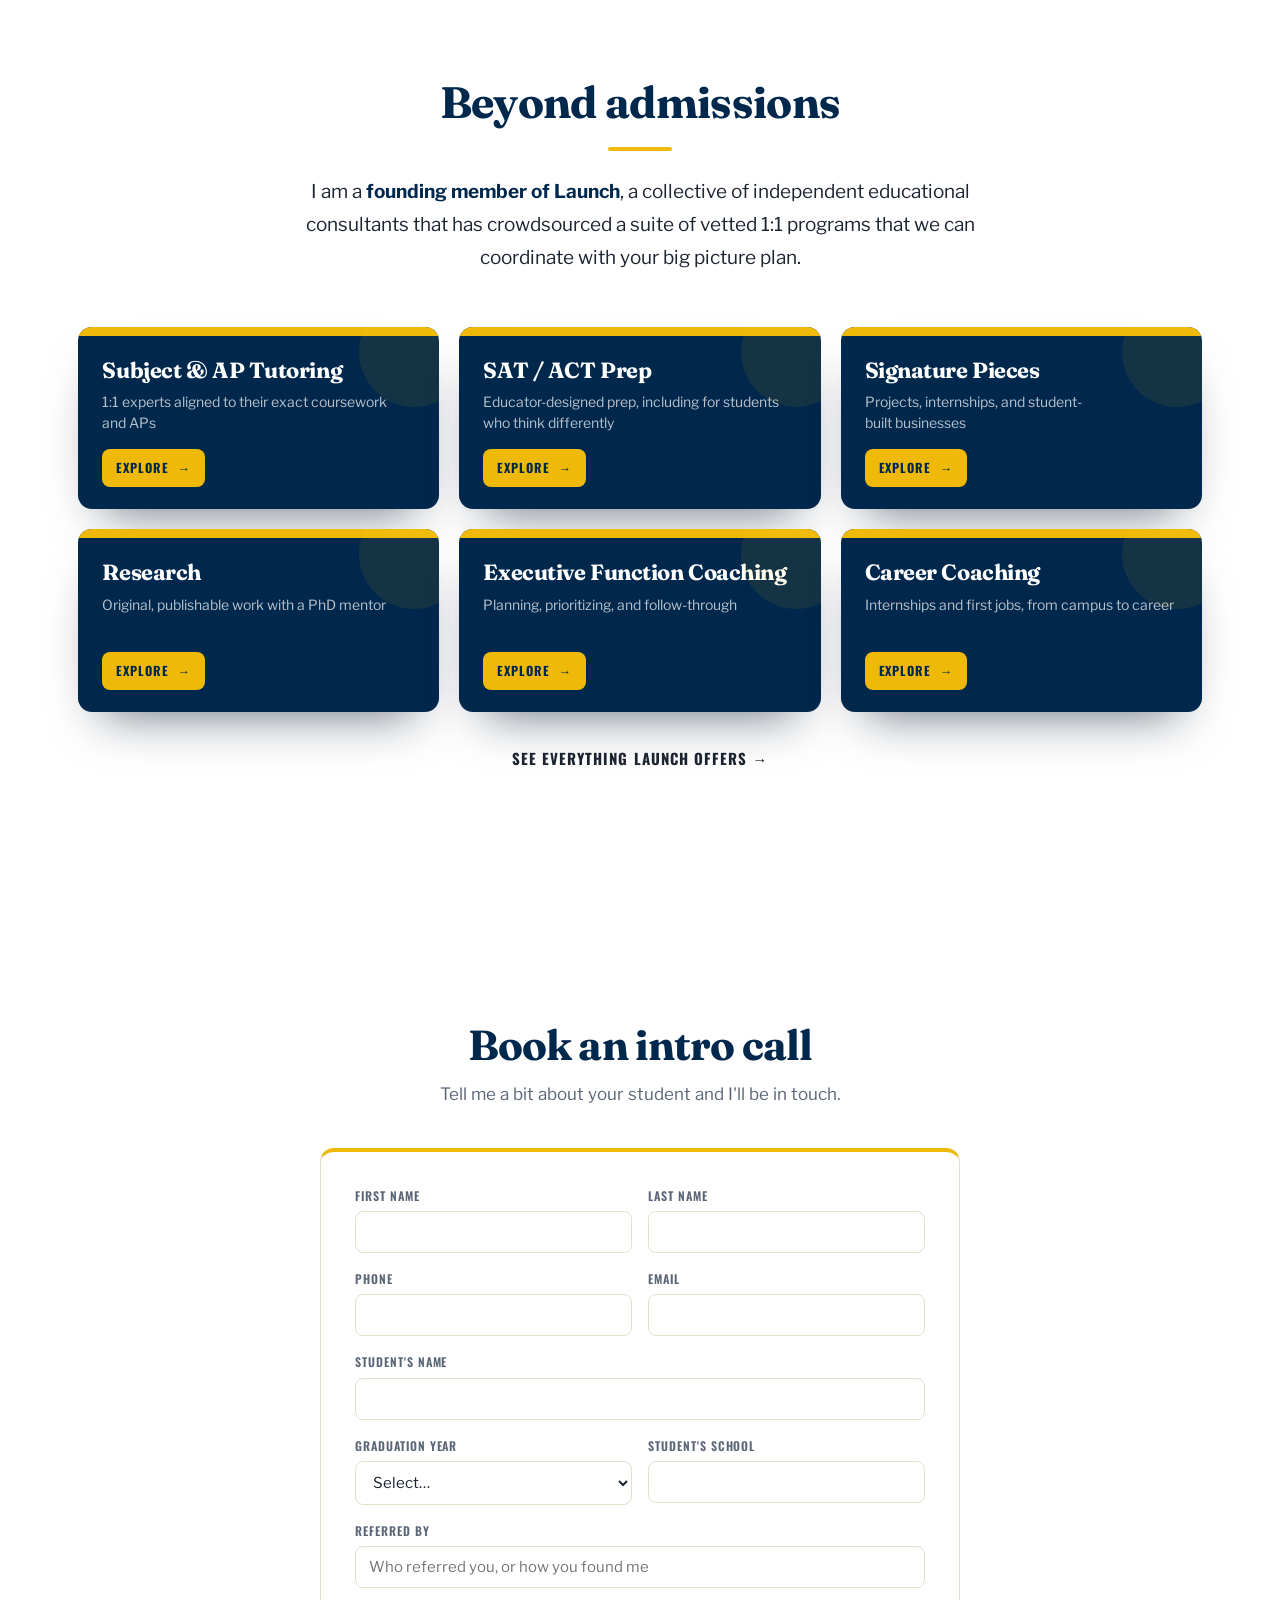
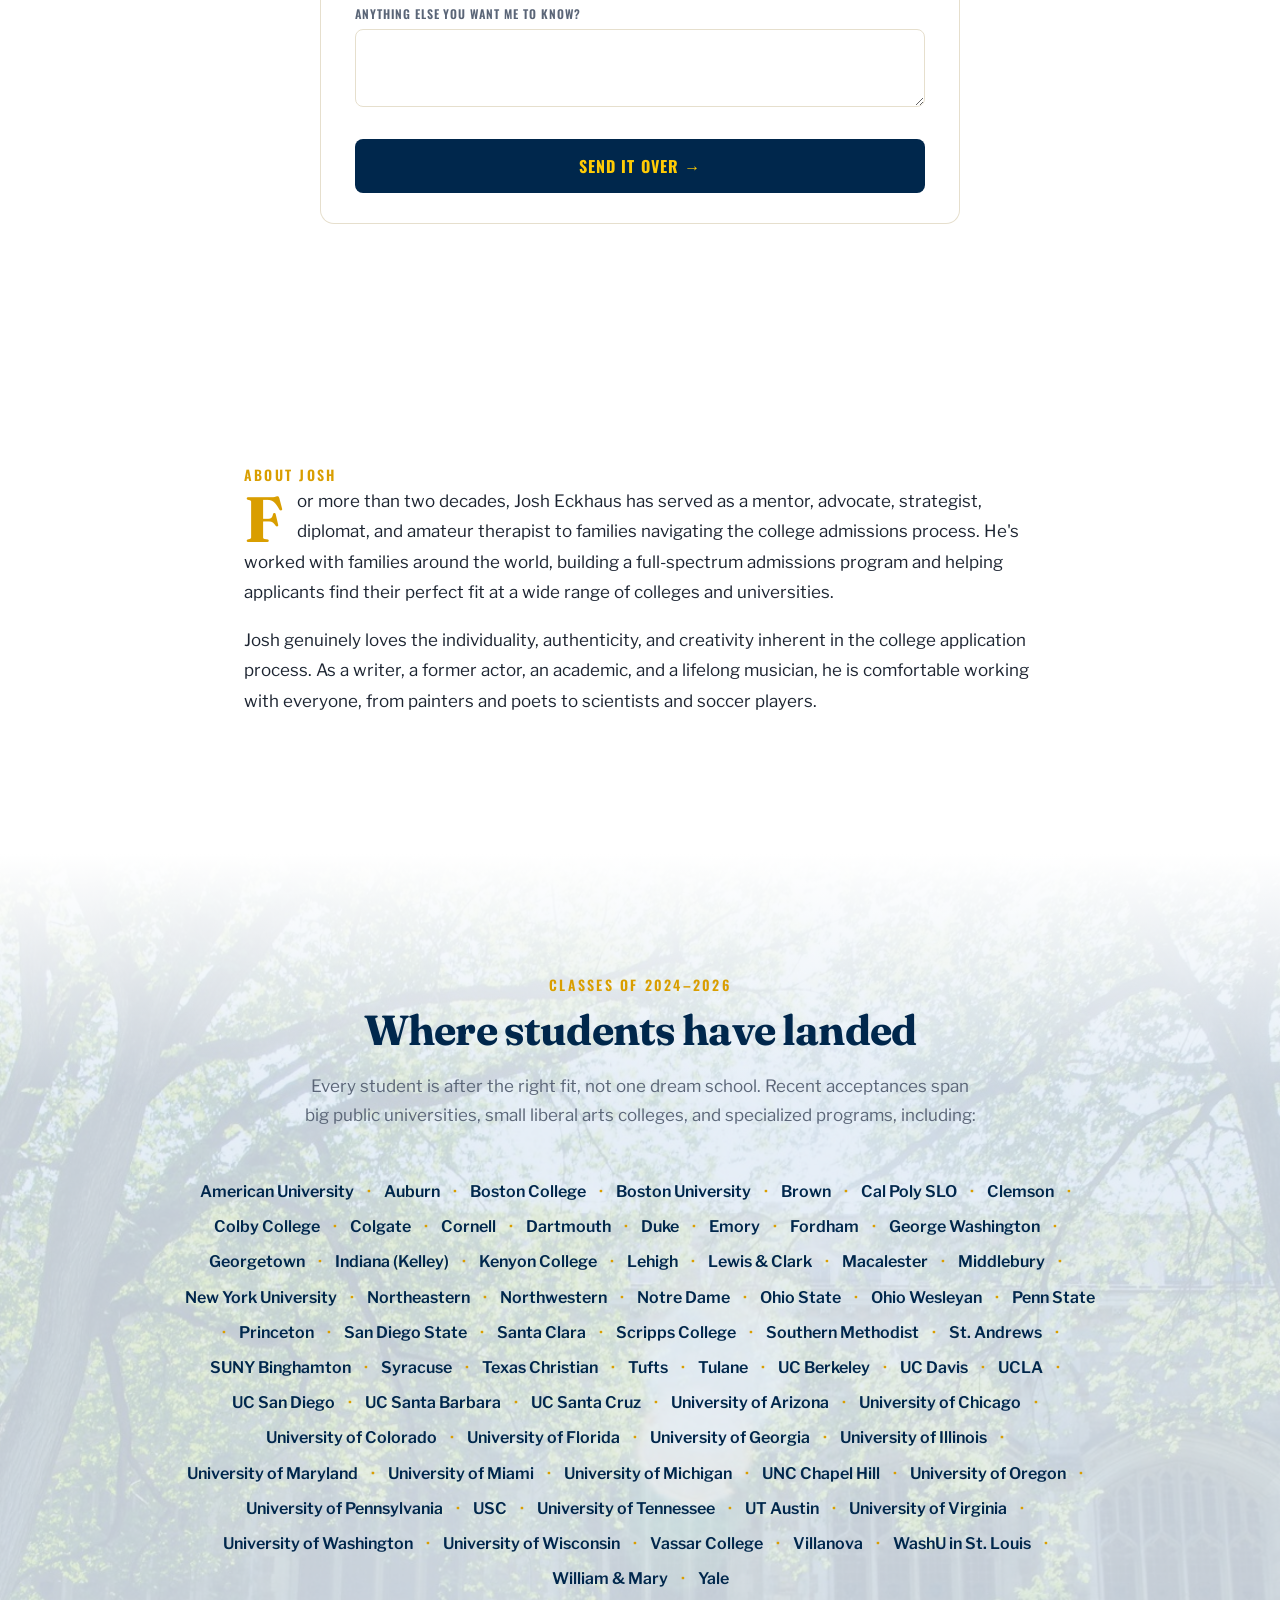
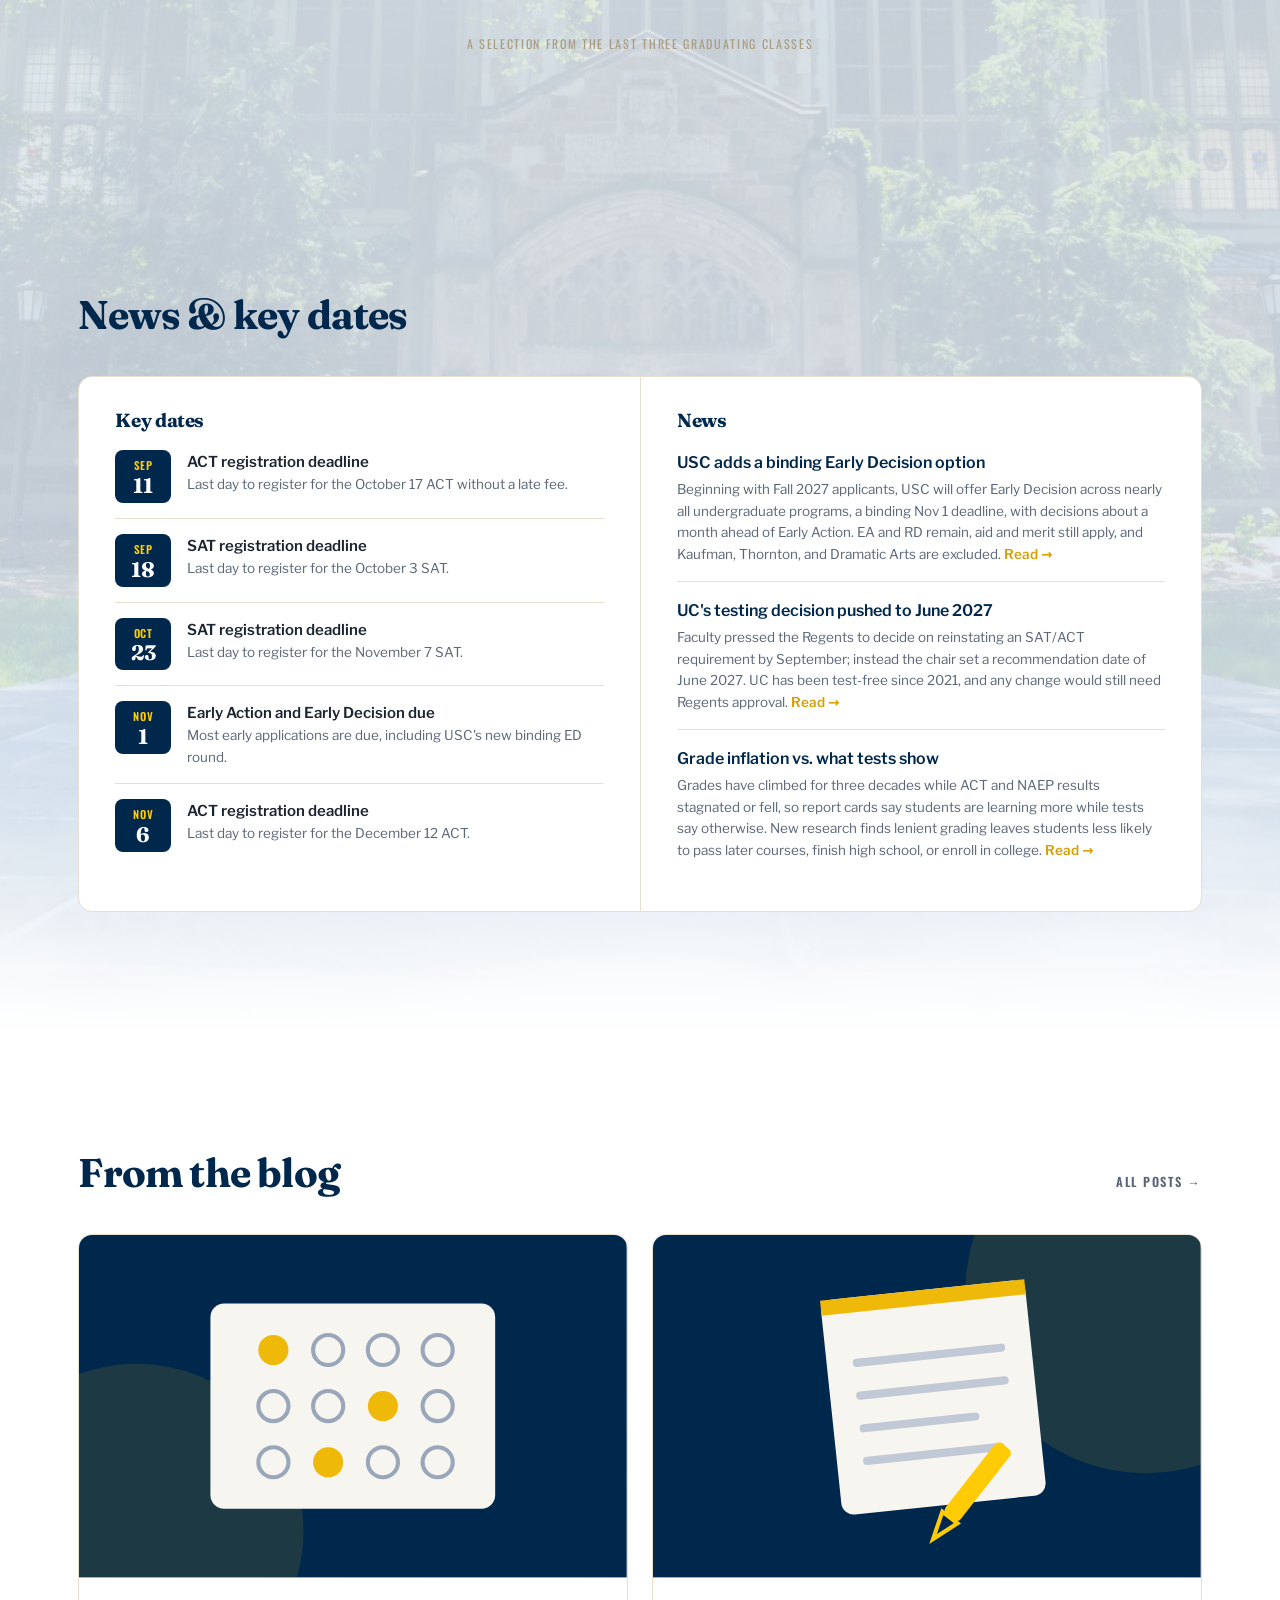
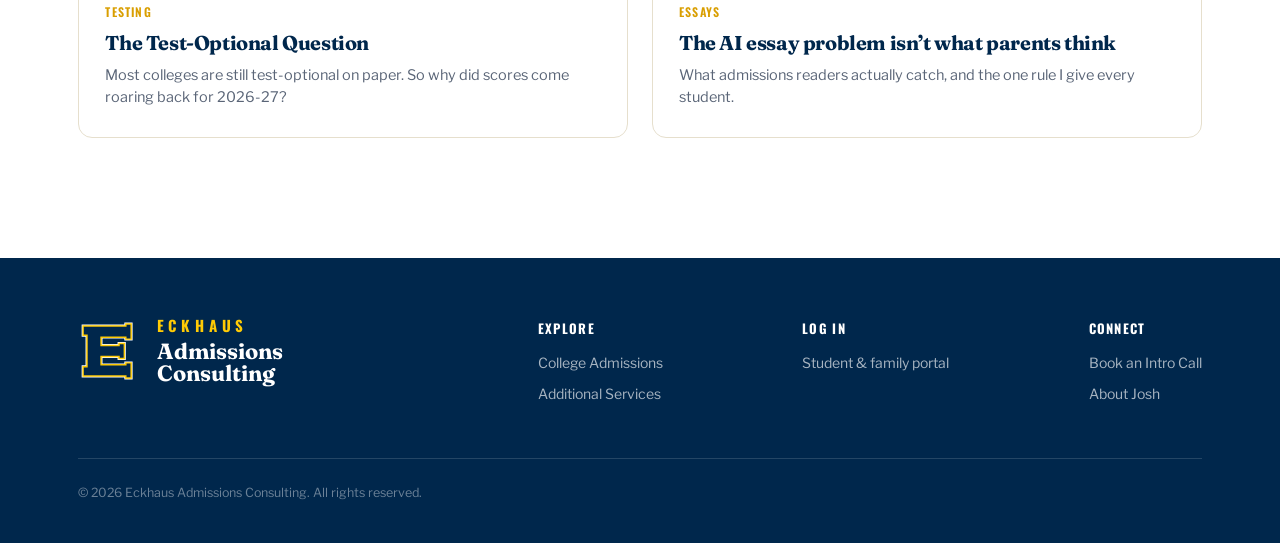
==== commit fad26e8b: "Blog joins the site (Josh: 'looks nothing like the rest') The blog was a time capsule: Inter body fo" ====
--- a/index.html
+++ b/index.html
@@ -6,13 +6,13 @@
 <title>Eckhaus Admissions Consulting</title>
 <link rel="preconnect" href="https://fonts.googleapis.com">
 <link rel="preconnect" href="https://fonts.gstatic.com" crossorigin>
-<link href="https://fonts.googleapis.com/css2?family=Fraunces:opsz,wght@9..144,500;9..144,600;9..144,700&family=Inter:wght@400;500;600;700&family=Oswald:wght@500;600;700&display=swap" rel="stylesheet">
+<link href="https://fonts.googleapis.com/css2?family=Fraunces:opsz,wght@9..144,500;9..144,600;9..144,700&family=Libre+Franklin:wght@400;500;600;700&family=Oswald:wght@500;600;700&display=swap" rel="stylesheet">
 <style>
   :root{
     --blue:#00274c; --blue-2:#001a33; --blue-soft:#0b3a6b;
     --maize:#ffcb05; --maize-fill:#efb90a; --maize-2:#f6c633; --maize-deep:#d99e00;
     --ink:#1c2431; --slate:#5a6577; --paper:#fbf8f0; --cream:#f4efe1; --line:#e6dfcd; --white:#fff;
-    --serif:'Fraunces',Georgia,serif; --sans:'Inter',system-ui,sans-serif; --varsity:'Oswald',sans-serif;
+    --serif:'Fraunces',Georgia,serif; --sans:'Libre Franklin',system-ui,sans-serif; --varsity:'Oswald',sans-serif;
   }
   *{box-sizing:border-box;margin:0;padding:0}
   html{scroll-behavior:smooth}
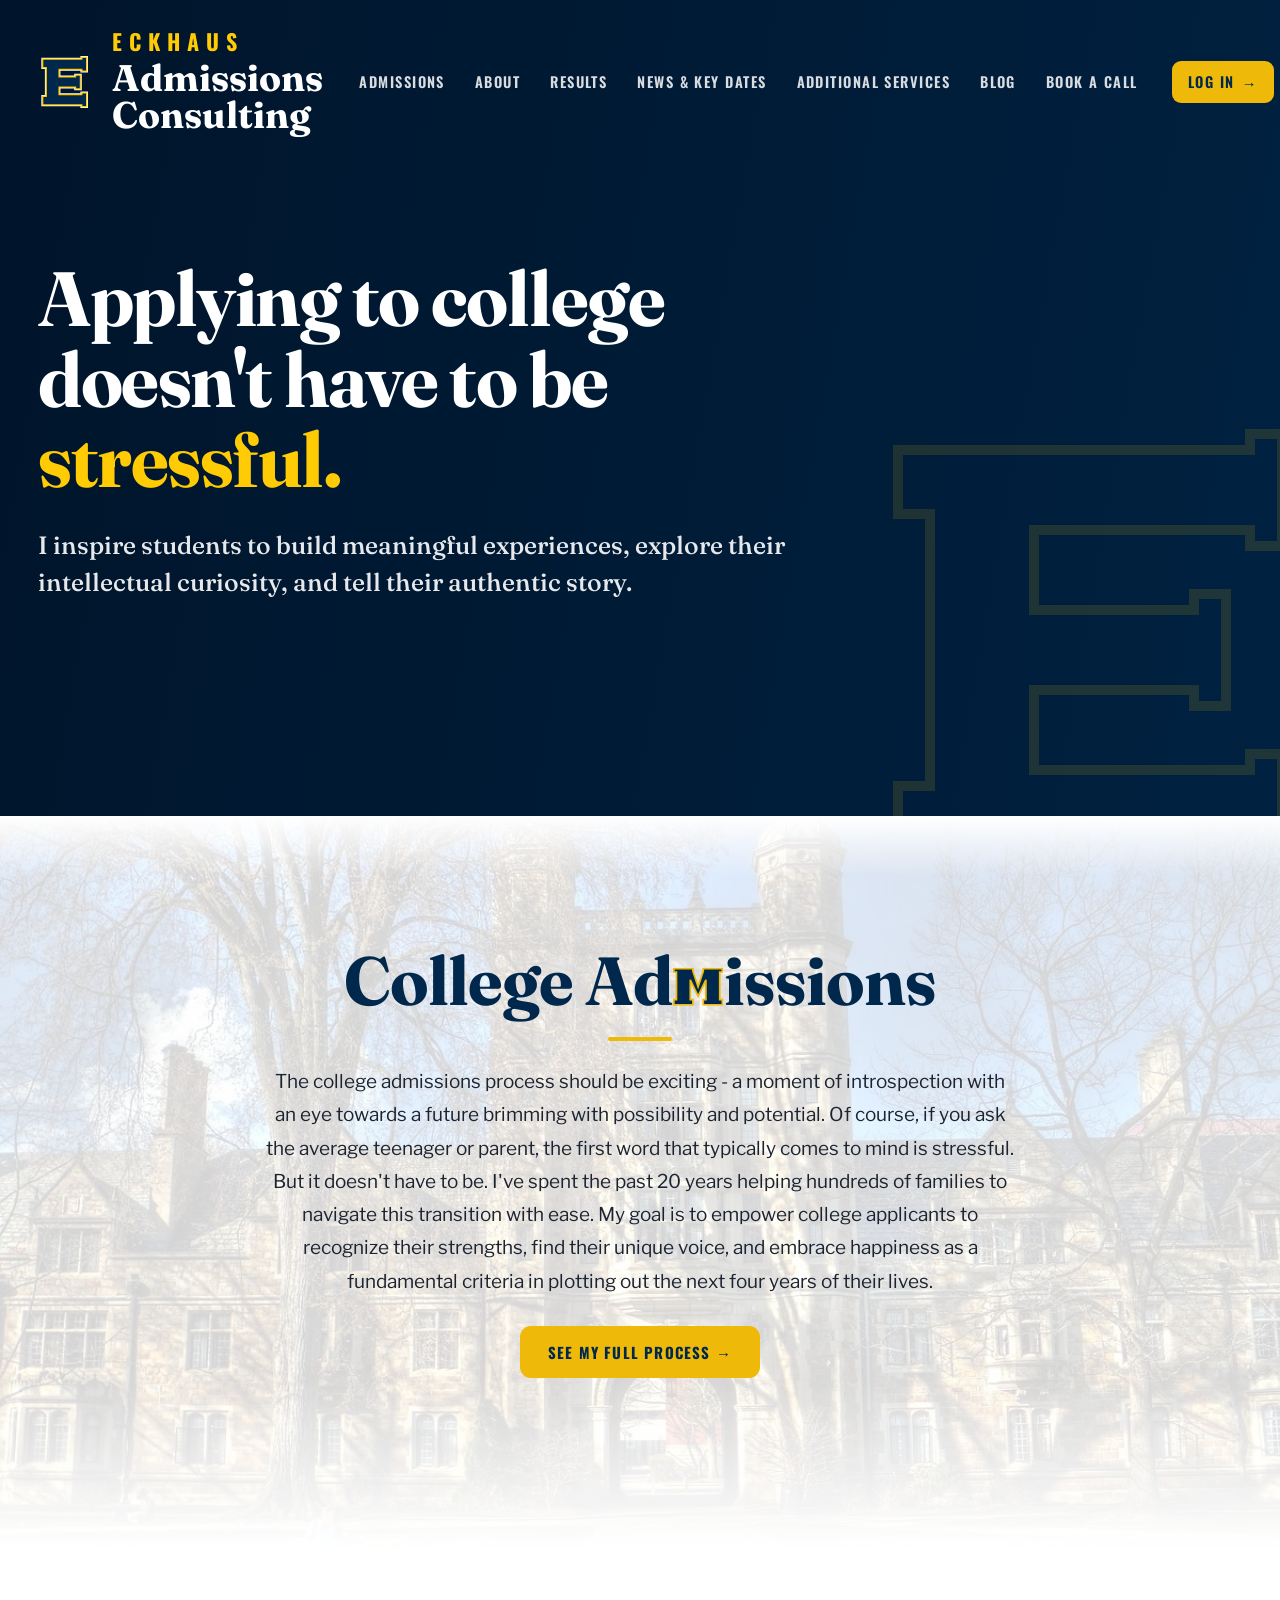
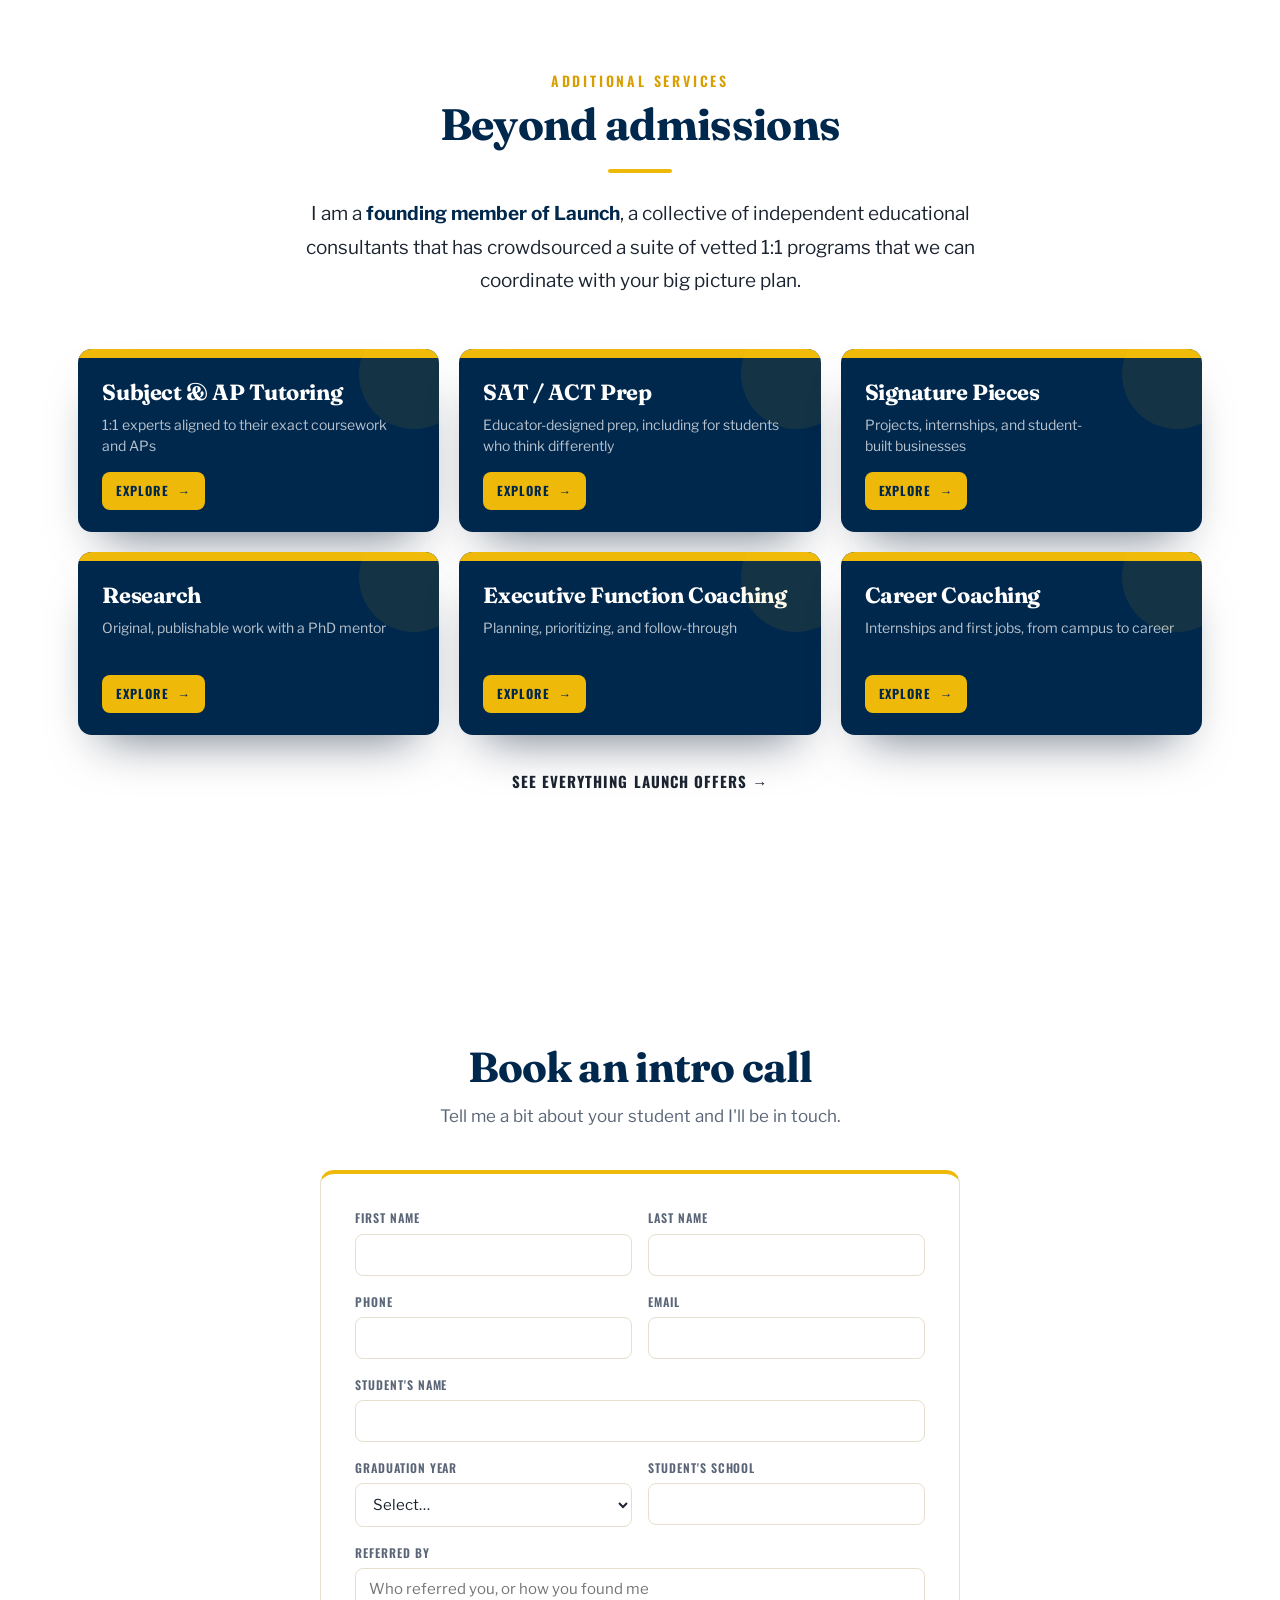
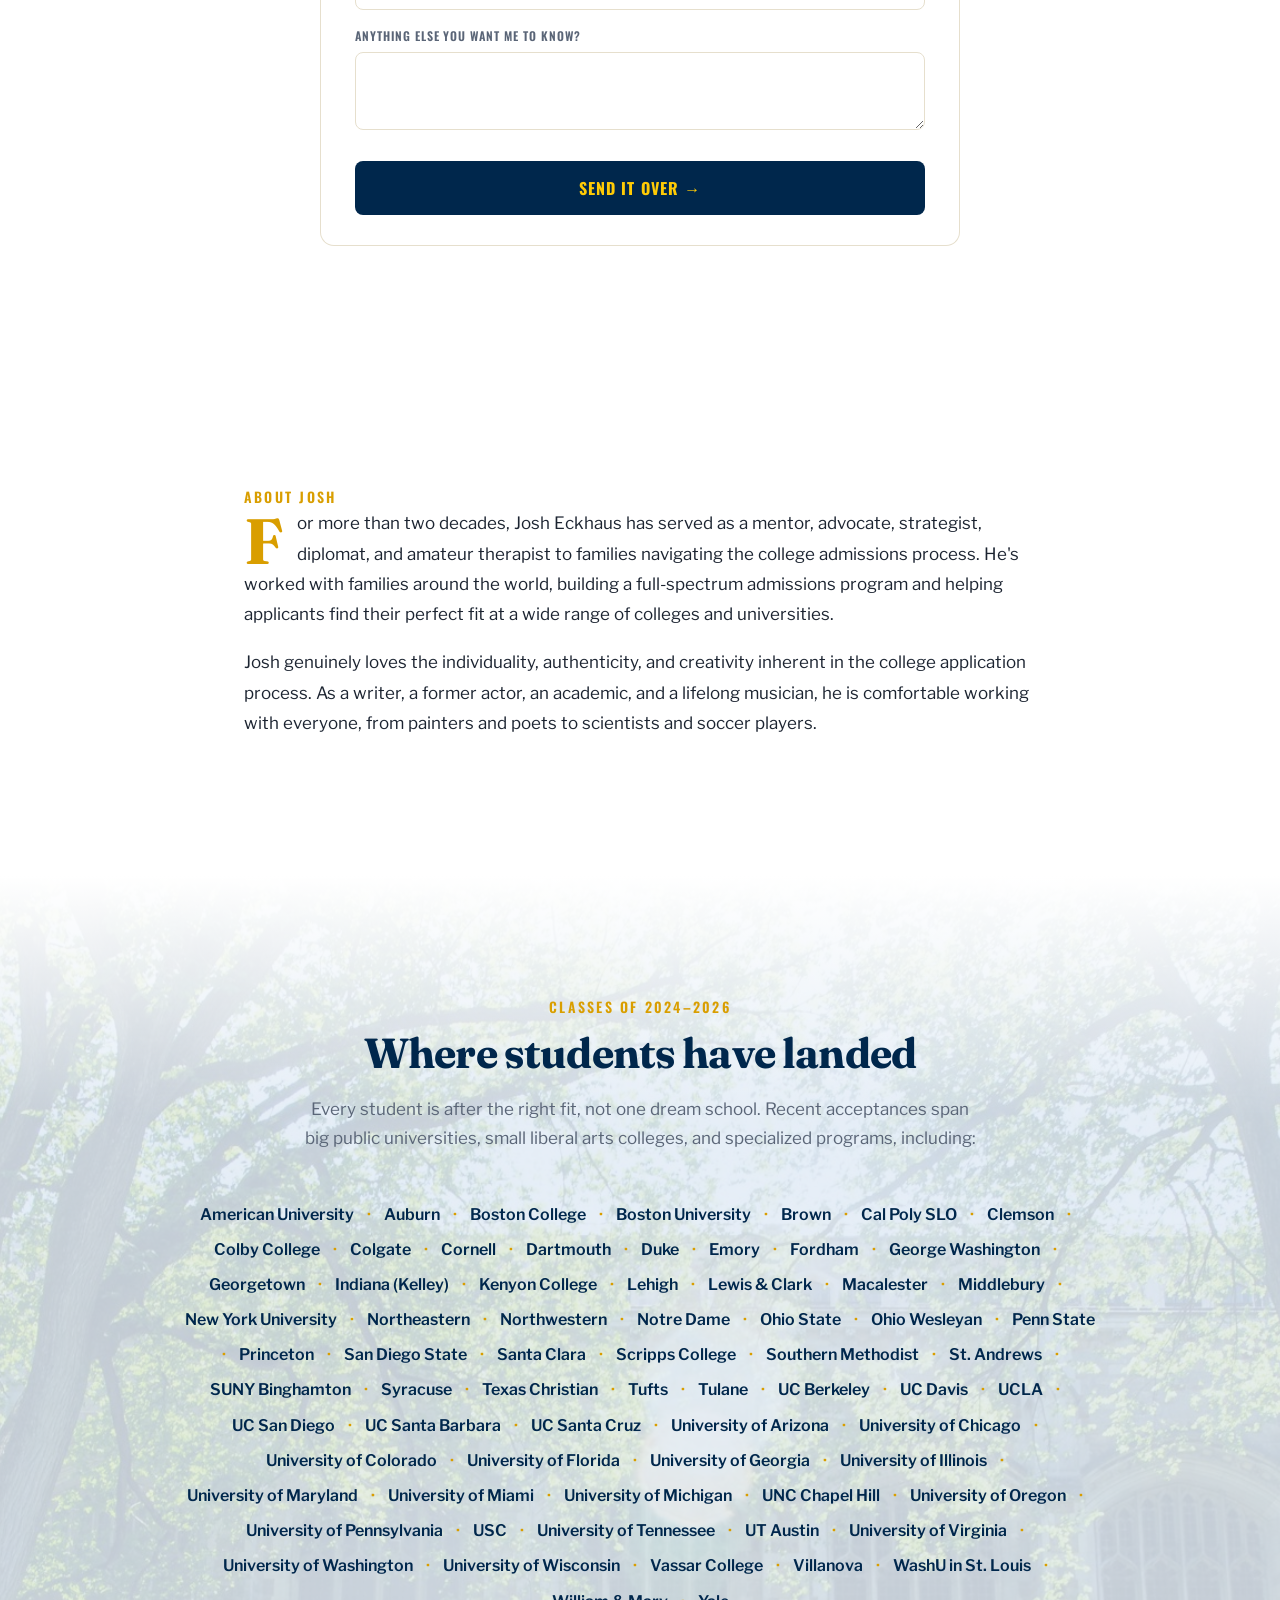
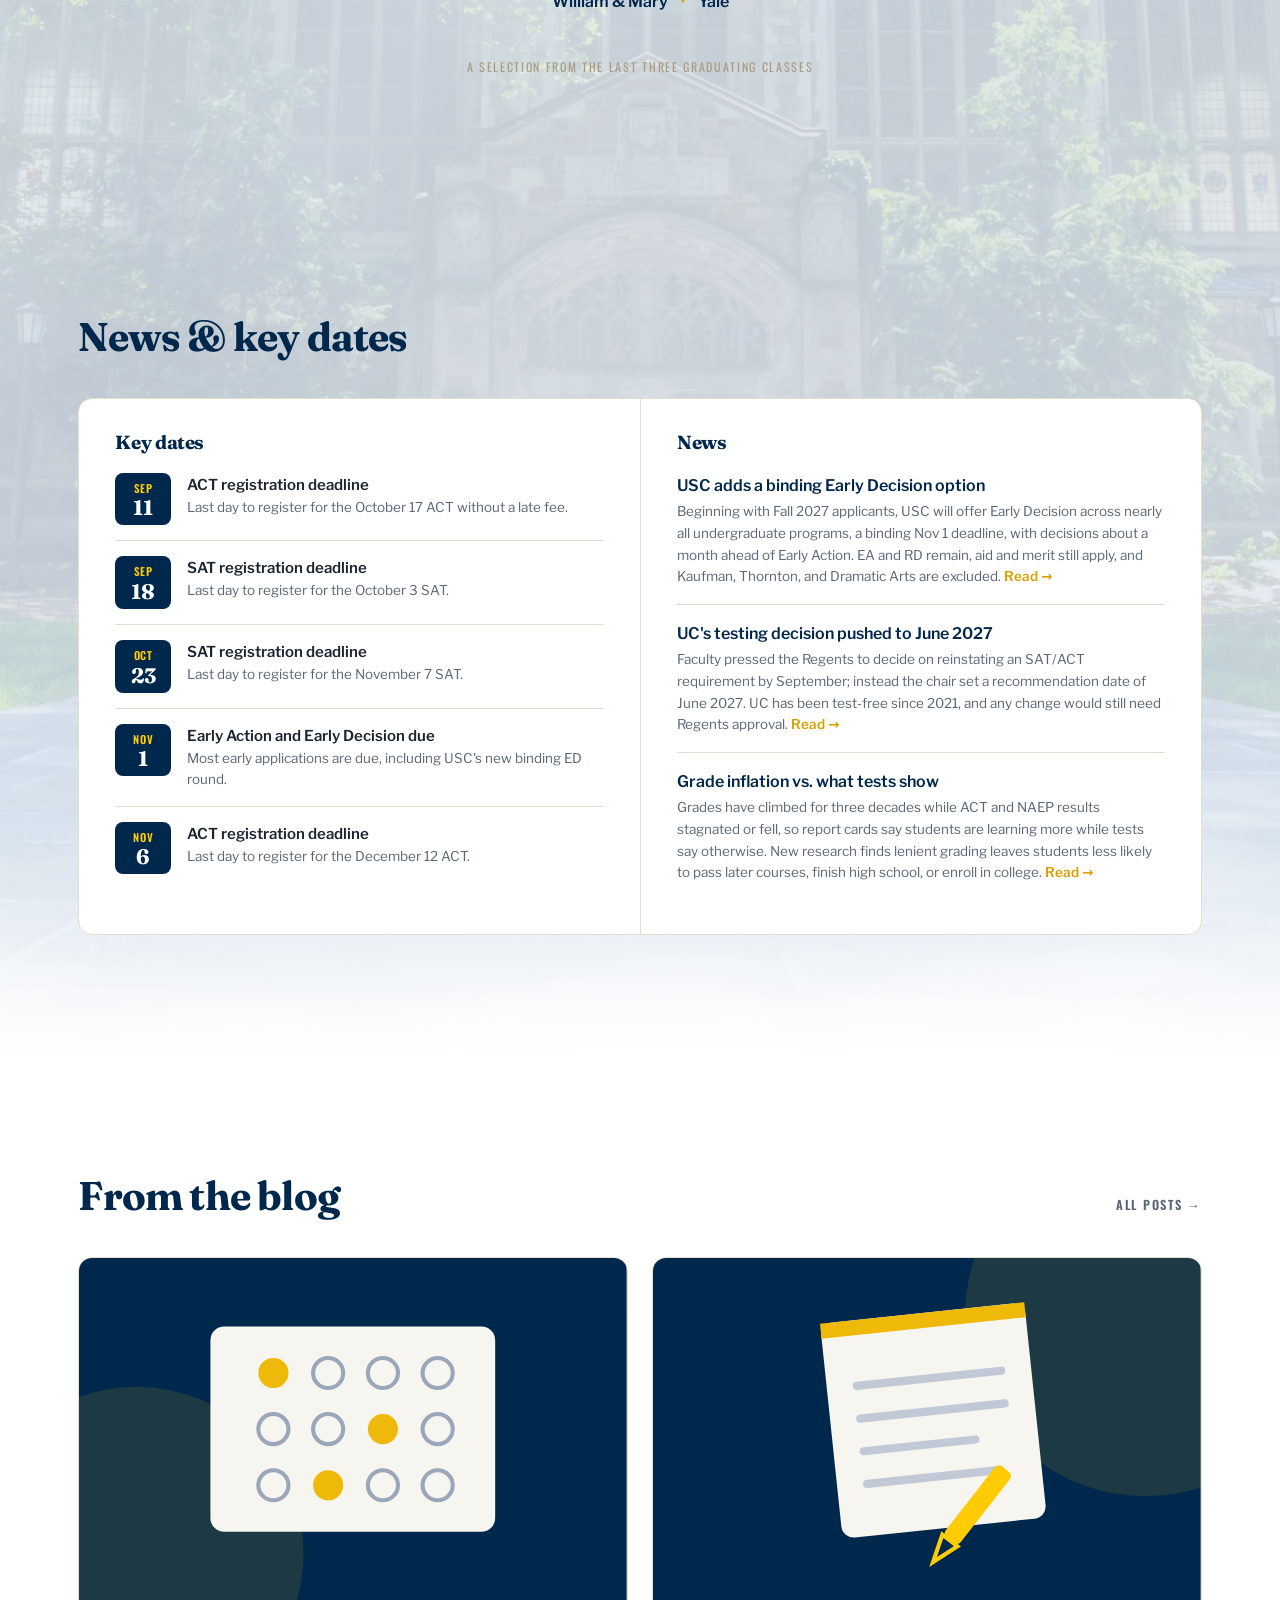
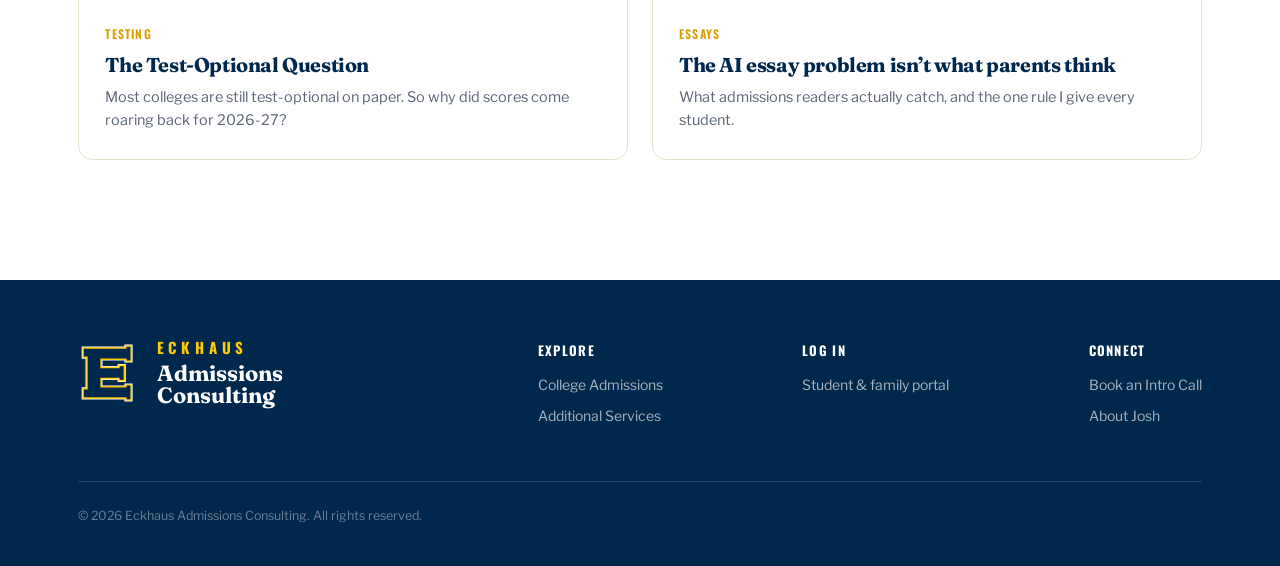
==== commit be0786a2: "Homepage: Additional Services eyebrow over the Beyond admissions headline (nav scent + voice)" ====
--- a/index.html
+++ b/index.html
@@ -247,6 +247,7 @@
 
 <section class="pad" id="launch"><div class="wrap">
   <div class="launch-head">
+    <div class="eyebrow">Additional Services</div>
     <h2>Beyond admissions</h2>
     <p>I am a <b>founding member of Launch</b>, a collective of independent educational consultants that has crowdsourced a suite of vetted 1:1 programs that we can coordinate with your big picture plan.</p>
   </div>
